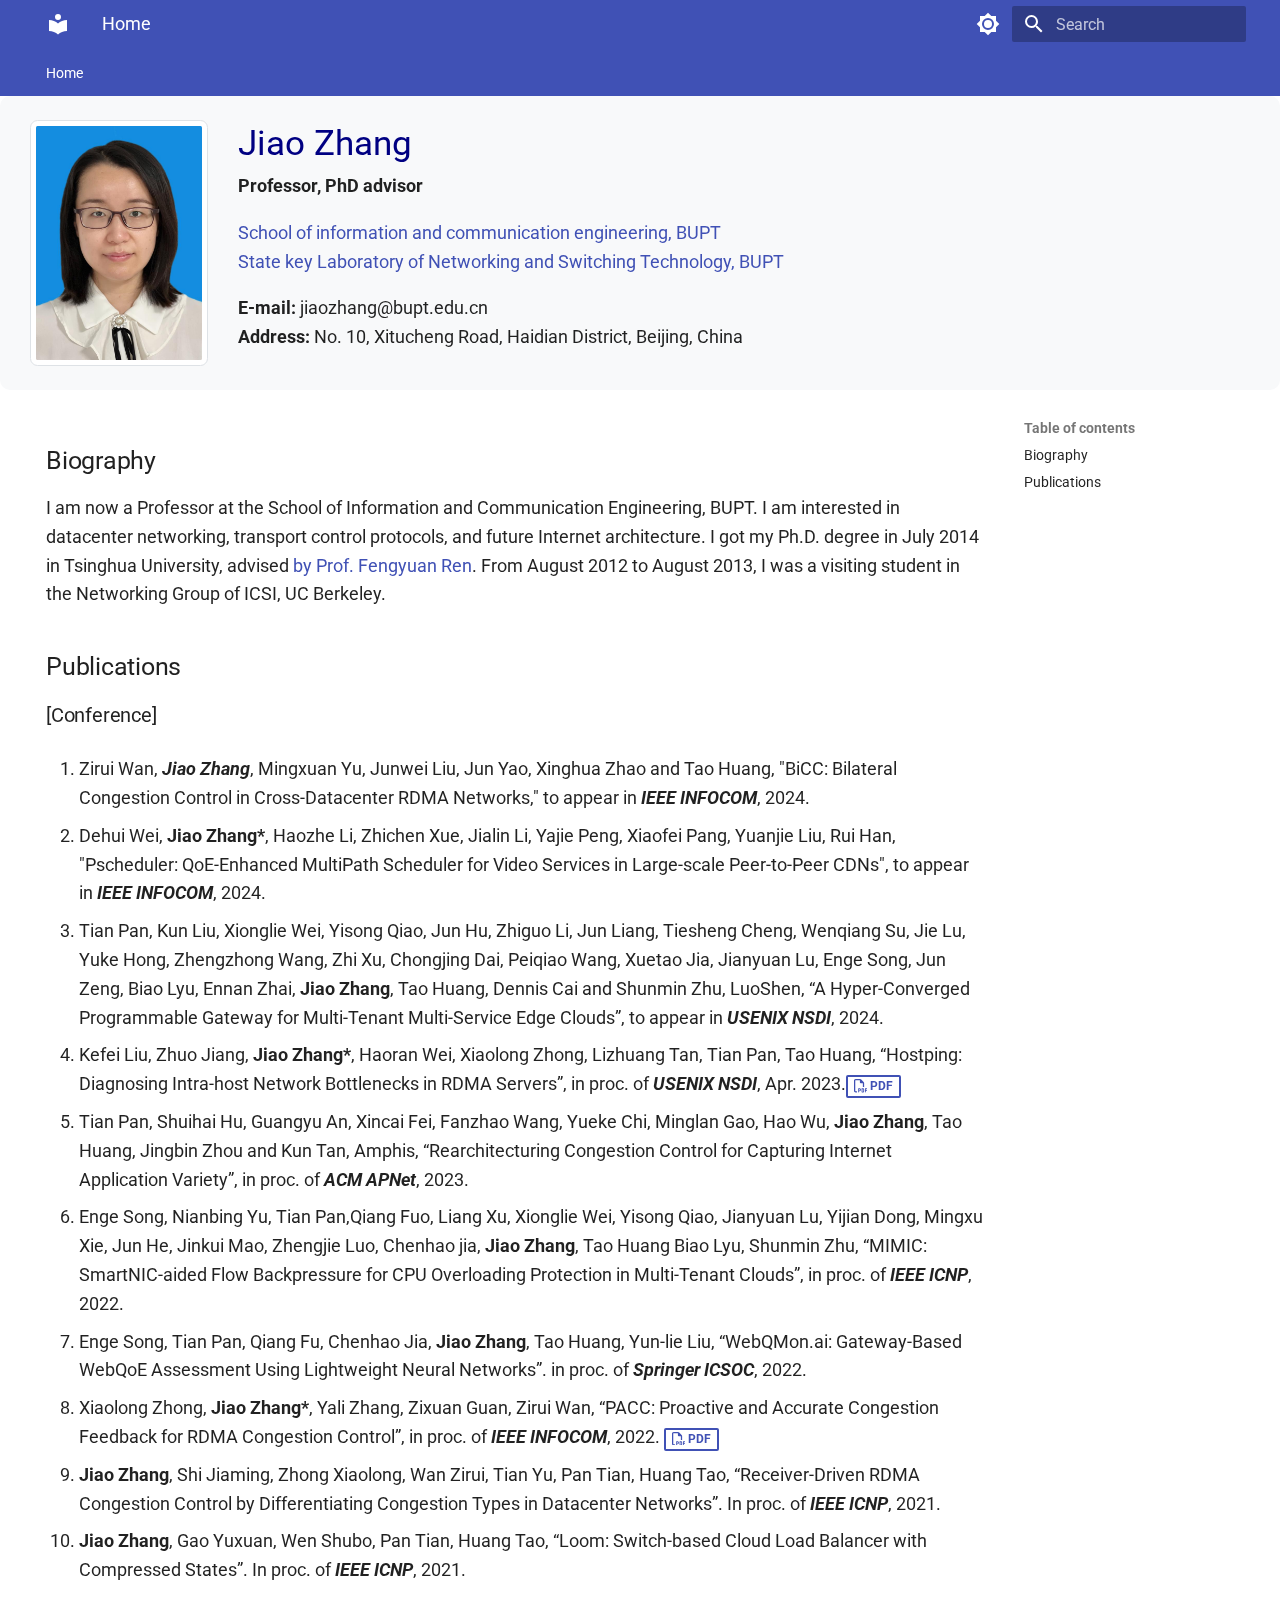
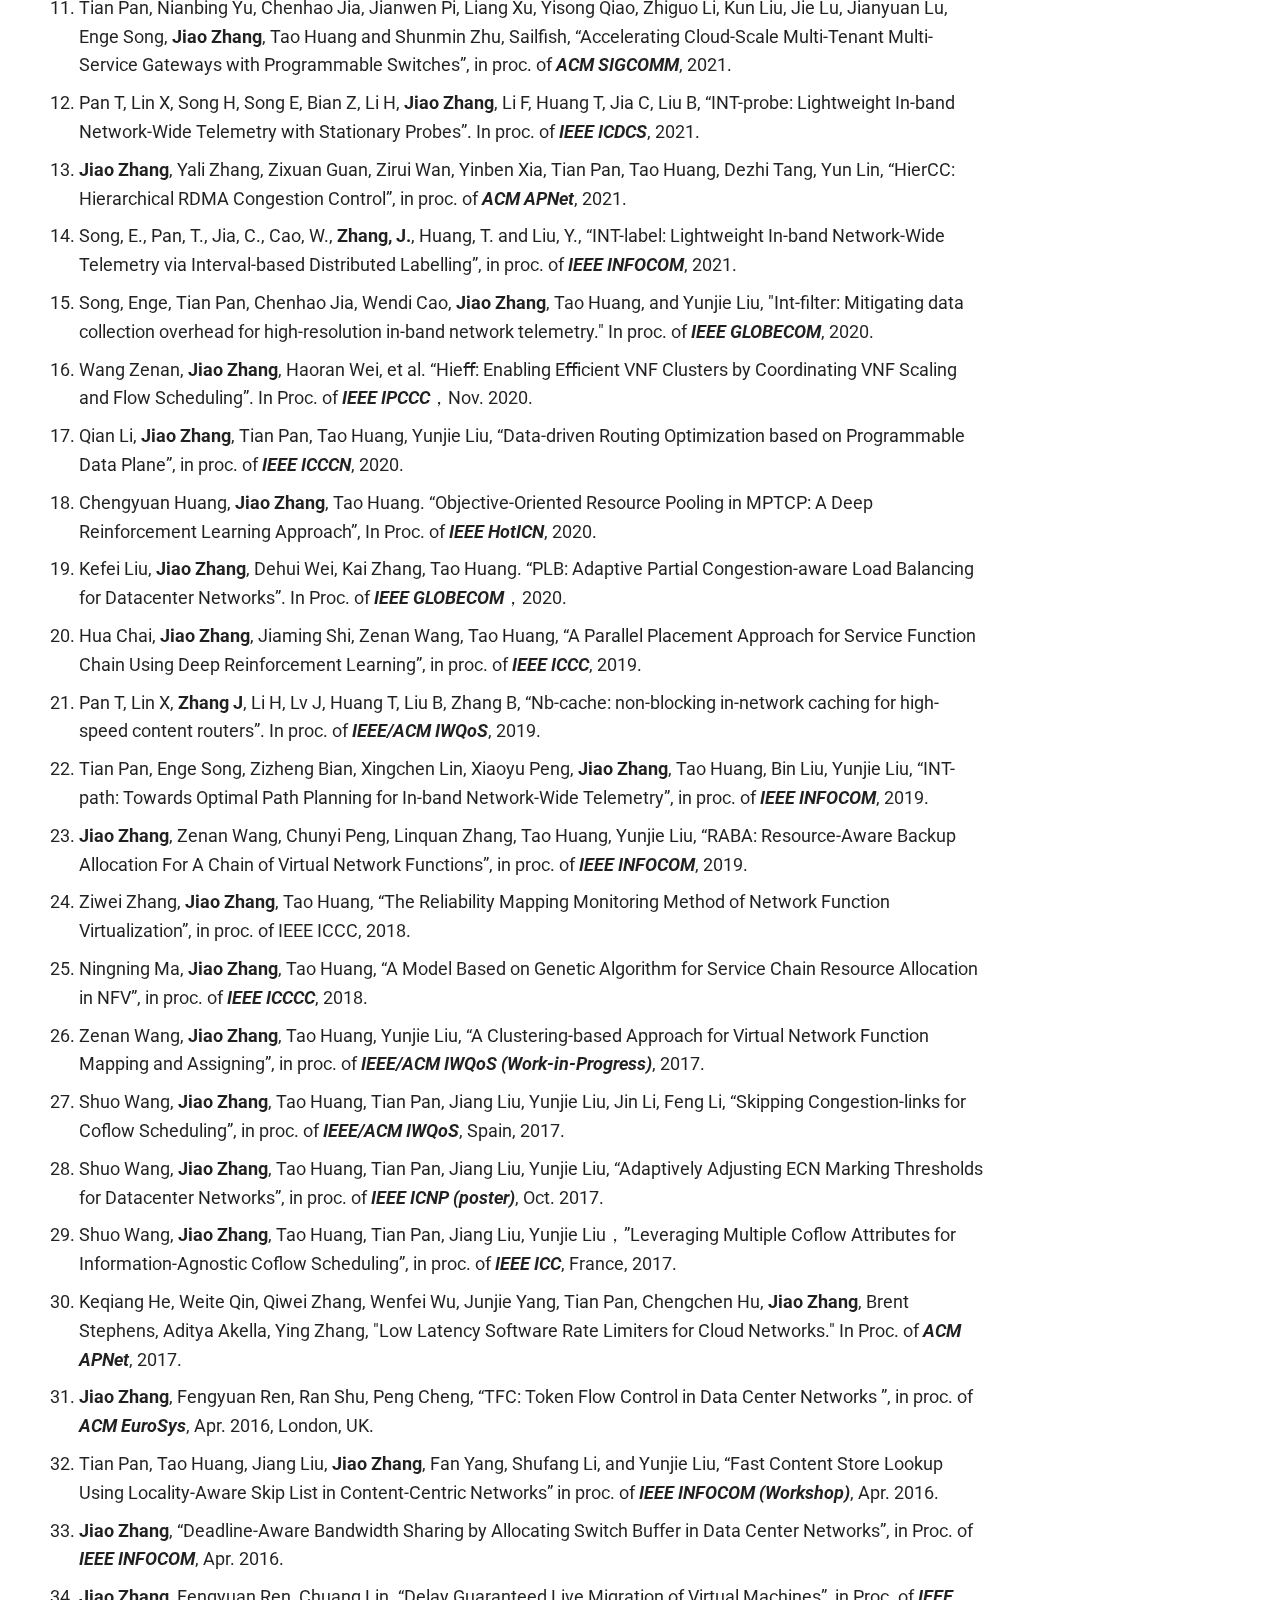
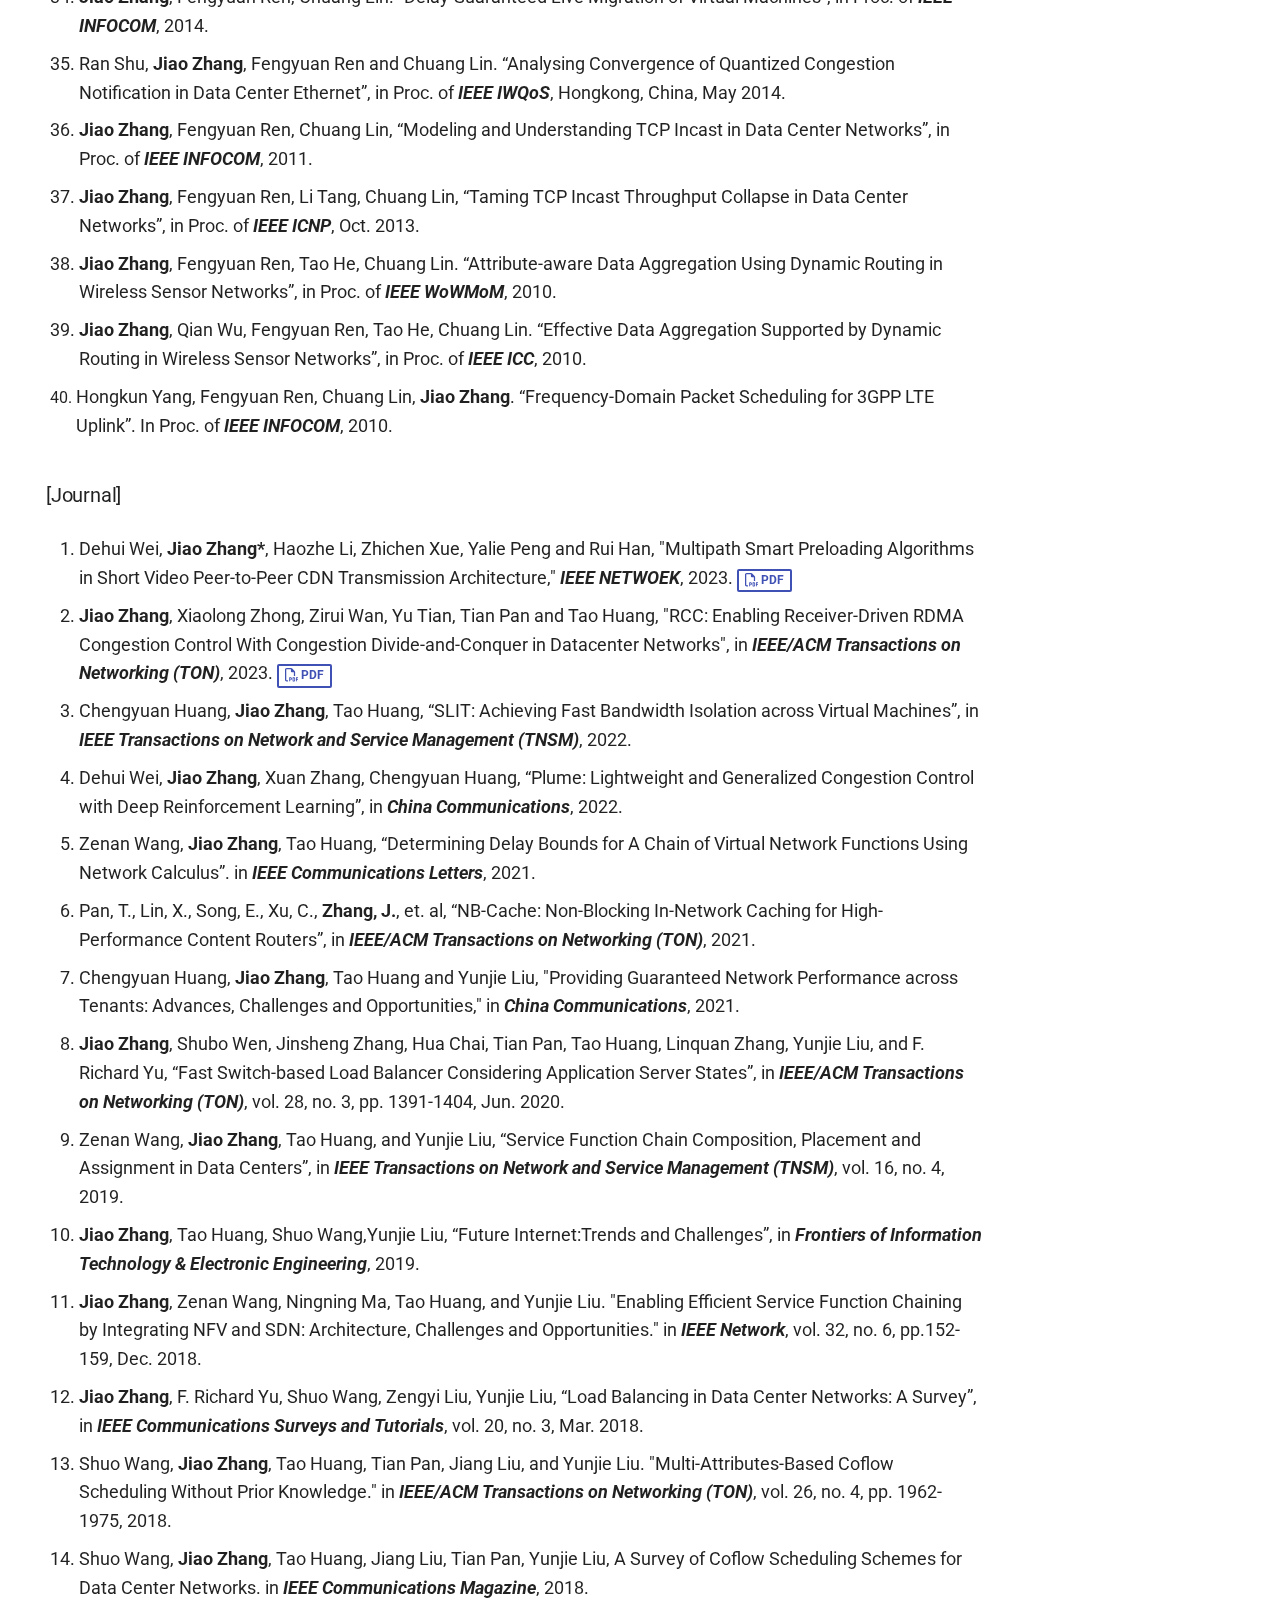
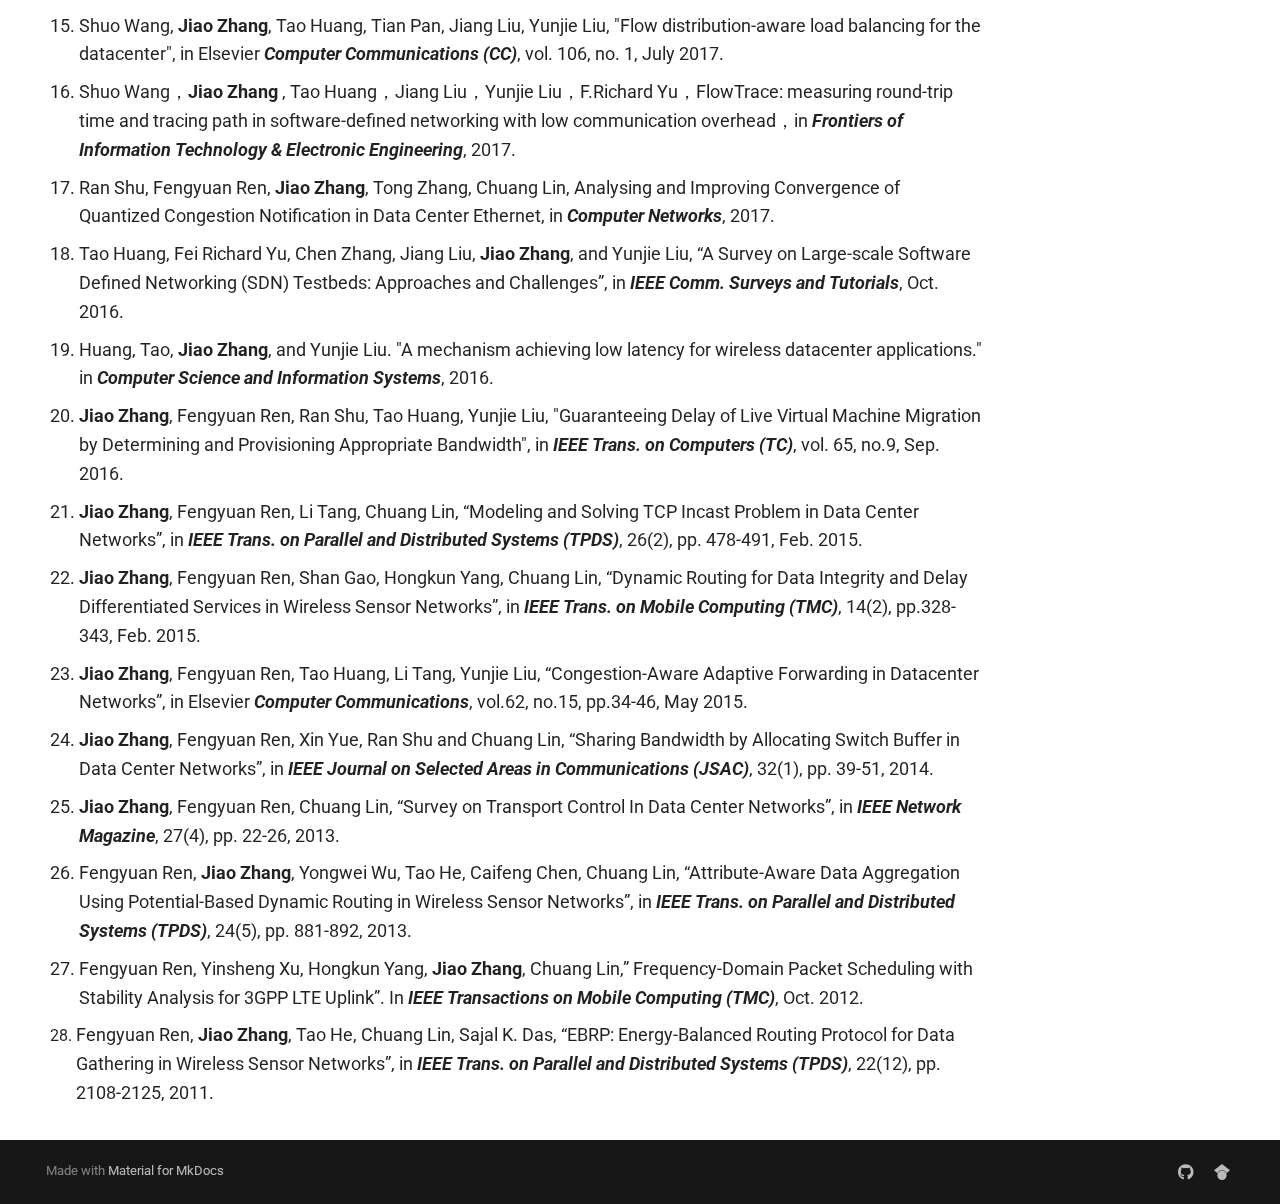
==== site/index.html @ 4ca4bc75 "second commit" ====
<!doctype html>
<html lang="en" class="no-js">
  <head>
    
      <meta charset="utf-8">
      <meta name="viewport" content="width=device-width,initial-scale=1">
      
      
      
      
      
      
      <link rel="icon" href="assets/favicon.png">
      <meta name="generator" content="mkdocs-1.5.3, mkdocs-material-9.5.3">
    
    
  <title>Jiao Zhang @ BUPT</title>

    
  
      <link rel="stylesheet" href="assets/stylesheets/main.50c56a3b.min.css">
      
        
        <link rel="stylesheet" href="assets/stylesheets/palette.06af60db.min.css">
      
      


    

    
      
    
    
      
        
        
        <link rel="preconnect" href="https://fonts.gstatic.com" crossorigin>
        <link rel="stylesheet" href="https://fonts.googleapis.com/css?family=Roboto:300,300i,400,400i,700,700i%7CRoboto+Mono:400,400i,700,700i&display=fallback">
        <style>:root{--md-text-font:"Roboto";--md-code-font:"Roboto Mono"}</style>
      
    
    
      <link rel="stylesheet" href="stylesheets/extra.css">
    
    <script>__md_scope=new URL(".",location),__md_hash=e=>[...e].reduce((e,_)=>(e<<5)-e+_.charCodeAt(0),0),__md_get=(e,_=localStorage,t=__md_scope)=>JSON.parse(_.getItem(t.pathname+"."+e)),__md_set=(e,_,t=localStorage,a=__md_scope)=>{try{t.setItem(a.pathname+"."+e,JSON.stringify(_))}catch(e){}}</script>
    
      

    
    
    
  </head>
  
  
    
    
      
    
    
    
    
    <body dir="ltr" data-md-color-scheme="default" data-md-color-primary="indigo" data-md-color-accent="indigo">
  
    
    <input class="md-toggle" data-md-toggle="drawer" type="checkbox" id="__drawer" autocomplete="off">
    <input class="md-toggle" data-md-toggle="search" type="checkbox" id="__search" autocomplete="off">
    <label class="md-overlay" for="__drawer"></label>
    <div data-md-component="skip">
      
        
        <a href="#biography" class="md-skip">
          Skip to content
        </a>
      
    </div>
    <div data-md-component="announce">
      
    </div>
    
    
      

<header class="md-header" data-md-component="header">
  <nav class="md-header__inner md-grid" aria-label="Header">
    <a href="." title="Jiao Zhang" class="md-header__button md-logo" aria-label="Jiao Zhang" data-md-component="logo">
      
  
  <svg xmlns="http://www.w3.org/2000/svg" viewBox="0 0 24 24"><path d="M12 8a3 3 0 0 0 3-3 3 3 0 0 0-3-3 3 3 0 0 0-3 3 3 3 0 0 0 3 3m0 3.54C9.64 9.35 6.5 8 3 8v11c3.5 0 6.64 1.35 9 3.54 2.36-2.19 5.5-3.54 9-3.54V8c-3.5 0-6.64 1.35-9 3.54Z"/></svg>

    </a>
    <label class="md-header__button md-icon" for="__drawer">
      
      <svg xmlns="http://www.w3.org/2000/svg" viewBox="0 0 24 24"><path d="M3 6h18v2H3V6m0 5h18v2H3v-2m0 5h18v2H3v-2Z"/></svg>
    </label>
    <div class="md-header__title" data-md-component="header-title">
      <div class="md-header__ellipsis">
        <div class="md-header__topic">
          <span class="md-ellipsis">
            Jiao Zhang
          </span>
        </div>
        <div class="md-header__topic" data-md-component="header-topic">
          <span class="md-ellipsis">
            
              Home
            
          </span>
        </div>
      </div>
    </div>
    
      
        <form class="md-header__option" data-md-component="palette">
  
    
    
    
    <input class="md-option" data-md-color-media="" data-md-color-scheme="default" data-md-color-primary="indigo" data-md-color-accent="indigo"  aria-label="Switch to dark mode"  type="radio" name="__palette" id="__palette_0">
    
      <label class="md-header__button md-icon" title="Switch to dark mode" for="__palette_1" hidden>
        <svg xmlns="http://www.w3.org/2000/svg" viewBox="0 0 24 24"><path d="M12 8a4 4 0 0 0-4 4 4 4 0 0 0 4 4 4 4 0 0 0 4-4 4 4 0 0 0-4-4m0 10a6 6 0 0 1-6-6 6 6 0 0 1 6-6 6 6 0 0 1 6 6 6 6 0 0 1-6 6m8-9.31V4h-4.69L12 .69 8.69 4H4v4.69L.69 12 4 15.31V20h4.69L12 23.31 15.31 20H20v-4.69L23.31 12 20 8.69Z"/></svg>
      </label>
    
  
    
    
    
    <input class="md-option" data-md-color-media="" data-md-color-scheme="slate" data-md-color-primary="indigo" data-md-color-accent="indigo"  aria-label="Switch to light mode"  type="radio" name="__palette" id="__palette_1">
    
      <label class="md-header__button md-icon" title="Switch to light mode" for="__palette_0" hidden>
        <svg xmlns="http://www.w3.org/2000/svg" viewBox="0 0 24 24"><path d="M12 18c-.89 0-1.74-.2-2.5-.55C11.56 16.5 13 14.42 13 12c0-2.42-1.44-4.5-3.5-5.45C10.26 6.2 11.11 6 12 6a6 6 0 0 1 6 6 6 6 0 0 1-6 6m8-9.31V4h-4.69L12 .69 8.69 4H4v4.69L.69 12 4 15.31V20h4.69L12 23.31 15.31 20H20v-4.69L23.31 12 20 8.69Z"/></svg>
      </label>
    
  
</form>
      
    
    
      <script>var media,input,key,value,palette=__md_get("__palette");if(palette&&palette.color){"(prefers-color-scheme)"===palette.color.media&&(media=matchMedia("(prefers-color-scheme: light)"),input=document.querySelector(media.matches?"[data-md-color-media='(prefers-color-scheme: light)']":"[data-md-color-media='(prefers-color-scheme: dark)']"),palette.color.media=input.getAttribute("data-md-color-media"),palette.color.scheme=input.getAttribute("data-md-color-scheme"),palette.color.primary=input.getAttribute("data-md-color-primary"),palette.color.accent=input.getAttribute("data-md-color-accent"));for([key,value]of Object.entries(palette.color))document.body.setAttribute("data-md-color-"+key,value)}</script>
    
    
    
      <label class="md-header__button md-icon" for="__search">
        
        <svg xmlns="http://www.w3.org/2000/svg" viewBox="0 0 24 24"><path d="M9.5 3A6.5 6.5 0 0 1 16 9.5c0 1.61-.59 3.09-1.56 4.23l.27.27h.79l5 5-1.5 1.5-5-5v-.79l-.27-.27A6.516 6.516 0 0 1 9.5 16 6.5 6.5 0 0 1 3 9.5 6.5 6.5 0 0 1 9.5 3m0 2C7 5 5 7 5 9.5S7 14 9.5 14 14 12 14 9.5 12 5 9.5 5Z"/></svg>
      </label>
      <div class="md-search" data-md-component="search" role="dialog">
  <label class="md-search__overlay" for="__search"></label>
  <div class="md-search__inner" role="search">
    <form class="md-search__form" name="search">
      <input type="text" class="md-search__input" name="query" aria-label="Search" placeholder="Search" autocapitalize="off" autocorrect="off" autocomplete="off" spellcheck="false" data-md-component="search-query" required>
      <label class="md-search__icon md-icon" for="__search">
        
        <svg xmlns="http://www.w3.org/2000/svg" viewBox="0 0 24 24"><path d="M9.5 3A6.5 6.5 0 0 1 16 9.5c0 1.61-.59 3.09-1.56 4.23l.27.27h.79l5 5-1.5 1.5-5-5v-.79l-.27-.27A6.516 6.516 0 0 1 9.5 16 6.5 6.5 0 0 1 3 9.5 6.5 6.5 0 0 1 9.5 3m0 2C7 5 5 7 5 9.5S7 14 9.5 14 14 12 14 9.5 12 5 9.5 5Z"/></svg>
        
        <svg xmlns="http://www.w3.org/2000/svg" viewBox="0 0 24 24"><path d="M20 11v2H8l5.5 5.5-1.42 1.42L4.16 12l7.92-7.92L13.5 5.5 8 11h12Z"/></svg>
      </label>
      <nav class="md-search__options" aria-label="Search">
        
        <button type="reset" class="md-search__icon md-icon" title="Clear" aria-label="Clear" tabindex="-1">
          
          <svg xmlns="http://www.w3.org/2000/svg" viewBox="0 0 24 24"><path d="M19 6.41 17.59 5 12 10.59 6.41 5 5 6.41 10.59 12 5 17.59 6.41 19 12 13.41 17.59 19 19 17.59 13.41 12 19 6.41Z"/></svg>
        </button>
      </nav>
      
    </form>
    <div class="md-search__output">
      <div class="md-search__scrollwrap" data-md-scrollfix>
        <div class="md-search-result" data-md-component="search-result">
          <div class="md-search-result__meta">
            Initializing search
          </div>
          <ol class="md-search-result__list" role="presentation"></ol>
        </div>
      </div>
    </div>
  </div>
</div>
    
    
  </nav>
  
</header>
    
    <div class="md-container" data-md-component="container">
      
      
  
        
          
            
<nav class="md-tabs" aria-label="Tabs" data-md-component="tabs">
  <div class="md-grid">
    <ul class="md-tabs__list">
      
        
  
  
    
  
  
    <li class="md-tabs__item md-tabs__item--active">
      <a href="." class="md-tabs__link">
        
  
    
  
  Home

      </a>
    </li>
  

      
    </ul>
  </div>
</nav>
          
        
      
  <main class="md-main">
    <div class="md-container">
      <header class="p-3 mb-0 bg-body-tertiary rounded-3">
        <div class="md-grid">
          <!-- Heading Row -->
          <div class="row align-items-center">
            <div class="col-lg-2 col-sm-2">
              <img src="./assets/photo.jpeg" class="rounded img-thumbnail" alt="Jiao Zhang">
            </div>
            <div class="col-lg-9 col-sm-9 md-typeset">
            
              <div style="font-size: 35px; color: rgb(0, 0, 130);">Jiao Zhang</div>
              <strong style="font-size: large;">Professor, PhD advisor</strong>
              <p style="font-size: large;">
                <a href="https://sice.bupt.edu.cn/">School of information and communication engineering, BUPT</a>
                <br />
                <a href="https://sklnst.bupt.edu.cn/">State key Laboratory of Networking and Switching Technology, BUPT</a>
              </p>
              <p style="font-size: large;">
                <strong>E-mail: </strong>
                jiaozhang@bupt.edu.cn
                <br>
                <strong>Address: </strong>
                No. 10, Xitucheng Road, Haidian District, Beijing, China                
              </p>
            
            </div>
          <!-- /.col-md-4 -->
          </div>
          <!-- /.row -->
        </div>
      </header>
    <!-- container -->
    </div>
  </main>

      <main class="md-main" data-md-component="main">
        <div class="md-main__inner md-grid">
          
            
              
                
              
              <div class="md-sidebar md-sidebar--primary" data-md-component="sidebar" data-md-type="navigation" hidden>
                <div class="md-sidebar__scrollwrap">
                  <div class="md-sidebar__inner">
                    


  


<nav class="md-nav md-nav--primary md-nav--lifted" aria-label="Navigation" data-md-level="0">
  <label class="md-nav__title" for="__drawer">
    <a href="." title="Jiao Zhang" class="md-nav__button md-logo" aria-label="Jiao Zhang" data-md-component="logo">
      
  
  <svg xmlns="http://www.w3.org/2000/svg" viewBox="0 0 24 24"><path d="M12 8a3 3 0 0 0 3-3 3 3 0 0 0-3-3 3 3 0 0 0-3 3 3 3 0 0 0 3 3m0 3.54C9.64 9.35 6.5 8 3 8v11c3.5 0 6.64 1.35 9 3.54 2.36-2.19 5.5-3.54 9-3.54V8c-3.5 0-6.64 1.35-9 3.54Z"/></svg>

    </a>
    Jiao Zhang
  </label>
  
  <ul class="md-nav__list" data-md-scrollfix>
    
      
      
  
  
    
  
  
  
    <li class="md-nav__item md-nav__item--active">
      
      <input class="md-nav__toggle md-toggle" type="checkbox" id="__toc">
      
      
      
        <label class="md-nav__link md-nav__link--active" for="__toc">
          
  
  <span class="md-ellipsis">
    Home
  </span>
  

          <span class="md-nav__icon md-icon"></span>
        </label>
      
      <a href="." class="md-nav__link md-nav__link--active">
        
  
  <span class="md-ellipsis">
    Home
  </span>
  

      </a>
      
        

<nav class="md-nav md-nav--secondary" aria-label="Table of contents">
  
  
  
  
    <label class="md-nav__title" for="__toc">
      <span class="md-nav__icon md-icon"></span>
      Table of contents
    </label>
    <ul class="md-nav__list" data-md-component="toc" data-md-scrollfix>
      
        <li class="md-nav__item">
  <a href="#biography" class="md-nav__link">
    <span class="md-ellipsis">
      Biography
    </span>
  </a>
  
</li>
      
        <li class="md-nav__item">
  <a href="#publications" class="md-nav__link">
    <span class="md-ellipsis">
      Publications
    </span>
  </a>
  
</li>
      
    </ul>
  
</nav>
      
    </li>
  

    
  </ul>
</nav>
                  </div>
                </div>
              </div>
            
            
              
                
              
              <div class="md-sidebar md-sidebar--secondary" data-md-component="sidebar" data-md-type="toc" >
                <div class="md-sidebar__scrollwrap">
                  <div class="md-sidebar__inner">
                    

<nav class="md-nav md-nav--secondary" aria-label="Table of contents">
  
  
  
  
    <label class="md-nav__title" for="__toc">
      <span class="md-nav__icon md-icon"></span>
      Table of contents
    </label>
    <ul class="md-nav__list" data-md-component="toc" data-md-scrollfix>
      
        <li class="md-nav__item">
  <a href="#biography" class="md-nav__link">
    <span class="md-ellipsis">
      Biography
    </span>
  </a>
  
</li>
      
        <li class="md-nav__item">
  <a href="#publications" class="md-nav__link">
    <span class="md-ellipsis">
      Publications
    </span>
  </a>
  
</li>
      
    </ul>
  
</nav>
                  </div>
                </div>
              </div>
            
          
          
            <div class="md-content" data-md-component="content">
              <article class="md-content__inner md-typeset">
                
                  


  <h1>Home</h1>

<!-- !!! note "Biography"

    I am now a Professor at the School of Information and Communication Engineering, BUPT. I am interested in datacenter networking, transport control protocols, and future Internet architecture.   
    I got my Ph.D. degree in July 2014 in Tsinghua University, advised by [Prof. Fengyuan Ren](https://nns.cs.tsinghua.edu.cn/personal/renfy/renfy.html).   
    From August 2012 to August 2013, I was a visiting student in the Networking Group of ICSI, UC Berkeley. -->

<h2 id="biography"><strong>Biography</strong><a class="headerlink" href="#biography" title="Permanent link">&para;</a></h2>
<p><font size=4>
I am now a Professor at the School of Information and Communication Engineering, BUPT. I am interested in datacenter networking, transport control protocols, and future Internet architecture. I got my Ph.D. degree in July 2014 in Tsinghua University, advised <a href="https://nns.cs.tsinghua.edu.cn/personal/renfy/renfy.html">by Prof. Fengyuan Ren</a>. From August 2012 to August 2013, I was a visiting student in the Networking Group of ICSI, UC Berkeley.
</font></p>
<h2 id="publications"><strong>Publications</strong><a class="headerlink" href="#publications" title="Permanent link">&para;</a></h2>
<h3 id="conference">[Conference]<a class="headerlink" href="#conference" title="Permanent link">&para;</a></h3>
<p><font size=4></p>
<ol>
<li>
<p>Zirui Wan, <strong><em>Jiao Zhang</em></strong>, Mingxuan Yu, Junwei Liu, Jun Yao, Xinghua Zhao and Tao Huang, "BiCC: Bilateral Congestion Control in Cross-Datacenter RDMA Networks," to appear in <strong><em>IEEE INFOCOM</em></strong>, 2024.</p>
</li>
<li>
<p>Dehui Wei, <strong>Jiao Zhang*</strong>, Haozhe Li, Zhichen Xue, Jialin Li, Yajie Peng, Xiaofei Pang, Yuanjie Liu, Rui Han, "Pscheduler: QoE-Enhanced MultiPath Scheduler for Video Services in Large-scale Peer-to-Peer CDNs", to appear in <strong><em>IEEE INFOCOM</em></strong>, 2024.</p>
</li>
<li>
<p>Tian Pan, Kun Liu, Xionglie Wei, Yisong Qiao, Jun Hu, Zhiguo Li, Jun Liang, Tiesheng Cheng, Wenqiang Su, Jie Lu, Yuke Hong, Zhengzhong Wang, Zhi Xu, Chongjing Dai, Peiqiao Wang, Xuetao Jia, Jianyuan Lu, Enge Song, Jun Zeng, Biao Lyu, Ennan Zhai, <strong>Jiao Zhang</strong>, Tao Huang, Dennis Cai and Shunmin Zhu, LuoShen, “A Hyper-Converged Programmable Gateway for Multi-Tenant Multi-Service Edge Clouds”, to appear in <strong><em>USENIX NSDI</em></strong>, 2024.</p>
</li>
<li>
<p>Kefei Liu, Zhuo Jiang, <strong>Jiao Zhang*</strong>, Haoran Wei, Xiaolong Zhong, Lizhuang Tan, Tian Pan, Tao Huang, “Hostping: Diagnosing Intra-host Network Bottlenecks in RDMA Servers”, in proc. of <strong><em>USENIX NSDI</em></strong>, Apr. 2023.<a class="md-button" href="https://jiao-bupt.github.io/papers/Hostping_NSDI.pdf"><span class="twemoji"><svg xmlns="http://www.w3.org/2000/svg" viewBox="0 0 512 512"><!--! Font Awesome Free 6.5.1 by @fontawesome - https://fontawesome.com License - https://fontawesome.com/license/free (Icons: CC BY 4.0, Fonts: SIL OFL 1.1, Code: MIT License) Copyright 2023 Fonticons, Inc.--><path d="M64 464h48v48H64c-35.3 0-64-28.7-64-64V64C0 28.7 28.7 0 64 0h165.5c17 0 33.3 6.7 45.3 18.7l90.5 90.5c12 12 18.7 28.3 18.7 45.3V304h-48V160h-80c-17.7 0-32-14.3-32-32V48H64c-8.8 0-16 7.2-16 16v384c0 8.8 7.2 16 16 16zm112-112h32c30.9 0 56 25.1 56 56s-25.1 56-56 56h-16v32c0 8.8-7.2 16-16 16s-16-7.2-16-16V368c0-8.8 7.2-16 16-16zm32 80c13.3 0 24-10.7 24-24s-10.7-24-24-24h-16v48h16zm96-80h32c26.5 0 48 21.5 48 48v64c0 26.5-21.5 48-48 48h-32c-8.8 0-16-7.2-16-16V368c0-8.8 7.2-16 16-16zm32 128c8.8 0 16-7.2 16-16v-64c0-8.8-7.2-16-16-16h-16v96h16zm80-112c0-8.8 7.2-16 16-16h48c8.8 0 16 7.2 16 16s-7.2 16-16 16h-32v32h32c8.8 0 16 7.2 16 16s-7.2 16-16 16h-32v48c0 8.8-7.2 16-16 16s-16-7.2-16-16V368z"/></svg></span> PDF</a></p>
</li>
<li>
<p>Tian Pan, Shuihai Hu, Guangyu An, Xincai Fei, Fanzhao Wang, Yueke Chi, Minglan Gao, Hao Wu, <strong>Jiao Zhang</strong>, Tao Huang, Jingbin Zhou and Kun Tan, Amphis, “Rearchitecturing Congestion Control for Capturing Internet Application Variety”, in proc. of <strong><em>ACM APNet</em></strong>, 2023.</p>
</li>
<li>
<p>Enge Song, Nianbing Yu, Tian Pan,Qiang Fuo, Liang Xu, Xionglie Wei, Yisong Qiao, Jianyuan Lu, Yijian Dong, Mingxu Xie, Jun He, Jinkui Mao, Zhengjie Luo, Chenhao jia, <strong>Jiao Zhang</strong>, Tao Huang Biao Lyu, Shunmin Zhu, “MIMIC: SmartNIC-aided Flow Backpressure for CPU Overloading Protection in Multi-Tenant Clouds”, in proc. of <strong><em>IEEE ICNP</em></strong>, 2022.</p>
</li>
<li>
<p>Enge Song, Tian Pan, Qiang Fu, Chenhao Jia, <strong>Jiao Zhang</strong>, Tao Huang, Yun-lie Liu, “WebQMon.ai: Gateway-Based WebQoE Assessment Using Lightweight Neural Networks”. in proc. of <strong><em>Springer ICSOC</em></strong>, 2022.</p>
</li>
<li>
<p>Xiaolong Zhong, <strong>Jiao Zhang*</strong>, Yali Zhang, Zixuan Guan, Zirui Wan, “PACC: Proactive and Accurate Congestion Feedback for RDMA Congestion Control”, in proc. of <strong><em>IEEE INFOCOM</em></strong>, 2022. <a class="md-button" href="https://jiao-bupt.github.io/papers/2022_PACC_INFOCOM.pdf"><span class="twemoji"><svg xmlns="http://www.w3.org/2000/svg" viewBox="0 0 512 512"><!--! Font Awesome Free 6.5.1 by @fontawesome - https://fontawesome.com License - https://fontawesome.com/license/free (Icons: CC BY 4.0, Fonts: SIL OFL 1.1, Code: MIT License) Copyright 2023 Fonticons, Inc.--><path d="M64 464h48v48H64c-35.3 0-64-28.7-64-64V64C0 28.7 28.7 0 64 0h165.5c17 0 33.3 6.7 45.3 18.7l90.5 90.5c12 12 18.7 28.3 18.7 45.3V304h-48V160h-80c-17.7 0-32-14.3-32-32V48H64c-8.8 0-16 7.2-16 16v384c0 8.8 7.2 16 16 16zm112-112h32c30.9 0 56 25.1 56 56s-25.1 56-56 56h-16v32c0 8.8-7.2 16-16 16s-16-7.2-16-16V368c0-8.8 7.2-16 16-16zm32 80c13.3 0 24-10.7 24-24s-10.7-24-24-24h-16v48h16zm96-80h32c26.5 0 48 21.5 48 48v64c0 26.5-21.5 48-48 48h-32c-8.8 0-16-7.2-16-16V368c0-8.8 7.2-16 16-16zm32 128c8.8 0 16-7.2 16-16v-64c0-8.8-7.2-16-16-16h-16v96h16zm80-112c0-8.8 7.2-16 16-16h48c8.8 0 16 7.2 16 16s-7.2 16-16 16h-32v32h32c8.8 0 16 7.2 16 16s-7.2 16-16 16h-32v48c0 8.8-7.2 16-16 16s-16-7.2-16-16V368z"/></svg></span> PDF</a></p>
</li>
<li>
<p><strong>Jiao Zhang</strong>, Shi Jiaming, Zhong Xiaolong, Wan Zirui, Tian Yu, Pan Tian, Huang Tao, “Receiver-Driven RDMA Congestion Control by Differentiating Congestion Types in Datacenter Networks”. In proc. of <strong><em>IEEE ICNP</em></strong>, 2021.</p>
</li>
<li>
<p><strong>Jiao Zhang</strong>, Gao Yuxuan, Wen Shubo, Pan Tian, Huang Tao, “Loom: Switch-based Cloud Load Balancer with Compressed States”. In proc. of <strong><em>IEEE ICNP</em></strong>, 2021.</p>
</li>
<li>
<p>Tian Pan, Nianbing Yu, Chenhao Jia, Jianwen Pi, Liang Xu, Yisong Qiao, Zhiguo Li, Kun Liu, Jie Lu, Jianyuan Lu, Enge Song, <strong>Jiao Zhang</strong>, Tao Huang and Shunmin Zhu, Sailfish, “Accelerating Cloud-Scale Multi-Tenant Multi-Service Gateways with Programmable Switches”, in proc. of <strong><em>ACM SIGCOMM</em></strong>, 2021.</p>
</li>
<li>
<p>Pan T, Lin X, Song H, Song E, Bian Z, Li H, <strong>Jiao Zhang</strong>, Li F, Huang T, Jia C, Liu B, “INT-probe: Lightweight In-band Network-Wide Telemetry with Stationary Probes”. In proc. of <strong><em>IEEE ICDCS</em></strong>, 2021.</p>
</li>
<li>
<p><strong>Jiao Zhang</strong>, Yali Zhang, Zixuan Guan, Zirui Wan, Yinben Xia, Tian Pan, Tao Huang, Dezhi Tang, Yun Lin, “HierCC: Hierarchical RDMA Congestion Control”, in proc. of <strong><em>ACM APNet</em></strong>, 2021.</p>
</li>
<li>
<p>Song, E., Pan, T., Jia, C., Cao, W., <strong>Zhang, J.</strong>, Huang, T. and Liu, Y., “INT-label: Lightweight In-band Network-Wide Telemetry via Interval-based Distributed Labelling”, in proc. of <strong><em>IEEE INFOCOM</em></strong>, 2021.</p>
</li>
<li>
<p>Song, Enge, Tian Pan, Chenhao Jia, Wendi Cao, <strong>Jiao Zhang</strong>, Tao Huang, and Yunjie Liu, "Int-filter: Mitigating data collection overhead for high-resolution in-band network telemetry." In proc. of <strong><em>IEEE GLOBECOM</em></strong>, 2020.</p>
</li>
<li>
<p>Wang Zenan, <strong>Jiao Zhang</strong>, Haoran Wei, et al. “Hieﬀ: Enabling Eﬀicient VNF Clusters by Coordinating VNF Scaling and Flow Scheduling”. In Proc. of <strong><em>IEEE IPCCC</em></strong>，Nov. 2020.</p>
</li>
<li>
<p>Qian Li, <strong>Jiao Zhang</strong>, Tian Pan, Tao Huang, Yunjie Liu, “Data-driven Routing Optimization based on Programmable Data Plane”, in proc. of <strong><em>IEEE ICCCN</em></strong>, 2020.</p>
</li>
<li>
<p>Chengyuan Huang, <strong>Jiao Zhang</strong>, Tao Huang. “Objective-Oriented Resource Pooling in MPTCP: A Deep Reinforcement Learning Approach”, In Proc. of <strong><em>IEEE HotICN</em></strong>, 2020.</p>
</li>
<li>
<p>Kefei Liu, <strong>Jiao Zhang</strong>, Dehui Wei, Kai Zhang, Tao Huang. “PLB: Adaptive Partial Congestion-aware Load Balancing for Datacenter Networks”. In Proc. of <strong><em>IEEE GLOBECOM</em></strong>，2020.</p>
</li>
<li>
<p>Hua Chai, <strong>Jiao Zhang</strong>, Jiaming Shi, Zenan Wang, Tao Huang, “A Parallel Placement Approach for Service Function Chain Using Deep Reinforcement Learning”, in proc. of <strong><em>IEEE ICCC</em></strong>, 2019.</p>
</li>
<li>
<p>Pan T, Lin X, <strong>Zhang J</strong>, Li H, Lv J, Huang T, Liu B, Zhang B, “Nb-cache: non-blocking in-network caching for high-speed content routers”. In proc. of <strong><em>IEEE/ACM IWQoS</em></strong>, 2019.</p>
</li>
<li>
<p>Tian Pan, Enge Song, Zizheng Bian, Xingchen Lin, Xiaoyu Peng, <strong>Jiao Zhang</strong>, Tao Huang, Bin Liu, Yunjie Liu, “INT-path: Towards Optimal Path Planning for In-band Network-Wide Telemetry”, in proc. of <strong><em>IEEE INFOCOM</em></strong>, 2019.</p>
</li>
<li>
<p><strong>Jiao Zhang</strong>, Zenan Wang, Chunyi Peng, Linquan Zhang, Tao Huang, Yunjie Liu, “RABA: Resource-Aware Backup Allocation For A Chain of Virtual Network Functions”, in proc. of <strong><em>IEEE INFOCOM</em></strong>, 2019.</p>
</li>
<li>
<p>Ziwei Zhang, <strong>Jiao Zhang</strong>, Tao Huang, “The Reliability Mapping Monitoring Method of Network Function Virtualization”, in proc. of IEEE ICCC, 2018.</p>
</li>
<li>
<p>Ningning Ma, <strong>Jiao Zhang</strong>, Tao Huang, “A Model Based on Genetic Algorithm for Service Chain Resource Allocation in NFV”, in proc. of <strong><em>IEEE ICCCC</em></strong>, 2018.</p>
</li>
<li>
<p>Zenan Wang, <strong>Jiao Zhang</strong>, Tao Huang, Yunjie Liu, “A Clustering-based Approach for Virtual Network Function Mapping and Assigning”, in proc. of <strong><em>IEEE/ACM IWQoS (Work-in-Progress)</em></strong>, 2017.</p>
</li>
<li>
<p>Shuo Wang, <strong>Jiao Zhang</strong>, Tao Huang, Tian Pan, Jiang Liu, Yunjie Liu, Jin Li, Feng Li, “Skipping Congestion-links for Coflow Scheduling”, in proc. of <strong><em>IEEE/ACM IWQoS</em></strong>, Spain, 2017.</p>
</li>
<li>
<p>Shuo Wang, <strong>Jiao Zhang</strong>, Tao Huang, Tian Pan, Jiang Liu, Yunjie Liu, “Adaptively Adjusting ECN Marking Thresholds for Datacenter Networks”, in proc. of <strong><em>IEEE ICNP (poster)</em></strong>, Oct. 2017.</p>
</li>
<li>
<p>Shuo Wang, <strong>Jiao Zhang</strong>, Tao Huang, Tian Pan, Jiang Liu, Yunjie Liu，”Leveraging Multiple Coflow Attributes for Information-Agnostic Coflow Scheduling”, in proc. of <strong><em>IEEE ICC</em></strong>, France, 2017.</p>
</li>
<li>
<p>Keqiang He, Weite Qin, Qiwei Zhang, Wenfei Wu, Junjie Yang, Tian Pan, Chengchen Hu, <strong>Jiao Zhang</strong>, Brent Stephens, Aditya Akella, Ying Zhang, "Low Latency Software Rate Limiters for Cloud Networks." In Proc. of <strong><em>ACM APNet</em></strong>, 2017.</p>
</li>
<li>
<p><strong>Jiao Zhang</strong>, Fengyuan Ren, Ran Shu, Peng Cheng, “TFC: Token Flow Control in Data Center Networks ”, in proc. of <strong><em>ACM EuroSys</em></strong>, Apr. 2016, London, UK.</p>
</li>
<li>
<p>Tian Pan, Tao Huang, Jiang Liu, <strong>Jiao Zhang</strong>, Fan Yang, Shufang Li, and Yunjie Liu, “Fast Content Store Lookup Using Locality-Aware Skip List in Content-Centric Networks” in proc. of <strong><em>IEEE INFOCOM (Workshop)</em></strong>, Apr. 2016.</p>
</li>
<li>
<p><strong>Jiao Zhang</strong>, “Deadline-Aware Bandwidth Sharing by Allocating Switch Buffer in Data Center Networks”, in Proc. of <strong><em>IEEE INFOCOM</em></strong>, Apr. 2016.</p>
</li>
<li>
<p><strong>Jiao Zhang</strong>, Fengyuan Ren, Chuang Lin. “Delay Guaranteed Live Migration of Virtual Machines”, in Proc. of <strong><em>IEEE INFOCOM</em></strong>, 2014.</p>
</li>
<li>
<p>Ran Shu, <strong>Jiao Zhang</strong>, Fengyuan Ren and Chuang Lin. “Analysing Convergence of Quantized Congestion Notification in Data Center Ethernet”, in Proc. of <strong><em>IEEE IWQoS</em></strong>, Hongkong, China, May 2014.</p>
</li>
<li>
<p><strong>Jiao Zhang</strong>, Fengyuan Ren, Chuang Lin, “Modeling and Understanding TCP Incast in Data Center Networks”, in Proc. of <strong><em>IEEE INFOCOM</em></strong>, 2011.</p>
</li>
<li>
<p><strong>Jiao Zhang</strong>, Fengyuan Ren, Li Tang, Chuang Lin, “Taming TCP Incast Throughput Collapse in Data Center Networks”, in Proc. of <strong><em>IEEE ICNP</em></strong>, Oct. 2013.</p>
</li>
<li>
<p><strong>Jiao Zhang</strong>, Fengyuan Ren, Tao He, Chuang Lin. “Attribute-aware Data Aggregation Using Dynamic Routing in Wireless Sensor Networks”, in Proc. of <strong><em>IEEE WoWMoM</em></strong>, 2010.</p>
</li>
<li>
<p><strong>Jiao Zhang</strong>, Qian Wu, Fengyuan Ren, Tao He, Chuang Lin. “Effective Data Aggregation Supported by Dynamic Routing in Wireless Sensor Networks”, in Proc. of <strong><em>IEEE ICC</em></strong>, 2010.</p>
</li>
<li>
<p>Hongkun Yang, Fengyuan Ren, Chuang Lin, <strong>Jiao Zhang</strong>. “Frequency-Domain Packet Scheduling for 3GPP LTE Uplink”. In Proc. of <strong><em>IEEE INFOCOM</em></strong>, 2010.
</font></p>
</li>
</ol>
<h3 id="journal">[Journal]<a class="headerlink" href="#journal" title="Permanent link">&para;</a></h3>
<p><font size=4></p>
<ol>
<li>
<p>Dehui Wei, <strong>Jiao Zhang*</strong>, Haozhe Li, Zhichen Xue, Yalie Peng and Rui Han, "Multipath Smart Preloading Algorithms in Short Video Peer-to-Peer CDN Transmission Architecture," <strong><em>IEEE NETWOEK</em></strong>, 2023. <a class="md-button" href="https://jiao-bupt.github.io/papers/IEEE%20Network-DehuiWei.pdf"><span class="twemoji"><svg xmlns="http://www.w3.org/2000/svg" viewBox="0 0 512 512"><!--! Font Awesome Free 6.5.1 by @fontawesome - https://fontawesome.com License - https://fontawesome.com/license/free (Icons: CC BY 4.0, Fonts: SIL OFL 1.1, Code: MIT License) Copyright 2023 Fonticons, Inc.--><path d="M64 464h48v48H64c-35.3 0-64-28.7-64-64V64C0 28.7 28.7 0 64 0h165.5c17 0 33.3 6.7 45.3 18.7l90.5 90.5c12 12 18.7 28.3 18.7 45.3V304h-48V160h-80c-17.7 0-32-14.3-32-32V48H64c-8.8 0-16 7.2-16 16v384c0 8.8 7.2 16 16 16zm112-112h32c30.9 0 56 25.1 56 56s-25.1 56-56 56h-16v32c0 8.8-7.2 16-16 16s-16-7.2-16-16V368c0-8.8 7.2-16 16-16zm32 80c13.3 0 24-10.7 24-24s-10.7-24-24-24h-16v48h16zm96-80h32c26.5 0 48 21.5 48 48v64c0 26.5-21.5 48-48 48h-32c-8.8 0-16-7.2-16-16V368c0-8.8 7.2-16 16-16zm32 128c8.8 0 16-7.2 16-16v-64c0-8.8-7.2-16-16-16h-16v96h16zm80-112c0-8.8 7.2-16 16-16h48c8.8 0 16 7.2 16 16s-7.2 16-16 16h-32v32h32c8.8 0 16 7.2 16 16s-7.2 16-16 16h-32v48c0 8.8-7.2 16-16 16s-16-7.2-16-16V368z"/></svg></span> PDF</a></p>
</li>
<li>
<p><strong>Jiao Zhang</strong>, Xiaolong Zhong, Zirui Wan, Yu Tian, Tian Pan and Tao Huang, "RCC: Enabling Receiver-Driven RDMA Congestion Control With Congestion Divide-and-Conquer in Datacenter Networks", in <strong><em>IEEE/ACM Transactions on Networking (TON)</em></strong>, 2023. <a class="md-button" href="https://jiao-bupt.github.io/papers/RCC_Enabling%20Receiver-Driven%20RDMA%20Congestion%20Control%20With%20Congestion%20Divide-and-Conquer%20in%20Datacenter%20Networks.pdf"><span class="twemoji"><svg xmlns="http://www.w3.org/2000/svg" viewBox="0 0 512 512"><!--! Font Awesome Free 6.5.1 by @fontawesome - https://fontawesome.com License - https://fontawesome.com/license/free (Icons: CC BY 4.0, Fonts: SIL OFL 1.1, Code: MIT License) Copyright 2023 Fonticons, Inc.--><path d="M64 464h48v48H64c-35.3 0-64-28.7-64-64V64C0 28.7 28.7 0 64 0h165.5c17 0 33.3 6.7 45.3 18.7l90.5 90.5c12 12 18.7 28.3 18.7 45.3V304h-48V160h-80c-17.7 0-32-14.3-32-32V48H64c-8.8 0-16 7.2-16 16v384c0 8.8 7.2 16 16 16zm112-112h32c30.9 0 56 25.1 56 56s-25.1 56-56 56h-16v32c0 8.8-7.2 16-16 16s-16-7.2-16-16V368c0-8.8 7.2-16 16-16zm32 80c13.3 0 24-10.7 24-24s-10.7-24-24-24h-16v48h16zm96-80h32c26.5 0 48 21.5 48 48v64c0 26.5-21.5 48-48 48h-32c-8.8 0-16-7.2-16-16V368c0-8.8 7.2-16 16-16zm32 128c8.8 0 16-7.2 16-16v-64c0-8.8-7.2-16-16-16h-16v96h16zm80-112c0-8.8 7.2-16 16-16h48c8.8 0 16 7.2 16 16s-7.2 16-16 16h-32v32h32c8.8 0 16 7.2 16 16s-7.2 16-16 16h-32v48c0 8.8-7.2 16-16 16s-16-7.2-16-16V368z"/></svg></span> PDF</a></p>
</li>
<li>
<p>Chengyuan Huang, <strong>Jiao Zhang</strong>, Tao Huang, “SLIT: Achieving Fast Bandwidth Isolation across Virtual Machines”, in <strong><em>IEEE Transactions on Network and Service Management (TNSM)</em></strong>, 2022.</p>
</li>
<li>
<p>Dehui Wei, <strong>Jiao Zhang</strong>, Xuan Zhang, Chengyuan Huang, “Plume: Lightweight and Generalized Congestion Control with Deep Reinforcement Learning”, in <strong><em>China Communications</em></strong>, 2022.</p>
</li>
<li>
<p>Zenan Wang, <strong>Jiao Zhang</strong>, Tao Huang, “Determining Delay Bounds for A Chain of Virtual Network Functions Using Network Calculus”. in <strong><em>IEEE Communications Letters</em></strong>, 2021.</p>
</li>
<li>
<p>Pan, T., Lin, X., Song, E., Xu, C., <strong>Zhang, J.</strong>, et. al, “NB-Cache: Non-Blocking In-Network Caching for High-Performance Content Routers”, in <strong><em>IEEE/ACM Transactions on Networking (TON)</em></strong>, 2021.</p>
</li>
<li>
<p>Chengyuan Huang, <strong>Jiao Zhang</strong>, Tao Huang and Yunjie Liu, "Providing Guaranteed Network Performance across Tenants: Advances, Challenges and Opportunities," in <strong><em>China Communications</em></strong>, 2021.</p>
</li>
<li>
<p><strong>Jiao Zhang</strong>, Shubo Wen, Jinsheng Zhang, Hua Chai, Tian Pan, Tao Huang, Linquan Zhang, Yunjie Liu, and F. Richard Yu, “Fast Switch-based Load Balancer Considering Application Server States”, in <strong><em>IEEE/ACM Transactions on Networking (TON)</em></strong>, vol. 28, no. 3, pp. 1391-1404, Jun. 2020.</p>
</li>
<li>
<p>Zenan Wang, <strong>Jiao Zhang</strong>, Tao Huang, and Yunjie Liu, “Service Function Chain Composition, Placement and Assignment in Data Centers”, in <strong><em>IEEE Transactions on Network and Service Management (TNSM)</em></strong>, vol. 16, no. 4, 2019.</p>
</li>
<li>
<p><strong>Jiao Zhang</strong>, Tao Huang, Shuo Wang,Yunjie Liu, “Future Internet:Trends and Challenges”, in <strong><em>Frontiers of Information Technology &amp; Electronic Engineering</em></strong>, 2019.</p>
</li>
<li>
<p><strong>Jiao Zhang</strong>, Zenan Wang, Ningning Ma, Tao Huang, and Yunjie Liu. "Enabling Efficient Service Function Chaining by Integrating NFV and SDN: Architecture, Challenges and Opportunities." in <strong><em>IEEE Network</em></strong>, vol. 32, no. 6, pp.152-159, Dec. 2018.</p>
</li>
<li>
<p><strong>Jiao Zhang</strong>, F. Richard Yu, Shuo Wang, Zengyi Liu, Yunjie Liu, “Load Balancing in Data Center Networks: A Survey”, in <strong><em>IEEE Communications Surveys and Tutorials</em></strong>, vol. 20, no. 3, Mar. 2018.</p>
</li>
<li>
<p>Shuo Wang, <strong>Jiao Zhang</strong>, Tao Huang, Tian Pan, Jiang Liu, and Yunjie Liu. "Multi-Attributes-Based Coflow Scheduling Without Prior Knowledge." in <strong><em>IEEE/ACM Transactions on Networking (TON)</em></strong>, vol. 26, no. 4, pp. 1962-1975, 2018.</p>
</li>
<li>
<p>Shuo Wang, <strong>Jiao Zhang</strong>, Tao Huang, Jiang Liu, Tian Pan, Yunjie Liu, A Survey of Coflow Scheduling Schemes for Data Center Networks. in <strong><em>IEEE Communications Magazine</em></strong>, 2018.</p>
</li>
<li>
<p>Shuo Wang, <strong>Jiao Zhang</strong>, Tao Huang, Tian Pan, Jiang Liu, Yunjie Liu, "Flow distribution-aware load balancing for the datacenter", in Elsevier <strong><em>Computer Communications (CC)</em></strong>, vol. 106, no. 1, July 2017.</p>
</li>
<li>
<p>Shuo Wang，<strong>Jiao Zhang</strong> , Tao Huang，Jiang Liu，Yunjie Liu，F.Richard Yu，FlowTrace: measuring round-trip time and tracing path in software-defined networking with low communication overhead，in <strong><em>Frontiers of Information Technology &amp; Electronic Engineering</em></strong>, 2017.</p>
</li>
<li>
<p>Ran Shu, Fengyuan Ren, <strong>Jiao Zhang</strong>, Tong Zhang, Chuang Lin, Analysing and Improving Convergence of Quantized Congestion Notification in Data Center Ethernet, in <strong><em>Computer Networks</em></strong>, 2017.</p>
</li>
<li>
<p>Tao Huang, Fei Richard Yu, Chen Zhang, Jiang Liu, <strong>Jiao Zhang</strong>, and Yunjie Liu, “A Survey on Large-scale Software Defined Networking (SDN) Testbeds: Approaches and Challenges”, in <strong><em>IEEE Comm. Surveys and Tutorials</em></strong>, Oct. 2016.</p>
</li>
<li>
<p>Huang, Tao, <strong>Jiao Zhang</strong>, and Yunjie Liu. "A mechanism achieving low latency for wireless datacenter applications." in <strong><em>Computer Science and Information Systems</em></strong>, 2016.</p>
</li>
<li>
<p><strong>Jiao Zhang</strong>, Fengyuan Ren, Ran Shu, Tao Huang, Yunjie Liu, "Guaranteeing Delay of Live Virtual Machine Migration by Determining and Provisioning Appropriate Bandwidth", in <strong><em>IEEE Trans. on Computers (TC)</em></strong>, vol. 65, no.9, Sep. 2016.</p>
</li>
<li>
<p><strong>Jiao Zhang</strong>, Fengyuan Ren, Li Tang, Chuang Lin, “Modeling and Solving TCP Incast Problem in Data Center Networks”, in <strong><em>IEEE Trans. on Parallel and Distributed Systems (TPDS)</em></strong>, 26(2), pp. 478-491, Feb. 2015.</p>
</li>
<li>
<p><strong>Jiao Zhang</strong>, Fengyuan Ren, Shan Gao, Hongkun Yang, Chuang Lin, “Dynamic Routing for Data Integrity and Delay Differentiated Services in Wireless Sensor Networks”, in <strong><em>IEEE Trans. on Mobile Computing (TMC)</em></strong>, 14(2), pp.328-343, Feb. 2015.</p>
</li>
<li>
<p><strong>Jiao Zhang</strong>, Fengyuan Ren, Tao Huang, Li Tang, Yunjie Liu, “Congestion-Aware Adaptive Forwarding in Datacenter Networks”, in Elsevier <strong><em>Computer Communications</em></strong>, vol.62, no.15, pp.34-46, May 2015.</p>
</li>
<li>
<p><strong>Jiao Zhang</strong>, Fengyuan Ren, Xin Yue, Ran Shu and Chuang Lin, “Sharing Bandwidth by Allocating Switch Buffer in Data Center Networks”, in <strong><em>IEEE Journal on Selected Areas in Communications (JSAC)</em></strong>, 32(1), pp. 39-51, 2014.</p>
</li>
<li>
<p><strong>Jiao Zhang</strong>, Fengyuan Ren, Chuang Lin, “Survey on Transport Control In Data Center Networks”, in <strong><em>IEEE Network Magazine</em></strong>, 27(4), pp. 22-26, 2013.</p>
</li>
<li>
<p>Fengyuan Ren, <strong>Jiao Zhang</strong>, Yongwei Wu, Tao He, Caifeng Chen, Chuang Lin, “Attribute-Aware Data Aggregation Using Potential-Based Dynamic Routing in Wireless Sensor Networks”, in <strong><em>IEEE Trans. on Parallel and Distributed Systems (TPDS)</em></strong>, 24(5), pp. 881-892, 2013.</p>
</li>
<li>
<p>Fengyuan Ren, Yinsheng Xu, Hongkun Yang, <strong>Jiao Zhang</strong>, Chuang Lin,” Frequency-Domain Packet Scheduling with Stability Analysis for 3GPP LTE Uplink”. In <strong><em>IEEE Transactions on Mobile Computing (TMC)</em></strong>, Oct. 2012.</p>
</li>
<li>
<p>Fengyuan Ren, <strong>Jiao Zhang</strong>, Tao He, Chuang Lin, Sajal K. Das, “EBRP: Energy-Balanced Routing Protocol for Data Gathering in Wireless Sensor Networks”, in <strong><em>IEEE Trans. on Parallel and Distributed Systems (TPDS)</em></strong>, 22(12), pp. 2108-2125, 2011.
</font></p>
</li>
</ol>







  
  




  



                
              </article>
            </div>
          
          
<script>var target=document.getElementById(location.hash.slice(1));target&&target.name&&(target.checked=target.name.startsWith("__tabbed_"))</script>
        </div>
        
          <button type="button" class="md-top md-icon" data-md-component="top" hidden>
  
  <svg xmlns="http://www.w3.org/2000/svg" viewBox="0 0 24 24"><path d="M13 20h-2V8l-5.5 5.5-1.42-1.42L12 4.16l7.92 7.92-1.42 1.42L13 8v12Z"/></svg>
  Back to top
</button>
        
      </main>
      
        <footer class="md-footer">
  
  <div class="md-footer-meta md-typeset">
    <div class="md-footer-meta__inner md-grid">
      <div class="md-copyright">
  
  
    Made with
    <a href="https://squidfunk.github.io/mkdocs-material/" target="_blank" rel="noopener">
      Material for MkDocs
    </a>
  
</div>
      
        <div class="md-social">
  
    
    
    
    
      
      
    
    <a href="https://github.com/" target="_blank" rel="noopener" title="github.com" class="md-social__link">
      <svg xmlns="http://www.w3.org/2000/svg" viewBox="0 0 496 512"><!--! Font Awesome Free 6.5.1 by @fontawesome - https://fontawesome.com License - https://fontawesome.com/license/free (Icons: CC BY 4.0, Fonts: SIL OFL 1.1, Code: MIT License) Copyright 2023 Fonticons, Inc.--><path d="M165.9 397.4c0 2-2.3 3.6-5.2 3.6-3.3.3-5.6-1.3-5.6-3.6 0-2 2.3-3.6 5.2-3.6 3-.3 5.6 1.3 5.6 3.6zm-31.1-4.5c-.7 2 1.3 4.3 4.3 4.9 2.6 1 5.6 0 6.2-2s-1.3-4.3-4.3-5.2c-2.6-.7-5.5.3-6.2 2.3zm44.2-1.7c-2.9.7-4.9 2.6-4.6 4.9.3 2 2.9 3.3 5.9 2.6 2.9-.7 4.9-2.6 4.6-4.6-.3-1.9-3-3.2-5.9-2.9zM244.8 8C106.1 8 0 113.3 0 252c0 110.9 69.8 205.8 169.5 239.2 12.8 2.3 17.3-5.6 17.3-12.1 0-6.2-.3-40.4-.3-61.4 0 0-70 15-84.7-29.8 0 0-11.4-29.1-27.8-36.6 0 0-22.9-15.7 1.6-15.4 0 0 24.9 2 38.6 25.8 21.9 38.6 58.6 27.5 72.9 20.9 2.3-16 8.8-27.1 16-33.7-55.9-6.2-112.3-14.3-112.3-110.5 0-27.5 7.6-41.3 23.6-58.9-2.6-6.5-11.1-33.3 2.6-67.9 20.9-6.5 69 27 69 27 20-5.6 41.5-8.5 62.8-8.5s42.8 2.9 62.8 8.5c0 0 48.1-33.6 69-27 13.7 34.7 5.2 61.4 2.6 67.9 16 17.7 25.8 31.5 25.8 58.9 0 96.5-58.9 104.2-114.8 110.5 9.2 7.9 17 22.9 17 46.4 0 33.7-.3 75.4-.3 83.6 0 6.5 4.6 14.4 17.3 12.1C428.2 457.8 496 362.9 496 252 496 113.3 383.5 8 244.8 8zM97.2 352.9c-1.3 1-1 3.3.7 5.2 1.6 1.6 3.9 2.3 5.2 1 1.3-1 1-3.3-.7-5.2-1.6-1.6-3.9-2.3-5.2-1zm-10.8-8.1c-.7 1.3.3 2.9 2.3 3.9 1.6 1 3.6.7 4.3-.7.7-1.3-.3-2.9-2.3-3.9-2-.6-3.6-.3-4.3.7zm32.4 35.6c-1.6 1.3-1 4.3 1.3 6.2 2.3 2.3 5.2 2.6 6.5 1 1.3-1.3.7-4.3-1.3-6.2-2.2-2.3-5.2-2.6-6.5-1zm-11.4-14.7c-1.6 1-1.6 3.6 0 5.9 1.6 2.3 4.3 3.3 5.6 2.3 1.6-1.3 1.6-3.9 0-6.2-1.4-2.3-4-3.3-5.6-2z"/></svg>
    </a>
  
    
    
    
    
      
      
    
    <a href="https://scholar.google.com/citations?hl=en&user=pWpI6H4AAAAJ&view_op=list_works&sortby=pubdate" target="_blank" rel="noopener" title="scholar.google.com" class="md-social__link">
      <svg xmlns="http://www.w3.org/2000/svg" viewBox="0 0 24 24"><path d="M5.242 13.769 0 9.5 12 0l12 9.5-5.242 4.269C17.548 11.249 14.978 9.5 12 9.5c-2.977 0-5.548 1.748-6.758 4.269zM12 10a7 7 0 1 0 0 14 7 7 0 0 0 0-14z"/></svg>
    </a>
  
</div>
      
    </div>
  </div>
</footer>
      
    </div>
    <div class="md-dialog" data-md-component="dialog">
      <div class="md-dialog__inner md-typeset"></div>
    </div>
    
      <div class="md-progress" data-md-component="progress" role="progressbar"></div>
    
    
    <script id="__config" type="application/json">{"base": ".", "features": ["navigation.instant", "navigation.instant.progress", "navigation.tabs", "navigation.top", "header.autohide", "navigation.indexes", "navigation.tracking", "toc.follow"], "search": "assets/javascripts/workers/search.f886a092.min.js", "translations": {"clipboard.copied": "Copied to clipboard", "clipboard.copy": "Copy to clipboard", "search.result.more.one": "1 more on this page", "search.result.more.other": "# more on this page", "search.result.none": "No matching documents", "search.result.one": "1 matching document", "search.result.other": "# matching documents", "search.result.placeholder": "Type to start searching", "search.result.term.missing": "Missing", "select.version": "Select version"}}</script>
    
    
      <script src="assets/javascripts/bundle.d7c377c4.min.js"></script>
      
    
  </body>
</html>
---- site/assets/stylesheets/main.50c56a3b.min.css ----
@charset "UTF-8";html{-webkit-text-size-adjust:none;-moz-text-size-adjust:none;text-size-adjust:none;box-sizing:border-box}*,:after,:before{box-sizing:inherit}@media (prefers-reduced-motion){*,:after,:before{transition:none!important}}body{margin:0}a,button,input,label{-webkit-tap-highlight-color:transparent}a{color:inherit;text-decoration:none}hr{border:0;box-sizing:initial;display:block;height:.05rem;overflow:visible;padding:0}small{font-size:80%}sub,sup{line-height:1em}img{border-style:none}table{border-collapse:initial;border-spacing:0}td,th{font-weight:400;vertical-align:top}button{background:#0000;border:0;font-family:inherit;font-size:inherit;margin:0;padding:0}input{border:0;outline:none}:root{--md-primary-fg-color:#4051b5;--md-primary-fg-color--light:#5d6cc0;--md-primary-fg-color--dark:#303fa1;--md-primary-bg-color:#fff;--md-primary-bg-color--light:#ffffffb3;--md-accent-fg-color:#526cfe;--md-accent-fg-color--transparent:#526cfe1a;--md-accent-bg-color:#fff;--md-accent-bg-color--light:#ffffffb3}[data-md-color-scheme=default]{color-scheme:light}[data-md-color-scheme=default] img[src$="#gh-dark-mode-only"],[data-md-color-scheme=default] img[src$="#only-dark"]{display:none}:root,[data-md-color-scheme=default]{--md-hue:225deg;--md-default-fg-color:#000000de;--md-default-fg-color--light:#0000008a;--md-default-fg-color--lighter:#00000052;--md-default-fg-color--lightest:#00000012;--md-default-bg-color:#fff;--md-default-bg-color--light:#ffffffb3;--md-default-bg-color--lighter:#ffffff4d;--md-default-bg-color--lightest:#ffffff1f;--md-code-fg-color:#36464e;--md-code-bg-color:#f5f5f5;--md-code-hl-color:#4287ff;--md-code-hl-color--light:#4287ff1a;--md-code-hl-number-color:#d52a2a;--md-code-hl-special-color:#db1457;--md-code-hl-function-color:#a846b9;--md-code-hl-constant-color:#6e59d9;--md-code-hl-keyword-color:#3f6ec6;--md-code-hl-string-color:#1c7d4d;--md-code-hl-name-color:var(--md-code-fg-color);--md-code-hl-operator-color:var(--md-default-fg-color--light);--md-code-hl-punctuation-color:var(--md-default-fg-color--light);--md-code-hl-comment-color:var(--md-default-fg-color--light);--md-code-hl-generic-color:var(--md-default-fg-color--light);--md-code-hl-variable-color:var(--md-default-fg-color--light);--md-typeset-color:var(--md-default-fg-color);--md-typeset-a-color:var(--md-primary-fg-color);--md-typeset-del-color:#f5503d26;--md-typeset-ins-color:#0bd57026;--md-typeset-kbd-color:#fafafa;--md-typeset-kbd-accent-color:#fff;--md-typeset-kbd-border-color:#b8b8b8;--md-typeset-mark-color:#ffff0080;--md-typeset-table-color:#0000001f;--md-typeset-table-color--light:rgba(0,0,0,.035);--md-admonition-fg-color:var(--md-default-fg-color);--md-admonition-bg-color:var(--md-default-bg-color);--md-warning-fg-color:#000000de;--md-warning-bg-color:#ff9;--md-footer-fg-color:#fff;--md-footer-fg-color--light:#ffffffb3;--md-footer-fg-color--lighter:#ffffff73;--md-footer-bg-color:#000000de;--md-footer-bg-color--dark:#00000052;--md-shadow-z1:0 0.2rem 0.5rem #0000000d,0 0 0.05rem #0000001a;--md-shadow-z2:0 0.2rem 0.5rem #0000001a,0 0 0.05rem #00000040;--md-shadow-z3:0 0.2rem 0.5rem #0003,0 0 0.05rem #00000059}.md-icon svg{fill:currentcolor;display:block;height:1.2rem;width:1.2rem}body{-webkit-font-smoothing:antialiased;-moz-osx-font-smoothing:grayscale;--md-text-font-family:var(--md-text-font,_),-apple-system,BlinkMacSystemFont,Helvetica,Arial,sans-serif;--md-code-font-family:var(--md-code-font,_),SFMono-Regular,Consolas,Menlo,monospace}aside,body,input{font-feature-settings:"kern","liga";color:var(--md-typeset-color);font-family:var(--md-text-font-family)}code,kbd,pre{font-feature-settings:"kern";font-family:var(--md-code-font-family)}:root{--md-typeset-table-sort-icon:url('data:image/svg+xml;charset=utf-8,<svg xmlns="http://www.w3.org/2000/svg" viewBox="0 0 24 24"><path d="m18 21-4-4h3V7h-3l4-4 4 4h-3v10h3M2 19v-2h10v2M2 13v-2h7v2M2 7V5h4v2H2Z"/></svg>');--md-typeset-table-sort-icon--asc:url('data:image/svg+xml;charset=utf-8,<svg xmlns="http://www.w3.org/2000/svg" viewBox="0 0 24 24"><path d="M19 17h3l-4 4-4-4h3V3h2M2 17h10v2H2M6 5v2H2V5m0 6h7v2H2v-2Z"/></svg>');--md-typeset-table-sort-icon--desc:url('data:image/svg+xml;charset=utf-8,<svg xmlns="http://www.w3.org/2000/svg" viewBox="0 0 24 24"><path d="M19 7h3l-4-4-4 4h3v14h2M2 17h10v2H2M6 5v2H2V5m0 6h7v2H2v-2Z"/></svg>')}.md-typeset{-webkit-print-color-adjust:exact;color-adjust:exact;font-size:.8rem;line-height:1.6}@media print{.md-typeset{font-size:.68rem}}.md-typeset blockquote,.md-typeset dl,.md-typeset figure,.md-typeset ol,.md-typeset pre,.md-typeset ul{margin-bottom:1em;margin-top:1em}.md-typeset h1{color:var(--md-default-fg-color--light);font-size:2em;line-height:1.3;margin:0 0 1.25em}.md-typeset h1,.md-typeset h2{font-weight:300;letter-spacing:-.01em}.md-typeset h2{font-size:1.5625em;line-height:1.4;margin:1.6em 0 .64em}.md-typeset h3{font-size:1.25em;font-weight:400;letter-spacing:-.01em;line-height:1.5;margin:1.6em 0 .8em}.md-typeset h2+h3{margin-top:.8em}.md-typeset h4{font-weight:700;letter-spacing:-.01em;margin:1em 0}.md-typeset h5,.md-typeset h6{color:var(--md-default-fg-color--light);font-size:.8em;font-weight:700;letter-spacing:-.01em;margin:1.25em 0}.md-typeset h5{text-transform:uppercase}.md-typeset hr{border-bottom:.05rem solid var(--md-default-fg-color--lightest);display:flow-root;margin:1.5em 0}.md-typeset a{color:var(--md-typeset-a-color);word-break:break-word}.md-typeset a,.md-typeset a:before{transition:color 125ms}.md-typeset a:focus,.md-typeset a:hover{color:var(--md-accent-fg-color)}.md-typeset a:focus code,.md-typeset a:hover code{background-color:var(--md-accent-fg-color--transparent)}.md-typeset a code{color:currentcolor;transition:background-color 125ms}.md-typeset a.focus-visible{outline-color:var(--md-accent-fg-color);outline-offset:.2rem}.md-typeset code,.md-typeset kbd,.md-typeset pre{color:var(--md-code-fg-color);direction:ltr;font-variant-ligatures:none}@media print{.md-typeset code,.md-typeset kbd,.md-typeset pre{white-space:pre-wrap}}.md-typeset code{background-color:var(--md-code-bg-color);border-radius:.1rem;-webkit-box-decoration-break:clone;box-decoration-break:clone;font-size:.85em;padding:0 .2941176471em;word-break:break-word}.md-typeset code:not(.focus-visible){-webkit-tap-highlight-color:transparent;outline:none}.md-typeset pre{display:flow-root;line-height:1.4;position:relative}.md-typeset pre>code{-webkit-box-decoration-break:slice;box-decoration-break:slice;box-shadow:none;display:block;margin:0;outline-color:var(--md-accent-fg-color);overflow:auto;padding:.7720588235em 1.1764705882em;scrollbar-color:var(--md-default-fg-color--lighter) #0000;scrollbar-width:thin;touch-action:auto;word-break:normal}.md-typeset pre>code:hover{scrollbar-color:var(--md-accent-fg-color) #0000}.md-typeset pre>code::-webkit-scrollbar{height:.2rem;width:.2rem}.md-typeset pre>code::-webkit-scrollbar-thumb{background-color:var(--md-default-fg-color--lighter)}.md-typeset pre>code::-webkit-scrollbar-thumb:hover{background-color:var(--md-accent-fg-color)}.md-typeset kbd{background-color:var(--md-typeset-kbd-color);border-radius:.1rem;box-shadow:0 .1rem 0 .05rem var(--md-typeset-kbd-border-color),0 .1rem 0 var(--md-typeset-kbd-border-color),0 -.1rem .2rem var(--md-typeset-kbd-accent-color) inset;color:var(--md-default-fg-color);display:inline-block;font-size:.75em;padding:0 .6666666667em;vertical-align:text-top;word-break:break-word}.md-typeset mark{background-color:var(--md-typeset-mark-color);-webkit-box-decoration-break:clone;box-decoration-break:clone;color:inherit;word-break:break-word}.md-typeset abbr{border-bottom:.05rem dotted var(--md-default-fg-color--light);cursor:help;text-decoration:none}.md-typeset small{opacity:.75}[dir=ltr] .md-typeset sub,[dir=ltr] .md-typeset sup{margin-left:.078125em}[dir=rtl] .md-typeset sub,[dir=rtl] .md-typeset sup{margin-right:.078125em}[dir=ltr] .md-typeset blockquote{padding-left:.6rem}[dir=rtl] .md-typeset blockquote{padding-right:.6rem}[dir=ltr] .md-typeset blockquote{border-left:.2rem solid var(--md-default-fg-color--lighter)}[dir=rtl] .md-typeset blockquote{border-right:.2rem solid var(--md-default-fg-color--lighter)}.md-typeset blockquote{color:var(--md-default-fg-color--light);margin-left:0;margin-right:0}.md-typeset ul{list-style-type:disc}[dir=ltr] .md-typeset ol,[dir=ltr] .md-typeset ul{margin-left:.625em}[dir=rtl] .md-typeset ol,[dir=rtl] .md-typeset ul{margin-right:.625em}.md-typeset ol,.md-typeset ul{padding:0}.md-typeset ol:not([hidden]),.md-typeset ul:not([hidden]){display:flow-root}.md-typeset ol ol,.md-typeset ul ol{list-style-type:lower-alpha}.md-typeset ol ol ol,.md-typeset ul ol ol{list-style-type:lower-roman}[dir=ltr] .md-typeset ol li,[dir=ltr] .md-typeset ul li{margin-left:1.25em}[dir=rtl] .md-typeset ol li,[dir=rtl] .md-typeset ul li{margin-right:1.25em}.md-typeset ol li,.md-typeset ul li{margin-bottom:.5em}.md-typeset ol li blockquote,.md-typeset ol li p,.md-typeset ul li blockquote,.md-typeset ul li p{margin:.5em 0}.md-typeset ol li:last-child,.md-typeset ul li:last-child{margin-bottom:0}[dir=ltr] .md-typeset ol li ol,[dir=ltr] .md-typeset ol li ul,[dir=ltr] .md-typeset ul li ol,[dir=ltr] .md-typeset ul li ul{margin-left:.625em}[dir=rtl] .md-typeset ol li ol,[dir=rtl] .md-typeset ol li ul,[dir=rtl] .md-typeset ul li ol,[dir=rtl] .md-typeset ul li ul{margin-right:.625em}.md-typeset ol li ol,.md-typeset ol li ul,.md-typeset ul li ol,.md-typeset ul li ul{margin-bottom:.5em;margin-top:.5em}[dir=ltr] .md-typeset dd{margin-left:1.875em}[dir=rtl] .md-typeset dd{margin-right:1.875em}.md-typeset dd{margin-bottom:1.5em;margin-top:1em}.md-typeset img,.md-typeset svg,.md-typeset video{height:auto;max-width:100%}.md-typeset img[align=left]{margin:1em 1em 1em 0}.md-typeset img[align=right]{margin:1em 0 1em 1em}.md-typeset img[align]:only-child{margin-top:0}.md-typeset figure{display:flow-root;margin:1em auto;max-width:100%;text-align:center;width:-webkit-fit-content;width:-moz-fit-content;width:fit-content}.md-typeset figure img{display:block}.md-typeset figcaption{font-style:italic;margin:1em auto;max-width:24rem}.md-typeset iframe{max-width:100%}.md-typeset table:not([class]){background-color:var(--md-default-bg-color);border:.05rem solid var(--md-typeset-table-color);border-radius:.1rem;display:inline-block;font-size:.64rem;max-width:100%;overflow:auto;touch-action:auto}@media print{.md-typeset table:not([class]){display:table}}.md-typeset table:not([class])+*{margin-top:1.5em}.md-typeset table:not([class]) td>:first-child,.md-typeset table:not([class]) th>:first-child{margin-top:0}.md-typeset table:not([class]) td>:last-child,.md-typeset table:not([class]) th>:last-child{margin-bottom:0}.md-typeset table:not([class]) td:not([align]),.md-typeset table:not([class]) th:not([align]){text-align:left}[dir=rtl] .md-typeset table:not([class]) td:not([align]),[dir=rtl] .md-typeset table:not([class]) th:not([align]){text-align:right}.md-typeset table:not([class]) th{font-weight:700;min-width:5rem;padding:.9375em 1.25em;vertical-align:top}.md-typeset table:not([class]) td{border-top:.05rem solid var(--md-typeset-table-color);padding:.9375em 1.25em;vertical-align:top}.md-typeset table:not([class]) tbody tr{transition:background-color 125ms}.md-typeset table:not([class]) tbody tr:hover{background-color:var(--md-typeset-table-color--light);box-shadow:0 .05rem 0 var(--md-default-bg-color) inset}.md-typeset table:not([class]) a{word-break:normal}.md-typeset table th[role=columnheader]{cursor:pointer}[dir=ltr] .md-typeset table th[role=columnheader]:after{margin-left:.5em}[dir=rtl] .md-typeset table th[role=columnheader]:after{margin-right:.5em}.md-typeset table th[role=columnheader]:after{content:"";display:inline-block;height:1.2em;-webkit-mask-image:var(--md-typeset-table-sort-icon);mask-image:var(--md-typeset-table-sort-icon);-webkit-mask-repeat:no-repeat;mask-repeat:no-repeat;-webkit-mask-size:contain;mask-size:contain;transition:background-color 125ms;vertical-align:text-bottom;width:1.2em}.md-typeset table th[role=columnheader]:hover:after{background-color:var(--md-default-fg-color--lighter)}.md-typeset table th[role=columnheader][aria-sort=ascending]:after{background-color:var(--md-default-fg-color--light);-webkit-mask-image:var(--md-typeset-table-sort-icon--asc);mask-image:var(--md-typeset-table-sort-icon--asc)}.md-typeset table th[role=columnheader][aria-sort=descending]:after{background-color:var(--md-default-fg-color--light);-webkit-mask-image:var(--md-typeset-table-sort-icon--desc);mask-image:var(--md-typeset-table-sort-icon--desc)}.md-typeset__scrollwrap{margin:1em -.8rem;overflow-x:auto;touch-action:auto}.md-typeset__table{display:inline-block;margin-bottom:.5em;padding:0 .8rem}@media print{.md-typeset__table{display:block}}html .md-typeset__table table{display:table;margin:0;overflow:hidden;width:100%}@media screen and (max-width:44.984375em){.md-content__inner>pre{margin:1em -.8rem}.md-content__inner>pre code{border-radius:0}}.md-typeset .md-author{border-radius:100%;display:block;flex-shrink:0;height:1.6rem;overflow:hidden;position:relative;transition:color 125ms,transform 125ms;width:1.6rem}.md-typeset .md-author img{display:block}.md-typeset .md-author--more{background:var(--md-default-fg-color--lightest);color:var(--md-default-fg-color--lighter);font-size:.6rem;font-weight:700;line-height:1.6rem;text-align:center}.md-typeset .md-author--long{height:2.4rem;width:2.4rem}.md-typeset a.md-author{transform:scale(1)}.md-typeset a.md-author img{filter:grayscale(100%) opacity(75%);transition:filter 125ms}.md-typeset a.md-author:focus,.md-typeset a.md-author:hover{transform:scale(1.1);z-index:1}.md-typeset a.md-author:focus img,.md-typeset a.md-author:hover img{filter:grayscale(0)}.md-banner{background-color:var(--md-footer-bg-color);color:var(--md-footer-fg-color);overflow:auto}@media print{.md-banner{display:none}}.md-banner--warning{background-color:var(--md-warning-bg-color);color:var(--md-warning-fg-color)}.md-banner__inner{font-size:.7rem;margin:.6rem auto;padding:0 .8rem}[dir=ltr] .md-banner__button{float:right}[dir=rtl] .md-banner__button{float:left}.md-banner__button{color:inherit;cursor:pointer;transition:opacity .25s}.no-js .md-banner__button{display:none}.md-banner__button:hover{opacity:.7}html{font-size:125%;height:100%;overflow-x:hidden}@media screen and (min-width:100em){html{font-size:137.5%}}@media screen and (min-width:125em){html{font-size:150%}}body{background-color:var(--md-default-bg-color);display:flex;flex-direction:column;font-size:.5rem;min-height:100%;position:relative;width:100%}@media print{body{display:block}}@media screen and (max-width:59.984375em){body[data-md-scrolllock]{position:fixed}}.md-grid{margin-left:auto;margin-right:auto;max-width:61rem}.md-container{display:flex;flex-direction:column;flex-grow:1}@media print{.md-container{display:block}}.md-main{flex-grow:1}.md-main__inner{display:flex;height:100%;margin-top:1.5rem}.md-ellipsis{overflow:hidden;text-overflow:ellipsis}.md-toggle{display:none}.md-option{height:0;opacity:0;position:absolute;width:0}.md-option:checked+label:not([hidden]){display:block}.md-option.focus-visible+label{outline-color:var(--md-accent-fg-color);outline-style:auto}.md-skip{background-color:var(--md-default-fg-color);border-radius:.1rem;color:var(--md-default-bg-color);font-size:.64rem;margin:.5rem;opacity:0;outline-color:var(--md-accent-fg-color);padding:.3rem .5rem;position:fixed;transform:translateY(.4rem);z-index:-1}.md-skip:focus{opacity:1;transform:translateY(0);transition:transform .25s cubic-bezier(.4,0,.2,1),opacity 175ms 75ms;z-index:10}@page{margin:25mm}:root{--md-clipboard-icon:url('data:image/svg+xml;charset=utf-8,<svg xmlns="http://www.w3.org/2000/svg" viewBox="0 0 24 24"><path d="M19 21H8V7h11m0-2H8a2 2 0 0 0-2 2v14a2 2 0 0 0 2 2h11a2 2 0 0 0 2-2V7a2 2 0 0 0-2-2m-3-4H4a2 2 0 0 0-2 2v14h2V3h12V1Z"/></svg>')}.md-clipboard{border-radius:.1rem;color:var(--md-default-fg-color--lightest);cursor:pointer;height:1.5em;outline-color:var(--md-accent-fg-color);outline-offset:.1rem;position:absolute;right:.5em;top:.5em;transition:color .25s;width:1.5em;z-index:1}@media print{.md-clipboard{display:none}}.md-clipboard:not(.focus-visible){-webkit-tap-highlight-color:transparent;outline:none}:hover>.md-clipboard{color:var(--md-default-fg-color--light)}.md-clipboard:focus,.md-clipboard:hover{color:var(--md-accent-fg-color)}.md-clipboard:after{background-color:currentcolor;content:"";display:block;height:1.125em;margin:0 auto;-webkit-mask-image:var(--md-clipboard-icon);mask-image:var(--md-clipboard-icon);-webkit-mask-position:center;mask-position:center;-webkit-mask-repeat:no-repeat;mask-repeat:no-repeat;-webkit-mask-size:contain;mask-size:contain;width:1.125em}.md-clipboard--inline{cursor:pointer}.md-clipboard--inline code{transition:color .25s,background-color .25s}.md-clipboard--inline:focus code,.md-clipboard--inline:hover code{background-color:var(--md-accent-fg-color--transparent);color:var(--md-accent-fg-color)}@keyframes consent{0%{opacity:0;transform:translateY(100%)}to{opacity:1;transform:translateY(0)}}@keyframes overlay{0%{opacity:0}to{opacity:1}}.md-consent__overlay{animation:overlay .25s both;-webkit-backdrop-filter:blur(.1rem);backdrop-filter:blur(.1rem);background-color:#0000008a;height:100%;opacity:1;position:fixed;top:0;width:100%;z-index:5}.md-consent__inner{animation:consent .5s cubic-bezier(.1,.7,.1,1) both;background-color:var(--md-default-bg-color);border:0;border-radius:.1rem;bottom:0;box-shadow:0 0 .2rem #0000001a,0 .2rem .4rem #0003;max-height:100%;overflow:auto;padding:0;position:fixed;width:100%;z-index:5}.md-consent__form{padding:.8rem}.md-consent__settings{display:none;margin:1em 0}input:checked+.md-consent__settings{display:block}.md-consent__controls{margin-bottom:.8rem}.md-typeset .md-consent__controls .md-button{display:inline}@media screen and (max-width:44.984375em){.md-typeset .md-consent__controls .md-button{display:block;margin-top:.4rem;text-align:center;width:100%}}.md-consent label{cursor:pointer}.md-content{flex-grow:1;min-width:0}.md-content__inner{margin:0 .8rem 1.2rem;padding-top:.6rem}@media screen and (min-width:76.25em){[dir=ltr] .md-sidebar--primary:not([hidden])~.md-content>.md-content__inner{margin-left:1.2rem}[dir=ltr] .md-sidebar--secondary:not([hidden])~.md-content>.md-content__inner,[dir=rtl] .md-sidebar--primary:not([hidden])~.md-content>.md-content__inner{margin-right:1.2rem}[dir=rtl] .md-sidebar--secondary:not([hidden])~.md-content>.md-content__inner{margin-left:1.2rem}}.md-content__inner:before{content:"";display:block;height:.4rem}.md-content__inner>:last-child{margin-bottom:0}[dir=ltr] .md-content__button{float:right}[dir=rtl] .md-content__button{float:left}[dir=ltr] .md-content__button{margin-left:.4rem}[dir=rtl] .md-content__button{margin-right:.4rem}.md-content__button{margin:.4rem 0;padding:0}@media print{.md-content__button{display:none}}.md-typeset .md-content__button{color:var(--md-default-fg-color--lighter)}.md-content__button svg{display:inline;vertical-align:top}[dir=rtl] .md-content__button svg{transform:scaleX(-1)}[dir=ltr] .md-dialog{right:.8rem}[dir=rtl] .md-dialog{left:.8rem}.md-dialog{background-color:var(--md-default-fg-color);border-radius:.1rem;bottom:.8rem;box-shadow:var(--md-shadow-z3);min-width:11.1rem;opacity:0;padding:.4rem .6rem;pointer-events:none;position:fixed;transform:translateY(100%);transition:transform 0ms .4s,opacity .4s;z-index:4}@media print{.md-dialog{display:none}}.md-dialog--active{opacity:1;pointer-events:auto;transform:translateY(0);transition:transform .4s cubic-bezier(.075,.85,.175,1),opacity .4s}.md-dialog__inner{color:var(--md-default-bg-color);font-size:.7rem}.md-feedback{margin:2em 0 1em;text-align:center}.md-feedback fieldset{border:none;margin:0;padding:0}.md-feedback__title{font-weight:700;margin:1em auto}.md-feedback__inner{position:relative}.md-feedback__list{display:flex;flex-wrap:wrap;place-content:baseline center;position:relative}.md-feedback__list:hover .md-icon:not(:disabled){color:var(--md-default-fg-color--lighter)}:disabled .md-feedback__list{min-height:1.8rem}.md-feedback__icon{color:var(--md-default-fg-color--light);cursor:pointer;flex-shrink:0;margin:0 .1rem;transition:color 125ms}.md-feedback__icon:not(:disabled).md-icon:hover{color:var(--md-accent-fg-color)}.md-feedback__icon:disabled{color:var(--md-default-fg-color--lightest);pointer-events:none}.md-feedback__note{opacity:0;position:relative;transform:translateY(.4rem);transition:transform .4s cubic-bezier(.1,.7,.1,1),opacity .15s}.md-feedback__note>*{margin:0 auto;max-width:16rem}:disabled .md-feedback__note{opacity:1;transform:translateY(0)}.md-footer{background-color:var(--md-footer-bg-color);color:var(--md-footer-fg-color)}@media print{.md-footer{display:none}}.md-footer__inner{justify-content:space-between;overflow:auto;padding:.2rem}.md-footer__inner:not([hidden]){display:flex}.md-footer__link{align-items:end;display:flex;flex-grow:0.01;margin-bottom:.4rem;margin-top:1rem;max-width:100%;outline-color:var(--md-accent-fg-color);overflow:hidden;transition:opacity .25s}.md-footer__link:focus,.md-footer__link:hover{opacity:.7}[dir=rtl] .md-footer__link svg{transform:scaleX(-1)}@media screen and (max-width:44.984375em){.md-footer__link--prev{flex-shrink:0}.md-footer__link--prev .md-footer__title{display:none}}[dir=ltr] .md-footer__link--next{margin-left:auto}[dir=rtl] .md-footer__link--next{margin-right:auto}.md-footer__link--next{text-align:right}[dir=rtl] .md-footer__link--next{text-align:left}.md-footer__title{flex-grow:1;font-size:.9rem;margin-bottom:.7rem;max-width:calc(100% - 2.4rem);padding:0 1rem;white-space:nowrap}.md-footer__button{margin:.2rem;padding:.4rem}.md-footer__direction{font-size:.64rem;opacity:.7}.md-footer-meta{background-color:var(--md-footer-bg-color--dark)}.md-footer-meta__inner{display:flex;flex-wrap:wrap;justify-content:space-between;padding:.2rem}html .md-footer-meta.md-typeset a{color:var(--md-footer-fg-color--light)}html .md-footer-meta.md-typeset a:focus,html .md-footer-meta.md-typeset a:hover{color:var(--md-footer-fg-color)}.md-copyright{color:var(--md-footer-fg-color--lighter);font-size:.64rem;margin:auto .6rem;padding:.4rem 0;width:100%}@media screen and (min-width:45em){.md-copyright{width:auto}}.md-copyright__highlight{color:var(--md-footer-fg-color--light)}.md-social{display:inline-flex;gap:.2rem;margin:0 .4rem;padding:.2rem 0 .6rem}@media screen and (min-width:45em){.md-social{padding:.6rem 0}}.md-social__link{display:inline-block;height:1.6rem;text-align:center;width:1.6rem}.md-social__link:before{line-height:1.9}.md-social__link svg{fill:currentcolor;max-height:.8rem;vertical-align:-25%}.md-typeset .md-button{border:.1rem solid;border-radius:.1rem;color:var(--md-primary-fg-color);cursor:pointer;display:inline-block;font-weight:700;padding:.625em 2em;transition:color 125ms,background-color 125ms,border-color 125ms}.md-typeset .md-button--primary{background-color:var(--md-primary-fg-color);border-color:var(--md-primary-fg-color);color:var(--md-primary-bg-color)}.md-typeset .md-button:focus,.md-typeset .md-button:hover{background-color:var(--md-accent-fg-color);border-color:var(--md-accent-fg-color);color:var(--md-accent-bg-color)}[dir=ltr] .md-typeset .md-input{border-top-left-radius:.1rem}[dir=ltr] .md-typeset .md-input,[dir=rtl] .md-typeset .md-input{border-top-right-radius:.1rem}[dir=rtl] .md-typeset .md-input{border-top-left-radius:.1rem}.md-typeset .md-input{border-bottom:.1rem solid var(--md-default-fg-color--lighter);box-shadow:var(--md-shadow-z1);font-size:.8rem;height:1.8rem;padding:0 .6rem;transition:border .25s,box-shadow .25s}.md-typeset .md-input:focus,.md-typeset .md-input:hover{border-bottom-color:var(--md-accent-fg-color);box-shadow:var(--md-shadow-z2)}.md-typeset .md-input--stretch{width:100%}.md-header{background-color:var(--md-primary-fg-color);box-shadow:0 0 .2rem #0000,0 .2rem .4rem #0000;color:var(--md-primary-bg-color);display:block;left:0;position:sticky;right:0;top:0;z-index:4}@media print{.md-header{display:none}}.md-header[hidden]{transform:translateY(-100%);transition:transform .25s cubic-bezier(.8,0,.6,1),box-shadow .25s}.md-header--shadow{box-shadow:0 0 .2rem #0000001a,0 .2rem .4rem #0003;transition:transform .25s cubic-bezier(.1,.7,.1,1),box-shadow .25s}.md-header__inner{align-items:center;display:flex;padding:0 .2rem}.md-header__button{color:currentcolor;cursor:pointer;margin:.2rem;outline-color:var(--md-accent-fg-color);padding:.4rem;position:relative;transition:opacity .25s;vertical-align:middle;z-index:1}.md-header__button:hover{opacity:.7}.md-header__button:not([hidden]){display:inline-block}.md-header__button:not(.focus-visible){-webkit-tap-highlight-color:transparent;outline:none}.md-header__button.md-logo{margin:.2rem;padding:.4rem}@media screen and (max-width:76.234375em){.md-header__button.md-logo{display:none}}.md-header__button.md-logo img,.md-header__button.md-logo svg{fill:currentcolor;display:block;height:1.2rem;width:auto}@media screen and (min-width:60em){.md-header__button[for=__search]{display:none}}.no-js .md-header__button[for=__search]{display:none}[dir=rtl] .md-header__button[for=__search] svg{transform:scaleX(-1)}@media screen and (min-width:76.25em){.md-header__button[for=__drawer]{display:none}}.md-header__topic{display:flex;max-width:100%;position:absolute;transition:transform .4s cubic-bezier(.1,.7,.1,1),opacity .15s;white-space:nowrap}.md-header__topic+.md-header__topic{opacity:0;pointer-events:none;transform:translateX(1.25rem);transition:transform .4s cubic-bezier(1,.7,.1,.1),opacity .15s;z-index:-1}[dir=rtl] .md-header__topic+.md-header__topic{transform:translateX(-1.25rem)}.md-header__topic:first-child{font-weight:700}[dir=ltr] .md-header__title{margin-left:1rem;margin-right:.4rem}[dir=rtl] .md-header__title{margin-left:.4rem;margin-right:1rem}.md-header__title{flex-grow:1;font-size:.9rem;height:2.4rem;line-height:2.4rem}.md-header__title--active .md-header__topic{opacity:0;pointer-events:none;transform:translateX(-1.25rem);transition:transform .4s cubic-bezier(1,.7,.1,.1),opacity .15s;z-index:-1}[dir=rtl] .md-header__title--active .md-header__topic{transform:translateX(1.25rem)}.md-header__title--active .md-header__topic+.md-header__topic{opacity:1;pointer-events:auto;transform:translateX(0);transition:transform .4s cubic-bezier(.1,.7,.1,1),opacity .15s;z-index:0}.md-header__title>.md-header__ellipsis{height:100%;position:relative;width:100%}.md-header__option{display:flex;flex-shrink:0;max-width:100%;transition:max-width 0ms .25s,opacity .25s .25s;white-space:nowrap}[data-md-toggle=search]:checked~.md-header .md-header__option{max-width:0;opacity:0;transition:max-width 0ms,opacity 0ms}.md-header__option>input{bottom:0}.md-header__source{display:none}@media screen and (min-width:60em){[dir=ltr] .md-header__source{margin-left:1rem}[dir=rtl] .md-header__source{margin-right:1rem}.md-header__source{display:block;max-width:11.7rem;width:11.7rem}}@media screen and (min-width:76.25em){[dir=ltr] .md-header__source{margin-left:1.4rem}[dir=rtl] .md-header__source{margin-right:1.4rem}}.md-meta{color:var(--md-default-fg-color--light);font-size:.7rem;line-height:1.3}.md-meta__list{display:inline-flex;flex-wrap:wrap;list-style:none;margin:0;padding:0}.md-meta__item:not(:last-child):after{content:"·";margin-left:.2rem;margin-right:.2rem}.md-meta__link{color:var(--md-typeset-a-color)}.md-meta__link:focus,.md-meta__link:hover{color:var(--md-accent-fg-color)}.md-draft{background-color:#ff1744;border-radius:.125em;color:#fff;display:inline-block;font-weight:700;padding-left:.5714285714em;padding-right:.5714285714em}:root{--md-nav-icon--prev:url('data:image/svg+xml;charset=utf-8,<svg xmlns="http://www.w3.org/2000/svg" viewBox="0 0 24 24"><path d="M20 11v2H8l5.5 5.5-1.42 1.42L4.16 12l7.92-7.92L13.5 5.5 8 11h12Z"/></svg>');--md-nav-icon--next:url('data:image/svg+xml;charset=utf-8,<svg xmlns="http://www.w3.org/2000/svg" viewBox="0 0 24 24"><path d="M8.59 16.58 13.17 12 8.59 7.41 10 6l6 6-6 6-1.41-1.42Z"/></svg>');--md-toc-icon:url('data:image/svg+xml;charset=utf-8,<svg xmlns="http://www.w3.org/2000/svg" viewBox="0 0 24 24"><path d="M3 9h14V7H3v2m0 4h14v-2H3v2m0 4h14v-2H3v2m16 0h2v-2h-2v2m0-10v2h2V7h-2m0 6h2v-2h-2v2Z"/></svg>')}.md-nav{font-size:.7rem;line-height:1.3}.md-nav__title{color:var(--md-default-fg-color--light);display:block;font-weight:700;overflow:hidden;padding:0 .6rem;text-overflow:ellipsis}.md-nav__title .md-nav__button{display:none}.md-nav__title .md-nav__button img{height:100%;width:auto}.md-nav__title .md-nav__button.md-logo img,.md-nav__title .md-nav__button.md-logo svg{fill:currentcolor;display:block;height:2.4rem;max-width:100%;object-fit:contain;width:auto}.md-nav__list{list-style:none;margin:0;padding:0}.md-nav__link{align-items:flex-start;display:flex;gap:.4rem;margin-top:.625em;scroll-snap-align:start;transition:color 125ms}.md-nav__link--passed{color:var(--md-default-fg-color--light)}.md-nav__item .md-nav__link--active,.md-nav__item .md-nav__link--active code{color:var(--md-typeset-a-color)}.md-nav__link .md-ellipsis{position:relative}[dir=ltr] .md-nav__link .md-icon:last-child{margin-left:auto}[dir=rtl] .md-nav__link .md-icon:last-child{margin-right:auto}.md-nav__link svg{fill:currentcolor;flex-shrink:0;height:1.3em}.md-nav__link[for]:focus,.md-nav__link[for]:hover,.md-nav__link[href]:focus,.md-nav__link[href]:hover{color:var(--md-accent-fg-color);cursor:pointer}.md-nav__link.focus-visible{outline-color:var(--md-accent-fg-color);outline-offset:.2rem}.md-nav--primary .md-nav__link[for=__toc]{display:none}.md-nav--primary .md-nav__link[for=__toc] .md-icon:after{background-color:currentcolor;display:block;height:100%;-webkit-mask-image:var(--md-toc-icon);mask-image:var(--md-toc-icon);width:100%}.md-nav--primary .md-nav__link[for=__toc]~.md-nav{display:none}.md-nav__container>.md-nav__link{margin-top:0}.md-nav__container>.md-nav__link:first-child{flex-grow:1;min-width:0}.md-nav__icon{flex-shrink:0}.md-nav__source{display:none}@media screen and (max-width:76.234375em){.md-nav--primary,.md-nav--primary .md-nav{background-color:var(--md-default-bg-color);display:flex;flex-direction:column;height:100%;left:0;position:absolute;right:0;top:0;z-index:1}.md-nav--primary .md-nav__item,.md-nav--primary .md-nav__title{font-size:.8rem;line-height:1.5}.md-nav--primary .md-nav__title{background-color:var(--md-default-fg-color--lightest);color:var(--md-default-fg-color--light);cursor:pointer;height:5.6rem;line-height:2.4rem;padding:3rem .8rem .2rem;position:relative;white-space:nowrap}[dir=ltr] .md-nav--primary .md-nav__title .md-nav__icon{left:.4rem}[dir=rtl] .md-nav--primary .md-nav__title .md-nav__icon{right:.4rem}.md-nav--primary .md-nav__title .md-nav__icon{display:block;height:1.2rem;margin:.2rem;position:absolute;top:.4rem;width:1.2rem}.md-nav--primary .md-nav__title .md-nav__icon:after{background-color:currentcolor;content:"";display:block;height:100%;-webkit-mask-image:var(--md-nav-icon--prev);mask-image:var(--md-nav-icon--prev);-webkit-mask-position:center;mask-position:center;-webkit-mask-repeat:no-repeat;mask-repeat:no-repeat;-webkit-mask-size:contain;mask-size:contain;width:100%}.md-nav--primary .md-nav__title~.md-nav__list{background-color:var(--md-default-bg-color);box-shadow:0 .05rem 0 var(--md-default-fg-color--lightest) inset;overflow-y:auto;scroll-snap-type:y mandatory;touch-action:pan-y}.md-nav--primary .md-nav__title~.md-nav__list>:first-child{border-top:0}.md-nav--primary .md-nav__title[for=__drawer]{background-color:var(--md-primary-fg-color);color:var(--md-primary-bg-color);font-weight:700}.md-nav--primary .md-nav__title .md-logo{display:block;left:.2rem;margin:.2rem;padding:.4rem;position:absolute;right:.2rem;top:.2rem}.md-nav--primary .md-nav__list{flex:1}.md-nav--primary .md-nav__item{border-top:.05rem solid var(--md-default-fg-color--lightest)}.md-nav--primary .md-nav__item--active>.md-nav__link{color:var(--md-typeset-a-color)}.md-nav--primary .md-nav__item--active>.md-nav__link:focus,.md-nav--primary .md-nav__item--active>.md-nav__link:hover{color:var(--md-accent-fg-color)}.md-nav--primary .md-nav__link{margin-top:0;padding:.6rem .8rem}.md-nav--primary .md-nav__link svg{margin-top:.1em}.md-nav--primary .md-nav__link>.md-nav__link{padding:0}[dir=ltr] .md-nav--primary .md-nav__link .md-nav__icon{margin-right:-.2rem}[dir=rtl] .md-nav--primary .md-nav__link .md-nav__icon{margin-left:-.2rem}.md-nav--primary .md-nav__link .md-nav__icon{font-size:1.2rem;height:1.2rem;width:1.2rem}.md-nav--primary .md-nav__link .md-nav__icon:after{background-color:currentcolor;content:"";display:block;height:100%;-webkit-mask-image:var(--md-nav-icon--next);mask-image:var(--md-nav-icon--next);-webkit-mask-position:center;mask-position:center;-webkit-mask-repeat:no-repeat;mask-repeat:no-repeat;-webkit-mask-size:contain;mask-size:contain;width:100%}[dir=rtl] .md-nav--primary .md-nav__icon:after{transform:scale(-1)}.md-nav--primary .md-nav--secondary .md-nav{background-color:initial;position:static}[dir=ltr] .md-nav--primary .md-nav--secondary .md-nav .md-nav__link{padding-left:1.4rem}[dir=rtl] .md-nav--primary .md-nav--secondary .md-nav .md-nav__link{padding-right:1.4rem}[dir=ltr] .md-nav--primary .md-nav--secondary .md-nav .md-nav .md-nav__link{padding-left:2rem}[dir=rtl] .md-nav--primary .md-nav--secondary .md-nav .md-nav .md-nav__link{padding-right:2rem}[dir=ltr] .md-nav--primary .md-nav--secondary .md-nav .md-nav .md-nav .md-nav__link{padding-left:2.6rem}[dir=rtl] .md-nav--primary .md-nav--secondary .md-nav .md-nav .md-nav .md-nav__link{padding-right:2.6rem}[dir=ltr] .md-nav--primary .md-nav--secondary .md-nav .md-nav .md-nav .md-nav .md-nav__link{padding-left:3.2rem}[dir=rtl] .md-nav--primary .md-nav--secondary .md-nav .md-nav .md-nav .md-nav .md-nav__link{padding-right:3.2rem}.md-nav--secondary{background-color:initial}.md-nav__toggle~.md-nav{display:flex;opacity:0;transform:translateX(100%);transition:transform .25s cubic-bezier(.8,0,.6,1),opacity 125ms 50ms}[dir=rtl] .md-nav__toggle~.md-nav{transform:translateX(-100%)}.md-nav__toggle:checked~.md-nav{opacity:1;transform:translateX(0);transition:transform .25s cubic-bezier(.4,0,.2,1),opacity 125ms 125ms}.md-nav__toggle:checked~.md-nav>.md-nav__list{-webkit-backface-visibility:hidden;backface-visibility:hidden}}@media screen and (max-width:59.984375em){.md-nav--primary .md-nav__link[for=__toc]{display:flex}.md-nav--primary .md-nav__link[for=__toc] .md-icon:after{content:""}.md-nav--primary .md-nav__link[for=__toc]+.md-nav__link{display:none}.md-nav--primary .md-nav__link[for=__toc]~.md-nav{display:flex}.md-nav__source{background-color:var(--md-primary-fg-color--dark);color:var(--md-primary-bg-color);display:block;padding:0 .2rem}}@media screen and (min-width:60em) and (max-width:76.234375em){.md-nav--integrated .md-nav__link[for=__toc]{display:flex}.md-nav--integrated .md-nav__link[for=__toc] .md-icon:after{content:""}.md-nav--integrated .md-nav__link[for=__toc]+.md-nav__link{display:none}.md-nav--integrated .md-nav__link[for=__toc]~.md-nav{display:flex}}@media screen and (min-width:60em){.md-nav{margin-bottom:-.4rem}.md-nav--secondary .md-nav__title{background:var(--md-default-bg-color);box-shadow:0 0 .4rem .4rem var(--md-default-bg-color);position:sticky;top:0;z-index:1}.md-nav--secondary .md-nav__title[for=__toc]{scroll-snap-align:start}.md-nav--secondary .md-nav__title .md-nav__icon{display:none}[dir=ltr] .md-nav--secondary .md-nav__list{padding-left:.6rem}[dir=rtl] .md-nav--secondary .md-nav__list{padding-right:.6rem}.md-nav--secondary .md-nav__list{padding-bottom:.4rem}[dir=ltr] .md-nav--secondary .md-nav__item>.md-nav__link{margin-right:.4rem}[dir=rtl] .md-nav--secondary .md-nav__item>.md-nav__link{margin-left:.4rem}}@media screen and (min-width:76.25em){.md-nav{margin-bottom:-.4rem;transition:max-height .25s cubic-bezier(.86,0,.07,1)}.md-nav--primary .md-nav__title{background:var(--md-default-bg-color);box-shadow:0 0 .4rem .4rem var(--md-default-bg-color);position:sticky;top:0;z-index:1}.md-nav--primary .md-nav__title[for=__drawer]{scroll-snap-align:start}.md-nav--primary .md-nav__title .md-nav__icon{display:none}[dir=ltr] .md-nav--primary .md-nav__list{padding-left:.6rem}[dir=rtl] .md-nav--primary .md-nav__list{padding-right:.6rem}.md-nav--primary .md-nav__list{padding-bottom:.4rem}[dir=ltr] .md-nav--primary .md-nav__item>.md-nav__link{margin-right:.4rem}[dir=rtl] .md-nav--primary .md-nav__item>.md-nav__link{margin-left:.4rem}.md-nav__toggle~.md-nav{display:grid;grid-template-rows:0fr;opacity:0;transition:grid-template-rows .25s cubic-bezier(.86,0,.07,1),opacity .25s,visibility 0ms .25s;visibility:collapse}.md-nav__toggle~.md-nav>.md-nav__list{overflow:hidden}.md-nav__toggle.md-toggle--indeterminate~.md-nav,.md-nav__toggle:checked~.md-nav{grid-template-rows:1fr;opacity:1;transition:grid-template-rows .25s cubic-bezier(.86,0,.07,1),opacity .15s .1s,visibility 0ms;visibility:visible}.md-nav__toggle.md-toggle--indeterminate~.md-nav{transition:none}.md-nav__item--nested>.md-nav>.md-nav__title{display:none}.md-nav__item--section{display:block;margin:1.25em 0}.md-nav__item--section:last-child{margin-bottom:0}.md-nav__item--section>.md-nav__link{font-weight:700}.md-nav__item--section>.md-nav__link[for]{color:var(--md-default-fg-color--light)}.md-nav__item--section>.md-nav__link:not(.md-nav__container){pointer-events:none}.md-nav__item--section>.md-nav__link .md-icon,.md-nav__item--section>.md-nav__link>[for]{display:none}[dir=ltr] .md-nav__item--section>.md-nav{margin-left:-.6rem}[dir=rtl] .md-nav__item--section>.md-nav{margin-right:-.6rem}.md-nav__item--section>.md-nav{display:block;opacity:1;visibility:visible}.md-nav__item--section>.md-nav>.md-nav__list>.md-nav__item{padding:0}.md-nav__icon{border-radius:100%;height:.9rem;transition:background-color .25s;width:.9rem}.md-nav__icon:hover{background-color:var(--md-accent-fg-color--transparent)}.md-nav__icon:after{background-color:currentcolor;border-radius:100%;content:"";display:inline-block;height:100%;-webkit-mask-image:var(--md-nav-icon--next);mask-image:var(--md-nav-icon--next);-webkit-mask-position:center;mask-position:center;-webkit-mask-repeat:no-repeat;mask-repeat:no-repeat;-webkit-mask-size:contain;mask-size:contain;transition:transform .25s;vertical-align:-.1rem;width:100%}[dir=rtl] .md-nav__icon:after{transform:rotate(180deg)}.md-nav__item--nested .md-nav__toggle:checked~.md-nav__link .md-nav__icon:after,.md-nav__item--nested .md-toggle--indeterminate~.md-nav__link .md-nav__icon:after{transform:rotate(90deg)}.md-nav--lifted>.md-nav__list>.md-nav__item,.md-nav--lifted>.md-nav__title{display:none}.md-nav--lifted>.md-nav__list>.md-nav__item--active{display:block}.md-nav--lifted>.md-nav__list>.md-nav__item--active>.md-nav__link{background:var(--md-default-bg-color);box-shadow:0 0 .4rem .4rem var(--md-default-bg-color);margin-top:0;position:sticky;top:0;z-index:1}.md-nav--lifted>.md-nav__list>.md-nav__item--active>.md-nav__link:not(.md-nav__container){pointer-events:none}.md-nav--lifted>.md-nav__list>.md-nav__item--active.md-nav__item--section{margin:0}[dir=ltr] .md-nav--lifted>.md-nav__list>.md-nav__item>.md-nav{margin-left:-.6rem}[dir=rtl] .md-nav--lifted>.md-nav__list>.md-nav__item>.md-nav{margin-right:-.6rem}.md-nav--lifted>.md-nav__list>.md-nav__item>[for]{color:var(--md-default-fg-color--light)}.md-nav--lifted .md-nav[data-md-level="1"]{grid-template-rows:1fr;opacity:1;visibility:visible}.md-nav--integrated>.md-nav__list>.md-nav__item--active:not(.md-nav__item--nested){padding:0 .6rem}.md-nav--integrated>.md-nav__list>.md-nav__item--active:not(.md-nav__item--nested)>.md-nav__link{padding:0}[dir=ltr] .md-nav--integrated>.md-nav__list>.md-nav__item--active .md-nav--secondary{border-left:.05rem solid var(--md-primary-fg-color)}[dir=rtl] .md-nav--integrated>.md-nav__list>.md-nav__item--active .md-nav--secondary{border-right:.05rem solid var(--md-primary-fg-color)}.md-nav--integrated>.md-nav__list>.md-nav__item--active .md-nav--secondary{display:block;margin-bottom:1.25em;opacity:1;visibility:visible}.md-nav--integrated>.md-nav__list>.md-nav__item--active .md-nav--secondary>.md-nav__list{overflow:visible;padding-bottom:0}.md-nav--integrated>.md-nav__list>.md-nav__item--active .md-nav--secondary>.md-nav__title{display:none}}.md-pagination{font-size:.8rem;font-weight:700;gap:.4rem}.md-pagination,.md-pagination>*{align-items:center;display:flex;justify-content:center}.md-pagination>*{border-radius:.2rem;height:1.8rem;min-width:1.8rem;text-align:center}.md-pagination__current{background-color:var(--md-default-fg-color--lightest);color:var(--md-default-fg-color--light)}.md-pagination__link{transition:color 125ms,background-color 125ms}.md-pagination__link:focus,.md-pagination__link:hover{background-color:var(--md-accent-fg-color--transparent);color:var(--md-accent-fg-color)}.md-pagination__link:focus svg,.md-pagination__link:hover svg{color:var(--md-accent-fg-color)}.md-pagination__link.focus-visible{outline-color:var(--md-accent-fg-color);outline-offset:.2rem}.md-pagination__link svg{fill:currentcolor;color:var(--md-default-fg-color--lighter);display:block;max-height:100%;width:1.2rem}.md-post__back{border-bottom:.05rem solid var(--md-default-fg-color--lightest);margin-bottom:1.2rem;padding-bottom:1.2rem}@media screen and (max-width:76.234375em){.md-post__back{display:none}}[dir=rtl] .md-post__back svg{transform:scaleX(-1)}.md-post__authors{display:flex;flex-direction:column;gap:.6rem;margin:0 .6rem 1.2rem}.md-post .md-post__meta a{transition:color 125ms}.md-post .md-post__meta a:focus,.md-post .md-post__meta a:hover{color:var(--md-accent-fg-color)}.md-post__title{color:var(--md-default-fg-color--light);font-weight:700}.md-post--excerpt{margin-bottom:3.2rem}.md-post--excerpt .md-post__header{align-items:center;display:flex;gap:.6rem;min-height:1.6rem}.md-post--excerpt .md-post__authors{align-items:center;display:inline-flex;flex-direction:row;gap:.2rem;margin:0;min-height:2.4rem}[dir=ltr] .md-post--excerpt .md-post__meta .md-meta__list{margin-right:.4rem}[dir=rtl] .md-post--excerpt .md-post__meta .md-meta__list{margin-left:.4rem}.md-post--excerpt .md-post__content>:first-child{--md-scroll-margin:6rem;margin-top:0}.md-post>.md-nav--secondary{margin:1em 0}.md-profile{align-items:center;display:flex;font-size:.7rem;gap:.6rem;line-height:1.4;width:100%}.md-profile__description{flex-grow:1}.md-content--post{display:flex}@media screen and (max-width:76.234375em){.md-content--post{flex-flow:column-reverse}}.md-content--post>.md-content__inner{min-width:0}@media screen and (min-width:76.25em){[dir=ltr] .md-content--post>.md-content__inner{margin-left:1.2rem}[dir=rtl] .md-content--post>.md-content__inner{margin-right:1.2rem}}@media screen and (max-width:76.234375em){.md-sidebar.md-sidebar--post{padding:0;position:static;width:100%}.md-sidebar.md-sidebar--post .md-sidebar__scrollwrap{overflow:visible}.md-sidebar.md-sidebar--post .md-sidebar__inner{padding:0}.md-sidebar.md-sidebar--post .md-post__meta{margin-left:.6rem;margin-right:.6rem}.md-sidebar.md-sidebar--post .md-nav__item{border:none;display:inline}.md-sidebar.md-sidebar--post .md-nav__list{display:inline-flex;flex-wrap:wrap;gap:.6rem;padding-bottom:.6rem;padding-top:.6rem}.md-sidebar.md-sidebar--post .md-nav__link{padding:0}.md-sidebar.md-sidebar--post .md-nav{height:auto;margin-bottom:0;position:static}}:root{--md-progress-value:0;--md-progress-delay:400ms}.md-progress{background:var(--md-primary-bg-color);height:.075rem;opacity:min(clamp(0,var(--md-progress-value),1),clamp(0,100 - var(--md-progress-value),1));position:fixed;top:0;transform:scaleX(calc(var(--md-progress-value)*1%));transform-origin:left;transition:transform .5s cubic-bezier(.19,1,.22,1),opacity .25s var(--md-progress-delay);width:100%;z-index:4}:root{--md-search-result-icon:url('data:image/svg+xml;charset=utf-8,<svg xmlns="http://www.w3.org/2000/svg" viewBox="0 0 24 24"><path d="M14 2H6a2 2 0 0 0-2 2v16a2 2 0 0 0 2 2h7c-.41-.25-.8-.56-1.14-.9-.33-.33-.61-.7-.86-1.1H6V4h7v5h5v1.18c.71.16 1.39.43 2 .82V8l-6-6m6.31 16.9c1.33-2.11.69-4.9-1.4-6.22-2.11-1.33-4.91-.68-6.22 1.4-1.34 2.11-.69 4.89 1.4 6.22 1.46.93 3.32.93 4.79.02L22 23.39 23.39 22l-3.08-3.1m-3.81.1a2.5 2.5 0 0 1-2.5-2.5 2.5 2.5 0 0 1 2.5-2.5 2.5 2.5 0 0 1 2.5 2.5 2.5 2.5 0 0 1-2.5 2.5Z"/></svg>')}.md-search{position:relative}@media screen and (min-width:60em){.md-search{padding:.2rem 0}}.no-js .md-search{display:none}.md-search__overlay{opacity:0;z-index:1}@media screen and (max-width:59.984375em){[dir=ltr] .md-search__overlay{left:-2.2rem}[dir=rtl] .md-search__overlay{right:-2.2rem}.md-search__overlay{background-color:var(--md-default-bg-color);border-radius:1rem;height:2rem;overflow:hidden;pointer-events:none;position:absolute;top:-1rem;transform-origin:center;transition:transform .3s .1s,opacity .2s .2s;width:2rem}[data-md-toggle=search]:checked~.md-header .md-search__overlay{opacity:1;transition:transform .4s,opacity .1s}}@media screen and (min-width:60em){[dir=ltr] .md-search__overlay{left:0}[dir=rtl] .md-search__overlay{right:0}.md-search__overlay{background-color:#0000008a;cursor:pointer;height:0;position:fixed;top:0;transition:width 0ms .25s,height 0ms .25s,opacity .25s;width:0}[data-md-toggle=search]:checked~.md-header .md-search__overlay{height:200vh;opacity:1;transition:width 0ms,height 0ms,opacity .25s;width:100%}}@media screen and (max-width:29.984375em){[data-md-toggle=search]:checked~.md-header .md-search__overlay{transform:scale(45)}}@media screen and (min-width:30em) and (max-width:44.984375em){[data-md-toggle=search]:checked~.md-header .md-search__overlay{transform:scale(60)}}@media screen and (min-width:45em) and (max-width:59.984375em){[data-md-toggle=search]:checked~.md-header .md-search__overlay{transform:scale(75)}}.md-search__inner{-webkit-backface-visibility:hidden;backface-visibility:hidden}@media screen and (max-width:59.984375em){[dir=ltr] .md-search__inner{left:0}[dir=rtl] .md-search__inner{right:0}.md-search__inner{height:0;opacity:0;overflow:hidden;position:fixed;top:0;transform:translateX(5%);transition:width 0ms .3s,height 0ms .3s,transform .15s cubic-bezier(.4,0,.2,1) .15s,opacity .15s .15s;width:0;z-index:2}[dir=rtl] .md-search__inner{transform:translateX(-5%)}[data-md-toggle=search]:checked~.md-header .md-search__inner{height:100%;opacity:1;transform:translateX(0);transition:width 0ms 0ms,height 0ms 0ms,transform .15s cubic-bezier(.1,.7,.1,1) .15s,opacity .15s .15s;width:100%}}@media screen and (min-width:60em){[dir=ltr] .md-search__inner{float:right}[dir=rtl] .md-search__inner{float:left}.md-search__inner{padding:.1rem 0;position:relative;transition:width .25s cubic-bezier(.1,.7,.1,1);width:11.7rem}}@media screen and (min-width:60em) and (max-width:76.234375em){[data-md-toggle=search]:checked~.md-header .md-search__inner{width:23.4rem}}@media screen and (min-width:76.25em){[data-md-toggle=search]:checked~.md-header .md-search__inner{width:34.4rem}}.md-search__form{background-color:var(--md-default-bg-color);box-shadow:0 0 .6rem #0000;height:2.4rem;position:relative;transition:color .25s,background-color .25s;z-index:2}@media screen and (min-width:60em){.md-search__form{background-color:#00000042;border-radius:.1rem;height:1.8rem}.md-search__form:hover{background-color:#ffffff1f}}[data-md-toggle=search]:checked~.md-header .md-search__form{background-color:var(--md-default-bg-color);border-radius:.1rem .1rem 0 0;box-shadow:0 0 .6rem #00000012;color:var(--md-default-fg-color)}[dir=ltr] .md-search__input{padding-left:3.6rem;padding-right:2.2rem}[dir=rtl] .md-search__input{padding-left:2.2rem;padding-right:3.6rem}.md-search__input{background:#0000;font-size:.9rem;height:100%;position:relative;text-overflow:ellipsis;width:100%;z-index:2}.md-search__input::placeholder{transition:color .25s}.md-search__input::placeholder,.md-search__input~.md-search__icon{color:var(--md-default-fg-color--light)}.md-search__input::-ms-clear{display:none}@media screen and (max-width:59.984375em){.md-search__input{font-size:.9rem;height:2.4rem;width:100%}}@media screen and (min-width:60em){[dir=ltr] .md-search__input{padding-left:2.2rem}[dir=rtl] .md-search__input{padding-right:2.2rem}.md-search__input{color:inherit;font-size:.8rem}.md-search__input::placeholder{color:var(--md-primary-bg-color--light)}.md-search__input+.md-search__icon{color:var(--md-primary-bg-color)}[data-md-toggle=search]:checked~.md-header .md-search__input{text-overflow:clip}[data-md-toggle=search]:checked~.md-header .md-search__input+.md-search__icon{color:var(--md-default-fg-color--light)}[data-md-toggle=search]:checked~.md-header .md-search__input::placeholder{color:#0000}}.md-search__icon{cursor:pointer;display:inline-block;height:1.2rem;transition:color .25s,opacity .25s;width:1.2rem}.md-search__icon:hover{opacity:.7}[dir=ltr] .md-search__icon[for=__search]{left:.5rem}[dir=rtl] .md-search__icon[for=__search]{right:.5rem}.md-search__icon[for=__search]{position:absolute;top:.3rem;z-index:2}[dir=rtl] .md-search__icon[for=__search] svg{transform:scaleX(-1)}@media screen and (max-width:59.984375em){[dir=ltr] .md-search__icon[for=__search]{left:.8rem}[dir=rtl] .md-search__icon[for=__search]{right:.8rem}.md-search__icon[for=__search]{top:.6rem}.md-search__icon[for=__search] svg:first-child{display:none}}@media screen and (min-width:60em){.md-search__icon[for=__search]{pointer-events:none}.md-search__icon[for=__search] svg:last-child{display:none}}[dir=ltr] .md-search__options{right:.5rem}[dir=rtl] .md-search__options{left:.5rem}.md-search__options{pointer-events:none;position:absolute;top:.3rem;z-index:2}@media screen and (max-width:59.984375em){[dir=ltr] .md-search__options{right:.8rem}[dir=rtl] .md-search__options{left:.8rem}.md-search__options{top:.6rem}}[dir=ltr] .md-search__options>.md-icon{margin-left:.2rem}[dir=rtl] .md-search__options>.md-icon{margin-right:.2rem}.md-search__options>.md-icon{color:var(--md-default-fg-color--light);opacity:0;transform:scale(.75);transition:transform .15s cubic-bezier(.1,.7,.1,1),opacity .15s}.md-search__options>.md-icon:not(.focus-visible){-webkit-tap-highlight-color:transparent;outline:none}[data-md-toggle=search]:checked~.md-header .md-search__input:valid~.md-search__options>.md-icon{opacity:1;pointer-events:auto;transform:scale(1)}[data-md-toggle=search]:checked~.md-header .md-search__input:valid~.md-search__options>.md-icon:hover{opacity:.7}[dir=ltr] .md-search__suggest{padding-left:3.6rem;padding-right:2.2rem}[dir=rtl] .md-search__suggest{padding-left:2.2rem;padding-right:3.6rem}.md-search__suggest{align-items:center;color:var(--md-default-fg-color--lighter);display:flex;font-size:.9rem;height:100%;opacity:0;position:absolute;top:0;transition:opacity 50ms;white-space:nowrap;width:100%}@media screen and (min-width:60em){[dir=ltr] .md-search__suggest{padding-left:2.2rem}[dir=rtl] .md-search__suggest{padding-right:2.2rem}.md-search__suggest{font-size:.8rem}}[data-md-toggle=search]:checked~.md-header .md-search__suggest{opacity:1;transition:opacity .3s .1s}[dir=ltr] .md-search__output{border-bottom-left-radius:.1rem}[dir=ltr] .md-search__output,[dir=rtl] .md-search__output{border-bottom-right-radius:.1rem}[dir=rtl] .md-search__output{border-bottom-left-radius:.1rem}.md-search__output{overflow:hidden;position:absolute;width:100%;z-index:1}@media screen and (max-width:59.984375em){.md-search__output{bottom:0;top:2.4rem}}@media screen and (min-width:60em){.md-search__output{opacity:0;top:1.9rem;transition:opacity .4s}[data-md-toggle=search]:checked~.md-header .md-search__output{box-shadow:var(--md-shadow-z3);opacity:1}}.md-search__scrollwrap{-webkit-backface-visibility:hidden;backface-visibility:hidden;background-color:var(--md-default-bg-color);height:100%;overflow-y:auto;touch-action:pan-y}@media (-webkit-max-device-pixel-ratio:1),(max-resolution:1dppx){.md-search__scrollwrap{transform:translateZ(0)}}@media screen and (min-width:60em) and (max-width:76.234375em){.md-search__scrollwrap{width:23.4rem}}@media screen and (min-width:76.25em){.md-search__scrollwrap{width:34.4rem}}@media screen and (min-width:60em){.md-search__scrollwrap{max-height:0;scrollbar-color:var(--md-default-fg-color--lighter) #0000;scrollbar-width:thin}[data-md-toggle=search]:checked~.md-header .md-search__scrollwrap{max-height:75vh}.md-search__scrollwrap:hover{scrollbar-color:var(--md-accent-fg-color) #0000}.md-search__scrollwrap::-webkit-scrollbar{height:.2rem;width:.2rem}.md-search__scrollwrap::-webkit-scrollbar-thumb{background-color:var(--md-default-fg-color--lighter)}.md-search__scrollwrap::-webkit-scrollbar-thumb:hover{background-color:var(--md-accent-fg-color)}}.md-search-result{color:var(--md-default-fg-color);word-break:break-word}.md-search-result__meta{background-color:var(--md-default-fg-color--lightest);color:var(--md-default-fg-color--light);font-size:.64rem;line-height:1.8rem;padding:0 .8rem;scroll-snap-align:start}@media screen and (min-width:60em){[dir=ltr] .md-search-result__meta{padding-left:2.2rem}[dir=rtl] .md-search-result__meta{padding-right:2.2rem}}.md-search-result__list{list-style:none;margin:0;padding:0;-webkit-user-select:none;user-select:none}.md-search-result__item{box-shadow:0 -.05rem var(--md-default-fg-color--lightest)}.md-search-result__item:first-child{box-shadow:none}.md-search-result__link{display:block;outline:none;scroll-snap-align:start;transition:background-color .25s}.md-search-result__link:focus,.md-search-result__link:hover{background-color:var(--md-accent-fg-color--transparent)}.md-search-result__link:last-child p:last-child{margin-bottom:.6rem}.md-search-result__more>summary{cursor:pointer;display:block;outline:none;position:sticky;scroll-snap-align:start;top:0;z-index:1}.md-search-result__more>summary::marker{display:none}.md-search-result__more>summary::-webkit-details-marker{display:none}.md-search-result__more>summary>div{color:var(--md-typeset-a-color);font-size:.64rem;padding:.75em .8rem;transition:color .25s,background-color .25s}@media screen and (min-width:60em){[dir=ltr] .md-search-result__more>summary>div{padding-left:2.2rem}[dir=rtl] .md-search-result__more>summary>div{padding-right:2.2rem}}.md-search-result__more>summary:focus>div,.md-search-result__more>summary:hover>div{background-color:var(--md-accent-fg-color--transparent);color:var(--md-accent-fg-color)}.md-search-result__more[open]>summary{background-color:var(--md-default-bg-color)}.md-search-result__article{overflow:hidden;padding:0 .8rem;position:relative}@media screen and (min-width:60em){[dir=ltr] .md-search-result__article{padding-left:2.2rem}[dir=rtl] .md-search-result__article{padding-right:2.2rem}}[dir=ltr] .md-search-result__icon{left:0}[dir=rtl] .md-search-result__icon{right:0}.md-search-result__icon{color:var(--md-default-fg-color--light);height:1.2rem;margin:.5rem;position:absolute;width:1.2rem}@media screen and (max-width:59.984375em){.md-search-result__icon{display:none}}.md-search-result__icon:after{background-color:currentcolor;content:"";display:inline-block;height:100%;-webkit-mask-image:var(--md-search-result-icon);mask-image:var(--md-search-result-icon);-webkit-mask-position:center;mask-position:center;-webkit-mask-repeat:no-repeat;mask-repeat:no-repeat;-webkit-mask-size:contain;mask-size:contain;width:100%}[dir=rtl] .md-search-result__icon:after{transform:scaleX(-1)}.md-search-result .md-typeset{color:var(--md-default-fg-color--light);font-size:.64rem;line-height:1.6}.md-search-result .md-typeset h1{color:var(--md-default-fg-color);font-size:.8rem;font-weight:400;line-height:1.4;margin:.55rem 0}.md-search-result .md-typeset h1 mark{text-decoration:none}.md-search-result .md-typeset h2{color:var(--md-default-fg-color);font-size:.64rem;font-weight:700;line-height:1.6;margin:.5em 0}.md-search-result .md-typeset h2 mark{text-decoration:none}.md-search-result__terms{color:var(--md-default-fg-color);display:block;font-size:.64rem;font-style:italic;margin:.5em 0}.md-search-result mark{background-color:initial;color:var(--md-accent-fg-color);text-decoration:underline}.md-select{position:relative;z-index:1}.md-select__inner{background-color:var(--md-default-bg-color);border-radius:.1rem;box-shadow:var(--md-shadow-z2);color:var(--md-default-fg-color);left:50%;margin-top:.2rem;max-height:0;opacity:0;position:absolute;top:calc(100% - .2rem);transform:translate3d(-50%,.3rem,0);transition:transform .25s 375ms,opacity .25s .25s,max-height 0ms .5s}.md-select:focus-within .md-select__inner,.md-select:hover .md-select__inner{max-height:10rem;opacity:1;transform:translate3d(-50%,0,0);transition:transform .25s cubic-bezier(.1,.7,.1,1),opacity .25s,max-height 0ms}.md-select__inner:after{border-bottom:.2rem solid #0000;border-bottom-color:var(--md-default-bg-color);border-left:.2rem solid #0000;border-right:.2rem solid #0000;border-top:0;content:"";height:0;left:50%;margin-left:-.2rem;margin-top:-.2rem;position:absolute;top:0;width:0}.md-select__list{border-radius:.1rem;font-size:.8rem;list-style-type:none;margin:0;max-height:inherit;overflow:auto;padding:0}.md-select__item{line-height:1.8rem}[dir=ltr] .md-select__link{padding-left:.6rem;padding-right:1.2rem}[dir=rtl] .md-select__link{padding-left:1.2rem;padding-right:.6rem}.md-select__link{cursor:pointer;display:block;outline:none;scroll-snap-align:start;transition:background-color .25s,color .25s;width:100%}.md-select__link:focus,.md-select__link:hover{color:var(--md-accent-fg-color)}.md-select__link:focus{background-color:var(--md-default-fg-color--lightest)}.md-sidebar{align-self:flex-start;flex-shrink:0;padding:1.2rem 0;position:sticky;top:2.4rem;width:12.1rem}@media print{.md-sidebar{display:none}}@media screen and (max-width:76.234375em){[dir=ltr] .md-sidebar--primary{left:-12.1rem}[dir=rtl] .md-sidebar--primary{right:-12.1rem}.md-sidebar--primary{background-color:var(--md-default-bg-color);display:block;height:100%;position:fixed;top:0;transform:translateX(0);transition:transform .25s cubic-bezier(.4,0,.2,1),box-shadow .25s;width:12.1rem;z-index:5}[data-md-toggle=drawer]:checked~.md-container .md-sidebar--primary{box-shadow:var(--md-shadow-z3);transform:translateX(12.1rem)}[dir=rtl] [data-md-toggle=drawer]:checked~.md-container .md-sidebar--primary{transform:translateX(-12.1rem)}.md-sidebar--primary .md-sidebar__scrollwrap{bottom:0;left:0;margin:0;overflow:hidden;position:absolute;right:0;scroll-snap-type:none;top:0}}@media screen and (min-width:76.25em){.md-sidebar{height:0}.no-js .md-sidebar{height:auto}.md-header--lifted~.md-container .md-sidebar{top:4.8rem}}.md-sidebar--secondary{display:none;order:2}@media screen and (min-width:60em){.md-sidebar--secondary{height:0}.no-js .md-sidebar--secondary{height:auto}.md-sidebar--secondary:not([hidden]){display:block}.md-sidebar--secondary .md-sidebar__scrollwrap{touch-action:pan-y}}.md-sidebar__scrollwrap{scrollbar-gutter:stable;-webkit-backface-visibility:hidden;backface-visibility:hidden;margin:0 .2rem;overflow-y:auto;scrollbar-color:var(--md-default-fg-color--lighter) #0000;scrollbar-width:thin}.md-sidebar__scrollwrap::-webkit-scrollbar{height:.2rem;width:.2rem}.md-sidebar__scrollwrap:focus-within,.md-sidebar__scrollwrap:hover{scrollbar-color:var(--md-accent-fg-color) #0000}.md-sidebar__scrollwrap:focus-within::-webkit-scrollbar-thumb,.md-sidebar__scrollwrap:hover::-webkit-scrollbar-thumb{background-color:var(--md-default-fg-color--lighter)}.md-sidebar__scrollwrap:focus-within::-webkit-scrollbar-thumb:hover,.md-sidebar__scrollwrap:hover::-webkit-scrollbar-thumb:hover{background-color:var(--md-accent-fg-color)}@supports selector(::-webkit-scrollbar){.md-sidebar__scrollwrap{scrollbar-gutter:auto}[dir=ltr] .md-sidebar__inner{padding-right:calc(100% - 11.5rem)}[dir=rtl] .md-sidebar__inner{padding-left:calc(100% - 11.5rem)}}@media screen and (max-width:76.234375em){.md-overlay{background-color:#0000008a;height:0;opacity:0;position:fixed;top:0;transition:width 0ms .25s,height 0ms .25s,opacity .25s;width:0;z-index:5}[data-md-toggle=drawer]:checked~.md-overlay{height:100%;opacity:1;transition:width 0ms,height 0ms,opacity .25s;width:100%}}@keyframes facts{0%{height:0}to{height:.65rem}}@keyframes fact{0%{opacity:0;transform:translateY(100%)}50%{opacity:0}to{opacity:1;transform:translateY(0)}}:root{--md-source-forks-icon:url('data:image/svg+xml;charset=utf-8,<svg xmlns="http://www.w3.org/2000/svg" viewBox="0 0 16 16"><path d="M5 5.372v.878c0 .414.336.75.75.75h4.5a.75.75 0 0 0 .75-.75v-.878a2.25 2.25 0 1 1 1.5 0v.878a2.25 2.25 0 0 1-2.25 2.25h-1.5v2.128a2.251 2.251 0 1 1-1.5 0V8.5h-1.5A2.25 2.25 0 0 1 3.5 6.25v-.878a2.25 2.25 0 1 1 1.5 0ZM5 3.25a.75.75 0 1 0-1.5 0 .75.75 0 0 0 1.5 0Zm6.75.75a.75.75 0 1 0 0-1.5.75.75 0 0 0 0 1.5Zm-3 8.75a.75.75 0 1 0-1.5 0 .75.75 0 0 0 1.5 0Z"/></svg>');--md-source-repositories-icon:url('data:image/svg+xml;charset=utf-8,<svg xmlns="http://www.w3.org/2000/svg" viewBox="0 0 16 16"><path d="M2 2.5A2.5 2.5 0 0 1 4.5 0h8.75a.75.75 0 0 1 .75.75v12.5a.75.75 0 0 1-.75.75h-2.5a.75.75 0 0 1 0-1.5h1.75v-2h-8a1 1 0 0 0-.714 1.7.75.75 0 1 1-1.072 1.05A2.495 2.495 0 0 1 2 11.5Zm10.5-1h-8a1 1 0 0 0-1 1v6.708A2.486 2.486 0 0 1 4.5 9h8ZM5 12.25a.25.25 0 0 1 .25-.25h3.5a.25.25 0 0 1 .25.25v3.25a.25.25 0 0 1-.4.2l-1.45-1.087a.249.249 0 0 0-.3 0L5.4 15.7a.25.25 0 0 1-.4-.2Z"/></svg>');--md-source-stars-icon:url('data:image/svg+xml;charset=utf-8,<svg xmlns="http://www.w3.org/2000/svg" viewBox="0 0 16 16"><path d="M8 .25a.75.75 0 0 1 .673.418l1.882 3.815 4.21.612a.75.75 0 0 1 .416 1.279l-3.046 2.97.719 4.192a.751.751 0 0 1-1.088.791L8 12.347l-3.766 1.98a.75.75 0 0 1-1.088-.79l.72-4.194L.818 6.374a.75.75 0 0 1 .416-1.28l4.21-.611L7.327.668A.75.75 0 0 1 8 .25Zm0 2.445L6.615 5.5a.75.75 0 0 1-.564.41l-3.097.45 2.24 2.184a.75.75 0 0 1 .216.664l-.528 3.084 2.769-1.456a.75.75 0 0 1 .698 0l2.77 1.456-.53-3.084a.75.75 0 0 1 .216-.664l2.24-2.183-3.096-.45a.75.75 0 0 1-.564-.41L8 2.694Z"/></svg>');--md-source-version-icon:url('data:image/svg+xml;charset=utf-8,<svg xmlns="http://www.w3.org/2000/svg" viewBox="0 0 16 16"><path d="M1 7.775V2.75C1 1.784 1.784 1 2.75 1h5.025c.464 0 .91.184 1.238.513l6.25 6.25a1.75 1.75 0 0 1 0 2.474l-5.026 5.026a1.75 1.75 0 0 1-2.474 0l-6.25-6.25A1.752 1.752 0 0 1 1 7.775Zm1.5 0c0 .066.026.13.073.177l6.25 6.25a.25.25 0 0 0 .354 0l5.025-5.025a.25.25 0 0 0 0-.354l-6.25-6.25a.25.25 0 0 0-.177-.073H2.75a.25.25 0 0 0-.25.25ZM6 5a1 1 0 1 1 0 2 1 1 0 0 1 0-2Z"/></svg>')}.md-source{-webkit-backface-visibility:hidden;backface-visibility:hidden;display:block;font-size:.65rem;line-height:1.2;outline-color:var(--md-accent-fg-color);transition:opacity .25s;white-space:nowrap}.md-source:hover{opacity:.7}.md-source__icon{display:inline-block;height:2.4rem;vertical-align:middle;width:2rem}[dir=ltr] .md-source__icon svg{margin-left:.6rem}[dir=rtl] .md-source__icon svg{margin-right:.6rem}.md-source__icon svg{margin-top:.6rem}[dir=ltr] .md-source__icon+.md-source__repository{padding-left:2rem}[dir=rtl] .md-source__icon+.md-source__repository{padding-right:2rem}[dir=ltr] .md-source__icon+.md-source__repository{margin-left:-2rem}[dir=rtl] .md-source__icon+.md-source__repository{margin-right:-2rem}[dir=ltr] .md-source__repository{margin-left:.6rem}[dir=rtl] .md-source__repository{margin-right:.6rem}.md-source__repository{display:inline-block;max-width:calc(100% - 1.2rem);overflow:hidden;text-overflow:ellipsis;vertical-align:middle}.md-source__facts{display:flex;font-size:.55rem;gap:.4rem;list-style-type:none;margin:.1rem 0 0;opacity:.75;overflow:hidden;padding:0;width:100%}.md-source__repository--active .md-source__facts{animation:facts .25s ease-in}.md-source__fact{overflow:hidden;text-overflow:ellipsis}.md-source__repository--active .md-source__fact{animation:fact .4s ease-out}[dir=ltr] .md-source__fact:before{margin-right:.1rem}[dir=rtl] .md-source__fact:before{margin-left:.1rem}.md-source__fact:before{background-color:currentcolor;content:"";display:inline-block;height:.6rem;-webkit-mask-position:center;mask-position:center;-webkit-mask-repeat:no-repeat;mask-repeat:no-repeat;-webkit-mask-size:contain;mask-size:contain;vertical-align:text-top;width:.6rem}.md-source__fact:nth-child(1n+2){flex-shrink:0}.md-source__fact--version:before{-webkit-mask-image:var(--md-source-version-icon);mask-image:var(--md-source-version-icon)}.md-source__fact--stars:before{-webkit-mask-image:var(--md-source-stars-icon);mask-image:var(--md-source-stars-icon)}.md-source__fact--forks:before{-webkit-mask-image:var(--md-source-forks-icon);mask-image:var(--md-source-forks-icon)}.md-source__fact--repositories:before{-webkit-mask-image:var(--md-source-repositories-icon);mask-image:var(--md-source-repositories-icon)}.md-source-file{margin:1em 0}[dir=ltr] .md-source-file__fact{margin-right:.6rem}[dir=rtl] .md-source-file__fact{margin-left:.6rem}.md-source-file__fact{align-items:center;color:var(--md-default-fg-color--light);display:inline-flex;font-size:.68rem;gap:.3rem}.md-source-file__fact .md-icon{flex-shrink:0;margin-bottom:.05rem}[dir=ltr] .md-source-file__fact .md-author{float:left}[dir=rtl] .md-source-file__fact .md-author{float:right}.md-source-file__fact .md-author{margin-right:.2rem}.md-source-file__fact svg{width:.9rem}:root{--md-status:url('data:image/svg+xml;charset=utf-8,<svg xmlns="http://www.w3.org/2000/svg" viewBox="0 0 24 24"><path d="M11 9h2V7h-2m1 13c-4.41 0-8-3.59-8-8s3.59-8 8-8 8 3.59 8 8-3.59 8-8 8m0-18A10 10 0 0 0 2 12a10 10 0 0 0 10 10 10 10 0 0 0 10-10A10 10 0 0 0 12 2m-1 15h2v-6h-2v6Z"/></svg>');--md-status--new:url('data:image/svg+xml;charset=utf-8,<svg xmlns="http://www.w3.org/2000/svg" viewBox="0 0 24 24"><path d="m23 12-2.44-2.78.34-3.68-3.61-.82-1.89-3.18L12 3 8.6 1.54 6.71 4.72l-3.61.81.34 3.68L1 12l2.44 2.78-.34 3.69 3.61.82 1.89 3.18L12 21l3.4 1.46 1.89-3.18 3.61-.82-.34-3.68L23 12m-10 5h-2v-2h2v2m0-4h-2V7h2v6Z"/></svg>');--md-status--deprecated:url('data:image/svg+xml;charset=utf-8,<svg xmlns="http://www.w3.org/2000/svg" viewBox="0 0 24 24"><path d="M9 3v1H4v2h1v13a2 2 0 0 0 2 2h10a2 2 0 0 0 2-2V6h1V4h-5V3H9m0 5h2v9H9V8m4 0h2v9h-2V8Z"/></svg>');--md-status--encrypted:url('data:image/svg+xml;charset=utf-8,<svg xmlns="http://www.w3.org/2000/svg" viewBox="0 0 24 24"><path d="M12 1 3 5v6c0 5.55 3.84 10.74 9 12 5.16-1.26 9-6.45 9-12V5l-9-4m0 6c1.4 0 2.8 1.1 2.8 2.5V11c.6 0 1.2.6 1.2 1.3v3.5c0 .6-.6 1.2-1.3 1.2H9.2c-.6 0-1.2-.6-1.2-1.3v-3.5c0-.6.6-1.2 1.2-1.2V9.5C9.2 8.1 10.6 7 12 7m0 1.2c-.8 0-1.5.5-1.5 1.3V11h3V9.5c0-.8-.7-1.3-1.5-1.3Z"/></svg>')}.md-status:after{background-color:var(--md-default-fg-color--light);content:"";display:inline-block;height:1.125em;-webkit-mask-image:var(--md-status);mask-image:var(--md-status);-webkit-mask-position:center;mask-position:center;-webkit-mask-repeat:no-repeat;mask-repeat:no-repeat;-webkit-mask-size:contain;mask-size:contain;vertical-align:text-bottom;width:1.125em}.md-status:hover:after{background-color:currentcolor}.md-status--new:after{-webkit-mask-image:var(--md-status--new);mask-image:var(--md-status--new)}.md-status--deprecated:after{-webkit-mask-image:var(--md-status--deprecated);mask-image:var(--md-status--deprecated)}.md-status--encrypted:after{-webkit-mask-image:var(--md-status--encrypted);mask-image:var(--md-status--encrypted)}.md-tabs{background-color:var(--md-primary-fg-color);color:var(--md-primary-bg-color);display:block;line-height:1.3;overflow:auto;width:100%;z-index:3}@media print{.md-tabs{display:none}}@media screen and (max-width:76.234375em){.md-tabs{display:none}}.md-tabs[hidden]{pointer-events:none}[dir=ltr] .md-tabs__list{margin-left:.2rem}[dir=rtl] .md-tabs__list{margin-right:.2rem}.md-tabs__list{contain:content;display:flex;list-style:none;margin:0;overflow:auto;padding:0;scrollbar-width:none;white-space:nowrap}.md-tabs__list::-webkit-scrollbar{display:none}.md-tabs__item{height:2.4rem;padding-left:.6rem;padding-right:.6rem}.md-tabs__item--active .md-tabs__link{color:inherit;opacity:1}.md-tabs__link{-webkit-backface-visibility:hidden;backface-visibility:hidden;display:flex;font-size:.7rem;margin-top:.8rem;opacity:.7;outline-color:var(--md-accent-fg-color);outline-offset:.2rem;transition:transform .4s cubic-bezier(.1,.7,.1,1),opacity .25s}.md-tabs__link:focus,.md-tabs__link:hover{color:inherit;opacity:1}[dir=ltr] .md-tabs__link svg{margin-right:.4rem}[dir=rtl] .md-tabs__link svg{margin-left:.4rem}.md-tabs__link svg{fill:currentcolor;height:1.3em}.md-tabs__item:nth-child(2) .md-tabs__link{transition-delay:20ms}.md-tabs__item:nth-child(3) .md-tabs__link{transition-delay:40ms}.md-tabs__item:nth-child(4) .md-tabs__link{transition-delay:60ms}.md-tabs__item:nth-child(5) .md-tabs__link{transition-delay:80ms}.md-tabs__item:nth-child(6) .md-tabs__link{transition-delay:.1s}.md-tabs__item:nth-child(7) .md-tabs__link{transition-delay:.12s}.md-tabs__item:nth-child(8) .md-tabs__link{transition-delay:.14s}.md-tabs__item:nth-child(9) .md-tabs__link{transition-delay:.16s}.md-tabs__item:nth-child(10) .md-tabs__link{transition-delay:.18s}.md-tabs__item:nth-child(11) .md-tabs__link{transition-delay:.2s}.md-tabs__item:nth-child(12) .md-tabs__link{transition-delay:.22s}.md-tabs__item:nth-child(13) .md-tabs__link{transition-delay:.24s}.md-tabs__item:nth-child(14) .md-tabs__link{transition-delay:.26s}.md-tabs__item:nth-child(15) .md-tabs__link{transition-delay:.28s}.md-tabs__item:nth-child(16) .md-tabs__link{transition-delay:.3s}.md-tabs[hidden] .md-tabs__link{opacity:0;transform:translateY(50%);transition:transform 0ms .1s,opacity .1s}:root{--md-tag-icon:url('data:image/svg+xml;charset=utf-8,<svg xmlns="http://www.w3.org/2000/svg" viewBox="0 0 24 24"><path d="m5.41 21 .71-4h-4l.35-2h4l1.06-6h-4l.35-2h4l.71-4h2l-.71 4h6l.71-4h2l-.71 4h4l-.35 2h-4l-1.06 6h4l-.35 2h-4l-.71 4h-2l.71-4h-6l-.71 4h-2M9.53 9l-1.06 6h6l1.06-6h-6Z"/></svg>')}.md-typeset .md-tags:not([hidden]){display:inline-flex;flex-wrap:wrap;gap:.5em;margin-bottom:.75em;margin-top:-.125em}.md-typeset .md-tag{align-items:center;background:var(--md-default-fg-color--lightest);border-radius:2.4rem;display:inline-flex;font-size:.64rem;font-size:min(.8em,.64rem);font-weight:700;gap:.5em;letter-spacing:normal;line-height:1.6;padding:.3125em .78125em}.md-typeset .md-tag[href]{-webkit-tap-highlight-color:transparent;color:inherit;outline:none;transition:color 125ms,background-color 125ms}.md-typeset .md-tag[href]:focus,.md-typeset .md-tag[href]:hover{background-color:var(--md-accent-fg-color);color:var(--md-accent-bg-color)}[id]>.md-typeset .md-tag{vertical-align:text-top}.md-typeset .md-tag-icon:before{background-color:var(--md-default-fg-color--lighter);content:"";display:inline-block;height:1.2em;-webkit-mask-image:var(--md-tag-icon);mask-image:var(--md-tag-icon);-webkit-mask-position:center;mask-position:center;-webkit-mask-repeat:no-repeat;mask-repeat:no-repeat;-webkit-mask-size:contain;mask-size:contain;transition:background-color 125ms;vertical-align:text-bottom;width:1.2em}.md-typeset .md-tag-icon[href]:focus:before,.md-typeset .md-tag-icon[href]:hover:before{background-color:var(--md-accent-bg-color)}@keyframes pulse{0%{transform:scale(.95)}75%{transform:scale(1)}to{transform:scale(.95)}}:root{--md-annotation-bg-icon:url('data:image/svg+xml;charset=utf-8,<svg xmlns="http://www.w3.org/2000/svg" viewBox="0 0 24 24"><path d="M12 2A10 10 0 0 0 2 12a10 10 0 0 0 10 10 10 10 0 0 0 10-10A10 10 0 0 0 12 2Z"/></svg>');--md-annotation-icon:url('data:image/svg+xml;charset=utf-8,<svg xmlns="http://www.w3.org/2000/svg" viewBox="0 0 24 24"><path d="M17 13h-4v4h-2v-4H7v-2h4V7h2v4h4m-5-9A10 10 0 0 0 2 12a10 10 0 0 0 10 10 10 10 0 0 0 10-10A10 10 0 0 0 12 2Z"/></svg>');--md-tooltip-width:20rem}.md-tooltip{-webkit-backface-visibility:hidden;backface-visibility:hidden;background-color:var(--md-default-bg-color);border-radius:.1rem;box-shadow:var(--md-shadow-z2);color:var(--md-default-fg-color);font-family:var(--md-text-font-family);left:clamp(var(--md-tooltip-0,0rem) + .8rem,var(--md-tooltip-x),100vw + var(--md-tooltip-0,0rem) + .8rem - var(--md-tooltip-width) - 2 * .8rem);max-width:calc(100vw - 1.6rem);opacity:0;position:absolute;top:var(--md-tooltip-y);transform:translateY(-.4rem);transition:transform 0ms .25s,opacity .25s,z-index .25s;width:var(--md-tooltip-width);z-index:0}.md-tooltip--active{opacity:1;transform:translateY(0);transition:transform .25s cubic-bezier(.1,.7,.1,1),opacity .25s,z-index 0ms;z-index:2}.md-tooltip--inline{font-weight:700;-webkit-user-select:none;user-select:none;width:auto}.md-tooltip--inline:not(.md-tooltip--active){transform:translateY(.2rem) scale(.9)}.md-tooltip--inline .md-tooltip__inner{font-size:.5rem;padding:.2rem .4rem}[hidden]+.md-tooltip--inline{display:none}.focus-visible>.md-tooltip,.md-tooltip:target{outline:var(--md-accent-fg-color) auto}.md-tooltip__inner{font-size:.64rem;padding:.8rem}.md-tooltip__inner.md-typeset>:first-child{margin-top:0}.md-tooltip__inner.md-typeset>:last-child{margin-bottom:0}.md-annotation{font-weight:400;outline:none;vertical-align:text-bottom;white-space:normal}[dir=rtl] .md-annotation{direction:rtl}code .md-annotation{font-family:var(--md-code-font-family);font-size:inherit}.md-annotation:not([hidden]){display:inline-block;line-height:1.25}.md-annotation__index{border-radius:.01px;cursor:pointer;display:inline-block;margin-left:.4ch;margin-right:.4ch;outline:none;overflow:hidden;position:relative;-webkit-user-select:none;user-select:none;vertical-align:text-top;z-index:0}.md-annotation .md-annotation__index{transition:z-index .25s}@media screen{.md-annotation__index{width:2.2ch}[data-md-visible]>.md-annotation__index{animation:pulse 2s infinite}.md-annotation__index:before{background:var(--md-default-bg-color);-webkit-mask-image:var(--md-annotation-bg-icon);mask-image:var(--md-annotation-bg-icon)}.md-annotation__index:after,.md-annotation__index:before{content:"";height:2.2ch;-webkit-mask-position:center;mask-position:center;-webkit-mask-repeat:no-repeat;mask-repeat:no-repeat;-webkit-mask-size:contain;mask-size:contain;position:absolute;top:-.1ch;width:2.2ch;z-index:-1}.md-annotation__index:after{background-color:var(--md-default-fg-color--lighter);-webkit-mask-image:var(--md-annotation-icon);mask-image:var(--md-annotation-icon);transform:scale(1.0001);transition:background-color .25s,transform .25s}.md-tooltip--active+.md-annotation__index:after{transform:rotate(45deg)}.md-tooltip--active+.md-annotation__index:after,:hover>.md-annotation__index:after{background-color:var(--md-accent-fg-color)}}.md-tooltip--active+.md-annotation__index{animation-play-state:paused;transition-duration:0ms;z-index:2}.md-annotation__index [data-md-annotation-id]{display:inline-block}@media print{.md-annotation__index [data-md-annotation-id]{background:var(--md-default-fg-color--lighter);border-radius:2ch;color:var(--md-default-bg-color);font-weight:700;padding:0 .6ch;white-space:nowrap}.md-annotation__index [data-md-annotation-id]:after{content:attr(data-md-annotation-id)}}.md-typeset .md-annotation-list{counter-reset:xxx;list-style:none}.md-typeset .md-annotation-list li{position:relative}[dir=ltr] .md-typeset .md-annotation-list li:before{left:-2.125em}[dir=rtl] .md-typeset .md-annotation-list li:before{right:-2.125em}.md-typeset .md-annotation-list li:before{background:var(--md-default-fg-color--lighter);border-radius:2ch;color:var(--md-default-bg-color);content:counter(xxx);counter-increment:xxx;font-size:.8875em;font-weight:700;height:2ch;line-height:1.25;min-width:2ch;padding:0 .6ch;position:absolute;text-align:center;top:.25em}[dir=ltr] .md-top{margin-left:50%}[dir=rtl] .md-top{margin-right:50%}.md-top{background-color:var(--md-default-bg-color);border-radius:1.6rem;box-shadow:var(--md-shadow-z2);color:var(--md-default-fg-color--light);cursor:pointer;display:block;font-size:.7rem;outline:none;padding:.4rem .8rem;position:fixed;top:3.2rem;transform:translate(-50%);transition:color 125ms,background-color 125ms,transform 125ms cubic-bezier(.4,0,.2,1),opacity 125ms;z-index:2}@media print{.md-top{display:none}}[dir=rtl] .md-top{transform:translate(50%)}.md-top[hidden]{opacity:0;pointer-events:none;transform:translate(-50%,.2rem);transition-duration:0ms}[dir=rtl] .md-top[hidden]{transform:translate(50%,.2rem)}.md-top:focus,.md-top:hover{background-color:var(--md-accent-fg-color);color:var(--md-accent-bg-color)}.md-top svg{display:inline-block;vertical-align:-.5em}@keyframes hoverfix{0%{pointer-events:none}}:root{--md-version-icon:url('data:image/svg+xml;charset=utf-8,<svg xmlns="http://www.w3.org/2000/svg" viewBox="0 0 320 512"><!--! Font Awesome Free 6.5.1 by @fontawesome - https://fontawesome.com License - https://fontawesome.com/license/free (Icons: CC BY 4.0, Fonts: SIL OFL 1.1, Code: MIT License) Copyright 2023 Fonticons, Inc.--><path d="M137.4 374.6c12.5 12.5 32.8 12.5 45.3 0l128-128c9.2-9.2 11.9-22.9 6.9-34.9S301 191.9 288 191.9L32 192c-12.9 0-24.6 7.8-29.6 19.8s-2.2 25.7 6.9 34.9l128 128z"/></svg>')}.md-version{flex-shrink:0;font-size:.8rem;height:2.4rem}[dir=ltr] .md-version__current{margin-left:1.4rem;margin-right:.4rem}[dir=rtl] .md-version__current{margin-left:.4rem;margin-right:1.4rem}.md-version__current{color:inherit;cursor:pointer;outline:none;position:relative;top:.05rem}[dir=ltr] .md-version__current:after{margin-left:.4rem}[dir=rtl] .md-version__current:after{margin-right:.4rem}.md-version__current:after{background-color:currentcolor;content:"";display:inline-block;height:.6rem;-webkit-mask-image:var(--md-version-icon);mask-image:var(--md-version-icon);-webkit-mask-position:center;mask-position:center;-webkit-mask-repeat:no-repeat;mask-repeat:no-repeat;-webkit-mask-size:contain;mask-size:contain;width:.4rem}.md-version__list{background-color:var(--md-default-bg-color);border-radius:.1rem;box-shadow:var(--md-shadow-z2);color:var(--md-default-fg-color);list-style-type:none;margin:.2rem .8rem;max-height:0;opacity:0;overflow:auto;padding:0;position:absolute;scroll-snap-type:y mandatory;top:.15rem;transition:max-height 0ms .5s,opacity .25s .25s;z-index:3}.md-version:focus-within .md-version__list,.md-version:hover .md-version__list{max-height:10rem;opacity:1;transition:max-height 0ms,opacity .25s}@media (hover:none),(pointer:coarse){.md-version:hover .md-version__list{animation:hoverfix .25s forwards}.md-version:focus-within .md-version__list{animation:none}}.md-version__item{line-height:1.8rem}[dir=ltr] .md-version__link{padding-left:.6rem;padding-right:1.2rem}[dir=rtl] .md-version__link{padding-left:1.2rem;padding-right:.6rem}.md-version__link{cursor:pointer;display:block;outline:none;scroll-snap-align:start;transition:color .25s,background-color .25s;white-space:nowrap;width:100%}.md-version__link:focus,.md-version__link:hover{color:var(--md-accent-fg-color)}.md-version__link:focus{background-color:var(--md-default-fg-color--lightest)}:root{--md-admonition-icon--note:url('data:image/svg+xml;charset=utf-8,<svg xmlns="http://www.w3.org/2000/svg" viewBox="0 0 24 24"><path d="M12 2C6.47 2 2 6.47 2 12s4.47 10 10 10 10-4.47 10-10S17.53 2 12 2m3.1 5.07c.14 0 .28.05.4.16l1.27 1.27c.23.22.23.57 0 .78l-1 1-2.05-2.05 1-1c.1-.11.24-.16.38-.16m-1.97 1.74 2.06 2.06-6.06 6.06H7.07v-2.06l6.06-6.06Z"/></svg>');--md-admonition-icon--abstract:url('data:image/svg+xml;charset=utf-8,<svg xmlns="http://www.w3.org/2000/svg" viewBox="0 0 24 24"><path d="M17 9H7V7h10m0 6H7v-2h10m-3 6H7v-2h7M12 3a1 1 0 0 1 1 1 1 1 0 0 1-1 1 1 1 0 0 1-1-1 1 1 0 0 1 1-1m7 0h-4.18C14.4 1.84 13.3 1 12 1c-1.3 0-2.4.84-2.82 2H5a2 2 0 0 0-2 2v14a2 2 0 0 0 2 2h14a2 2 0 0 0 2-2V5a2 2 0 0 0-2-2Z"/></svg>');--md-admonition-icon--info:url('data:image/svg+xml;charset=utf-8,<svg xmlns="http://www.w3.org/2000/svg" viewBox="0 0 24 24"><path d="M13 9h-2V7h2m0 10h-2v-6h2m-1-9A10 10 0 0 0 2 12a10 10 0 0 0 10 10 10 10 0 0 0 10-10A10 10 0 0 0 12 2Z"/></svg>');--md-admonition-icon--tip:url('data:image/svg+xml;charset=utf-8,<svg xmlns="http://www.w3.org/2000/svg" viewBox="0 0 24 24"><path d="M17.66 11.2c-.23-.3-.51-.56-.77-.82-.67-.6-1.43-1.03-2.07-1.66C13.33 7.26 13 4.85 13.95 3c-.95.23-1.78.75-2.49 1.32-2.59 2.08-3.61 5.75-2.39 8.9.04.1.08.2.08.33 0 .22-.15.42-.35.5-.23.1-.47.04-.66-.12a.58.58 0 0 1-.14-.17c-1.13-1.43-1.31-3.48-.55-5.12C5.78 10 4.87 12.3 5 14.47c.06.5.12 1 .29 1.5.14.6.41 1.2.71 1.73 1.08 1.73 2.95 2.97 4.96 3.22 2.14.27 4.43-.12 6.07-1.6 1.83-1.66 2.47-4.32 1.53-6.6l-.13-.26c-.21-.46-.77-1.26-.77-1.26m-3.16 6.3c-.28.24-.74.5-1.1.6-1.12.4-2.24-.16-2.9-.82 1.19-.28 1.9-1.16 2.11-2.05.17-.8-.15-1.46-.28-2.23-.12-.74-.1-1.37.17-2.06.19.38.39.76.63 1.06.77 1 1.98 1.44 2.24 2.8.04.14.06.28.06.43.03.82-.33 1.72-.93 2.27Z"/></svg>');--md-admonition-icon--success:url('data:image/svg+xml;charset=utf-8,<svg xmlns="http://www.w3.org/2000/svg" viewBox="0 0 24 24"><path d="M21 7 9 19l-5.5-5.5 1.41-1.41L9 16.17 19.59 5.59 21 7Z"/></svg>');--md-admonition-icon--question:url('data:image/svg+xml;charset=utf-8,<svg xmlns="http://www.w3.org/2000/svg" viewBox="0 0 24 24"><path d="m15.07 11.25-.9.92C13.45 12.89 13 13.5 13 15h-2v-.5c0-1.11.45-2.11 1.17-2.83l1.24-1.26c.37-.36.59-.86.59-1.41a2 2 0 0 0-2-2 2 2 0 0 0-2 2H8a4 4 0 0 1 4-4 4 4 0 0 1 4 4 3.2 3.2 0 0 1-.93 2.25M13 19h-2v-2h2M12 2A10 10 0 0 0 2 12a10 10 0 0 0 10 10 10 10 0 0 0 10-10c0-5.53-4.5-10-10-10Z"/></svg>');--md-admonition-icon--warning:url('data:image/svg+xml;charset=utf-8,<svg xmlns="http://www.w3.org/2000/svg" viewBox="0 0 24 24"><path d="M13 14h-2V9h2m0 9h-2v-2h2M1 21h22L12 2 1 21Z"/></svg>');--md-admonition-icon--failure:url('data:image/svg+xml;charset=utf-8,<svg xmlns="http://www.w3.org/2000/svg" viewBox="0 0 24 24"><path d="M19 6.41 17.59 5 12 10.59 6.41 5 5 6.41 10.59 12 5 17.59 6.41 19 12 13.41 17.59 19 19 17.59 13.41 12 19 6.41Z"/></svg>');--md-admonition-icon--danger:url('data:image/svg+xml;charset=utf-8,<svg xmlns="http://www.w3.org/2000/svg" viewBox="0 0 24 24"><path d="m11.5 20 4.86-9.73H13V4l-5 9.73h3.5V20M12 2c2.75 0 5.1 1 7.05 2.95C21 6.9 22 9.25 22 12s-1 5.1-2.95 7.05C17.1 21 14.75 22 12 22s-5.1-1-7.05-2.95C3 17.1 2 14.75 2 12s1-5.1 2.95-7.05C6.9 3 9.25 2 12 2Z"/></svg>');--md-admonition-icon--bug:url('data:image/svg+xml;charset=utf-8,<svg xmlns="http://www.w3.org/2000/svg" viewBox="0 0 24 24"><path d="M11 13h2v1h-2v-1m10-8v6c0 5.5-3.8 10.7-9 12-5.2-1.3-9-6.5-9-12V5l9-4 9 4m-4 5h-2.2c-.2-.6-.6-1.1-1.1-1.5l1.2-1.2-.7-.7L12.8 8H12c-.2 0-.5 0-.7.1L9.9 6.6l-.8.8 1.2 1.2c-.5.3-.9.8-1.1 1.4H7v1h2v1H7v1h2v1H7v1h2.2c.4 1.2 1.5 2 2.8 2s2.4-.8 2.8-2H17v-1h-2v-1h2v-1h-2v-1h2v-1m-6 2h2v-1h-2v1Z"/></svg>');--md-admonition-icon--example:url('data:image/svg+xml;charset=utf-8,<svg xmlns="http://www.w3.org/2000/svg" viewBox="0 0 24 24"><path d="M7 2v2h1v14a4 4 0 0 0 4 4 4 4 0 0 0 4-4V4h1V2H7m4 14c-.6 0-1-.4-1-1s.4-1 1-1 1 .4 1 1-.4 1-1 1m2-4c-.6 0-1-.4-1-1s.4-1 1-1 1 .4 1 1-.4 1-1 1m1-5h-4V4h4v3Z"/></svg>');--md-admonition-icon--quote:url('data:image/svg+xml;charset=utf-8,<svg xmlns="http://www.w3.org/2000/svg" viewBox="0 0 24 24"><path d="M14 17h3l2-4V7h-6v6h3M6 17h3l2-4V7H5v6h3l-2 4Z"/></svg>')}.md-typeset .admonition,.md-typeset details{background-color:var(--md-admonition-bg-color);border:.075rem solid #448aff;border-radius:.2rem;box-shadow:var(--md-shadow-z1);color:var(--md-admonition-fg-color);display:flow-root;font-size:.64rem;margin:1.5625em 0;padding:0 .6rem;page-break-inside:avoid;transition:box-shadow 125ms}@media print{.md-typeset .admonition,.md-typeset details{box-shadow:none}}.md-typeset .admonition:focus-within,.md-typeset details:focus-within{box-shadow:0 0 0 .2rem #448aff1a}.md-typeset .admonition>*,.md-typeset details>*{box-sizing:border-box}.md-typeset .admonition .admonition,.md-typeset .admonition details,.md-typeset details .admonition,.md-typeset details details{margin-bottom:1em;margin-top:1em}.md-typeset .admonition .md-typeset__scrollwrap,.md-typeset details .md-typeset__scrollwrap{margin:1em -.6rem}.md-typeset .admonition .md-typeset__table,.md-typeset details .md-typeset__table{padding:0 .6rem}.md-typeset .admonition>.tabbed-set:only-child,.md-typeset details>.tabbed-set:only-child{margin-top:0}html .md-typeset .admonition>:last-child,html .md-typeset details>:last-child{margin-bottom:.6rem}[dir=ltr] .md-typeset .admonition-title,[dir=ltr] .md-typeset summary{padding-left:2rem;padding-right:.6rem}[dir=rtl] .md-typeset .admonition-title,[dir=rtl] .md-typeset summary{padding-left:.6rem;padding-right:2rem}[dir=ltr] .md-typeset .admonition-title,[dir=ltr] .md-typeset summary{border-left-width:.2rem}[dir=rtl] .md-typeset .admonition-title,[dir=rtl] .md-typeset summary{border-right-width:.2rem}[dir=ltr] .md-typeset .admonition-title,[dir=ltr] .md-typeset summary{border-top-left-radius:.1rem}[dir=ltr] .md-typeset .admonition-title,[dir=ltr] .md-typeset summary,[dir=rtl] .md-typeset .admonition-title,[dir=rtl] .md-typeset summary{border-top-right-radius:.1rem}[dir=rtl] .md-typeset .admonition-title,[dir=rtl] .md-typeset summary{border-top-left-radius:.1rem}.md-typeset .admonition-title,.md-typeset summary{background-color:#448aff1a;border:none;font-weight:700;margin:0 -.6rem;padding-bottom:.4rem;padding-top:.4rem;position:relative}html .md-typeset .admonition-title:last-child,html .md-typeset summary:last-child{margin-bottom:0}[dir=ltr] .md-typeset .admonition-title:before,[dir=ltr] .md-typeset summary:before{left:.6rem}[dir=rtl] .md-typeset .admonition-title:before,[dir=rtl] .md-typeset summary:before{right:.6rem}.md-typeset .admonition-title:before,.md-typeset summary:before{background-color:#448aff;content:"";height:1rem;-webkit-mask-image:var(--md-admonition-icon--note);mask-image:var(--md-admonition-icon--note);-webkit-mask-position:center;mask-position:center;-webkit-mask-repeat:no-repeat;mask-repeat:no-repeat;-webkit-mask-size:contain;mask-size:contain;position:absolute;top:.625em;width:1rem}.md-typeset .admonition-title code,.md-typeset summary code{box-shadow:0 0 0 .05rem var(--md-default-fg-color--lightest)}.md-typeset .admonition.note,.md-typeset details.note{border-color:#448aff}.md-typeset .admonition.note:focus-within,.md-typeset details.note:focus-within{box-shadow:0 0 0 .2rem #448aff1a}.md-typeset .note>.admonition-title,.md-typeset .note>summary{background-color:#448aff1a}.md-typeset .note>.admonition-title:before,.md-typeset .note>summary:before{background-color:#448aff;-webkit-mask-image:var(--md-admonition-icon--note);mask-image:var(--md-admonition-icon--note)}.md-typeset .note>.admonition-title:after,.md-typeset .note>summary:after{color:#448aff}.md-typeset .admonition.abstract,.md-typeset details.abstract{border-color:#00b0ff}.md-typeset .admonition.abstract:focus-within,.md-typeset details.abstract:focus-within{box-shadow:0 0 0 .2rem #00b0ff1a}.md-typeset .abstract>.admonition-title,.md-typeset .abstract>summary{background-color:#00b0ff1a}.md-typeset .abstract>.admonition-title:before,.md-typeset .abstract>summary:before{background-color:#00b0ff;-webkit-mask-image:var(--md-admonition-icon--abstract);mask-image:var(--md-admonition-icon--abstract)}.md-typeset .abstract>.admonition-title:after,.md-typeset .abstract>summary:after{color:#00b0ff}.md-typeset .admonition.info,.md-typeset details.info{border-color:#00b8d4}.md-typeset .admonition.info:focus-within,.md-typeset details.info:focus-within{box-shadow:0 0 0 .2rem #00b8d41a}.md-typeset .info>.admonition-title,.md-typeset .info>summary{background-color:#00b8d41a}.md-typeset .info>.admonition-title:before,.md-typeset .info>summary:before{background-color:#00b8d4;-webkit-mask-image:var(--md-admonition-icon--info);mask-image:var(--md-admonition-icon--info)}.md-typeset .info>.admonition-title:after,.md-typeset .info>summary:after{color:#00b8d4}.md-typeset .admonition.tip,.md-typeset details.tip{border-color:#00bfa5}.md-typeset .admonition.tip:focus-within,.md-typeset details.tip:focus-within{box-shadow:0 0 0 .2rem #00bfa51a}.md-typeset .tip>.admonition-title,.md-typeset .tip>summary{background-color:#00bfa51a}.md-typeset .tip>.admonition-title:before,.md-typeset .tip>summary:before{background-color:#00bfa5;-webkit-mask-image:var(--md-admonition-icon--tip);mask-image:var(--md-admonition-icon--tip)}.md-typeset .tip>.admonition-title:after,.md-typeset .tip>summary:after{color:#00bfa5}.md-typeset .admonition.success,.md-typeset details.success{border-color:#00c853}.md-typeset .admonition.success:focus-within,.md-typeset details.success:focus-within{box-shadow:0 0 0 .2rem #00c8531a}.md-typeset .success>.admonition-title,.md-typeset .success>summary{background-color:#00c8531a}.md-typeset .success>.admonition-title:before,.md-typeset .success>summary:before{background-color:#00c853;-webkit-mask-image:var(--md-admonition-icon--success);mask-image:var(--md-admonition-icon--success)}.md-typeset .success>.admonition-title:after,.md-typeset .success>summary:after{color:#00c853}.md-typeset .admonition.question,.md-typeset details.question{border-color:#64dd17}.md-typeset .admonition.question:focus-within,.md-typeset details.question:focus-within{box-shadow:0 0 0 .2rem #64dd171a}.md-typeset .question>.admonition-title,.md-typeset .question>summary{background-color:#64dd171a}.md-typeset .question>.admonition-title:before,.md-typeset .question>summary:before{background-color:#64dd17;-webkit-mask-image:var(--md-admonition-icon--question);mask-image:var(--md-admonition-icon--question)}.md-typeset .question>.admonition-title:after,.md-typeset .question>summary:after{color:#64dd17}.md-typeset .admonition.warning,.md-typeset details.warning{border-color:#ff9100}.md-typeset .admonition.warning:focus-within,.md-typeset details.warning:focus-within{box-shadow:0 0 0 .2rem #ff91001a}.md-typeset .warning>.admonition-title,.md-typeset .warning>summary{background-color:#ff91001a}.md-typeset .warning>.admonition-title:before,.md-typeset .warning>summary:before{background-color:#ff9100;-webkit-mask-image:var(--md-admonition-icon--warning);mask-image:var(--md-admonition-icon--warning)}.md-typeset .warning>.admonition-title:after,.md-typeset .warning>summary:after{color:#ff9100}.md-typeset .admonition.failure,.md-typeset details.failure{border-color:#ff5252}.md-typeset .admonition.failure:focus-within,.md-typeset details.failure:focus-within{box-shadow:0 0 0 .2rem #ff52521a}.md-typeset .failure>.admonition-title,.md-typeset .failure>summary{background-color:#ff52521a}.md-typeset .failure>.admonition-title:before,.md-typeset .failure>summary:before{background-color:#ff5252;-webkit-mask-image:var(--md-admonition-icon--failure);mask-image:var(--md-admonition-icon--failure)}.md-typeset .failure>.admonition-title:after,.md-typeset .failure>summary:after{color:#ff5252}.md-typeset .admonition.danger,.md-typeset details.danger{border-color:#ff1744}.md-typeset .admonition.danger:focus-within,.md-typeset details.danger:focus-within{box-shadow:0 0 0 .2rem #ff17441a}.md-typeset .danger>.admonition-title,.md-typeset .danger>summary{background-color:#ff17441a}.md-typeset .danger>.admonition-title:before,.md-typeset .danger>summary:before{background-color:#ff1744;-webkit-mask-image:var(--md-admonition-icon--danger);mask-image:var(--md-admonition-icon--danger)}.md-typeset .danger>.admonition-title:after,.md-typeset .danger>summary:after{color:#ff1744}.md-typeset .admonition.bug,.md-typeset details.bug{border-color:#f50057}.md-typeset .admonition.bug:focus-within,.md-typeset details.bug:focus-within{box-shadow:0 0 0 .2rem #f500571a}.md-typeset .bug>.admonition-title,.md-typeset .bug>summary{background-color:#f500571a}.md-typeset .bug>.admonition-title:before,.md-typeset .bug>summary:before{background-color:#f50057;-webkit-mask-image:var(--md-admonition-icon--bug);mask-image:var(--md-admonition-icon--bug)}.md-typeset .bug>.admonition-title:after,.md-typeset .bug>summary:after{color:#f50057}.md-typeset .admonition.example,.md-typeset details.example{border-color:#7c4dff}.md-typeset .admonition.example:focus-within,.md-typeset details.example:focus-within{box-shadow:0 0 0 .2rem #7c4dff1a}.md-typeset .example>.admonition-title,.md-typeset .example>summary{background-color:#7c4dff1a}.md-typeset .example>.admonition-title:before,.md-typeset .example>summary:before{background-color:#7c4dff;-webkit-mask-image:var(--md-admonition-icon--example);mask-image:var(--md-admonition-icon--example)}.md-typeset .example>.admonition-title:after,.md-typeset .example>summary:after{color:#7c4dff}.md-typeset .admonition.quote,.md-typeset details.quote{border-color:#9e9e9e}.md-typeset .admonition.quote:focus-within,.md-typeset details.quote:focus-within{box-shadow:0 0 0 .2rem #9e9e9e1a}.md-typeset .quote>.admonition-title,.md-typeset .quote>summary{background-color:#9e9e9e1a}.md-typeset .quote>.admonition-title:before,.md-typeset .quote>summary:before{background-color:#9e9e9e;-webkit-mask-image:var(--md-admonition-icon--quote);mask-image:var(--md-admonition-icon--quote)}.md-typeset .quote>.admonition-title:after,.md-typeset .quote>summary:after{color:#9e9e9e}:root{--md-footnotes-icon:url('data:image/svg+xml;charset=utf-8,<svg xmlns="http://www.w3.org/2000/svg" viewBox="0 0 24 24"><path d="M19 7v4H5.83l3.58-3.59L8 6l-6 6 6 6 1.41-1.42L5.83 13H21V7h-2Z"/></svg>')}.md-typeset .footnote{color:var(--md-default-fg-color--light);font-size:.64rem}[dir=ltr] .md-typeset .footnote>ol{margin-left:0}[dir=rtl] .md-typeset .footnote>ol{margin-right:0}.md-typeset .footnote>ol>li{transition:color 125ms}.md-typeset .footnote>ol>li:target{color:var(--md-default-fg-color)}.md-typeset .footnote>ol>li:focus-within .footnote-backref{opacity:1;transform:translateX(0);transition:none}.md-typeset .footnote>ol>li:hover .footnote-backref,.md-typeset .footnote>ol>li:target .footnote-backref{opacity:1;transform:translateX(0)}.md-typeset .footnote>ol>li>:first-child{margin-top:0}.md-typeset .footnote-ref{font-size:.75em;font-weight:700}html .md-typeset .footnote-ref{outline-offset:.1rem}.md-typeset [id^="fnref:"]:target>.footnote-ref{outline:auto}.md-typeset .footnote-backref{color:var(--md-typeset-a-color);display:inline-block;font-size:0;opacity:0;transform:translateX(.25rem);transition:color .25s,transform .25s .25s,opacity 125ms .25s;vertical-align:text-bottom}@media print{.md-typeset .footnote-backref{color:var(--md-typeset-a-color);opacity:1;transform:translateX(0)}}[dir=rtl] .md-typeset .footnote-backref{transform:translateX(-.25rem)}.md-typeset .footnote-backref:hover{color:var(--md-accent-fg-color)}.md-typeset .footnote-backref:before{background-color:currentcolor;content:"";display:inline-block;height:.8rem;-webkit-mask-image:var(--md-footnotes-icon);mask-image:var(--md-footnotes-icon);-webkit-mask-position:center;mask-position:center;-webkit-mask-repeat:no-repeat;mask-repeat:no-repeat;-webkit-mask-size:contain;mask-size:contain;width:.8rem}[dir=rtl] .md-typeset .footnote-backref:before svg{transform:scaleX(-1)}[dir=ltr] .md-typeset .headerlink{margin-left:.5rem}[dir=rtl] .md-typeset .headerlink{margin-right:.5rem}.md-typeset .headerlink{color:var(--md-default-fg-color--lighter);display:inline-block;opacity:0;transition:color .25s,opacity 125ms}@media print{.md-typeset .headerlink{display:none}}.md-typeset .headerlink:focus,.md-typeset :hover>.headerlink,.md-typeset :target>.headerlink{opacity:1;transition:color .25s,opacity 125ms}.md-typeset .headerlink:focus,.md-typeset .headerlink:hover,.md-typeset :target>.headerlink{color:var(--md-accent-fg-color)}.md-typeset :target{--md-scroll-margin:3.6rem;--md-scroll-offset:0rem;scroll-margin-top:calc(var(--md-scroll-margin) - var(--md-scroll-offset))}@media screen and (min-width:76.25em){.md-header--lifted~.md-container .md-typeset :target{--md-scroll-margin:6rem}}.md-typeset h1:target,.md-typeset h2:target,.md-typeset h3:target{--md-scroll-offset:0.2rem}.md-typeset h4:target{--md-scroll-offset:0.15rem}.md-typeset div.arithmatex{overflow:auto}@media screen and (max-width:44.984375em){.md-typeset div.arithmatex{margin:0 -.8rem}.md-typeset div.arithmatex>*{width:-webkit-min-content;width:min-content}}.md-typeset div.arithmatex>*{margin-left:auto!important;margin-right:auto!important;padding:0 .8rem;touch-action:auto}.md-typeset div.arithmatex>* mjx-container{margin:0!important}.md-typeset div.arithmatex mjx-assistive-mml{height:0}.md-typeset del.critic{background-color:var(--md-typeset-del-color)}.md-typeset del.critic,.md-typeset ins.critic{-webkit-box-decoration-break:clone;box-decoration-break:clone}.md-typeset ins.critic{background-color:var(--md-typeset-ins-color)}.md-typeset .critic.comment{-webkit-box-decoration-break:clone;box-decoration-break:clone;color:var(--md-code-hl-comment-color)}.md-typeset .critic.comment:before{content:"/* "}.md-typeset .critic.comment:after{content:" */"}.md-typeset .critic.block{box-shadow:none;display:block;margin:1em 0;overflow:auto;padding-left:.8rem;padding-right:.8rem}.md-typeset .critic.block>:first-child{margin-top:.5em}.md-typeset .critic.block>:last-child{margin-bottom:.5em}:root{--md-details-icon:url('data:image/svg+xml;charset=utf-8,<svg xmlns="http://www.w3.org/2000/svg" viewBox="0 0 24 24"><path d="M8.59 16.58 13.17 12 8.59 7.41 10 6l6 6-6 6-1.41-1.42Z"/></svg>')}.md-typeset details{display:flow-root;overflow:visible;padding-top:0}.md-typeset details[open]>summary:after{transform:rotate(90deg)}.md-typeset details:not([open]){box-shadow:none;padding-bottom:0}.md-typeset details:not([open])>summary{border-radius:.1rem}[dir=ltr] .md-typeset summary{padding-right:1.8rem}[dir=rtl] .md-typeset summary{padding-left:1.8rem}[dir=ltr] .md-typeset summary{border-top-left-radius:.1rem}[dir=ltr] .md-typeset summary,[dir=rtl] .md-typeset summary{border-top-right-radius:.1rem}[dir=rtl] .md-typeset summary{border-top-left-radius:.1rem}.md-typeset summary{cursor:pointer;display:block;min-height:1rem;overflow:hidden}.md-typeset summary.focus-visible{outline-color:var(--md-accent-fg-color);outline-offset:.2rem}.md-typeset summary:not(.focus-visible){-webkit-tap-highlight-color:transparent;outline:none}[dir=ltr] .md-typeset summary:after{right:.4rem}[dir=rtl] .md-typeset summary:after{left:.4rem}.md-typeset summary:after{background-color:currentcolor;content:"";height:1rem;-webkit-mask-image:var(--md-details-icon);mask-image:var(--md-details-icon);-webkit-mask-position:center;mask-position:center;-webkit-mask-repeat:no-repeat;mask-repeat:no-repeat;-webkit-mask-size:contain;mask-size:contain;position:absolute;top:.625em;transform:rotate(0deg);transition:transform .25s;width:1rem}[dir=rtl] .md-typeset summary:after{transform:rotate(180deg)}.md-typeset summary::marker{display:none}.md-typeset summary::-webkit-details-marker{display:none}.md-typeset .emojione,.md-typeset .gemoji,.md-typeset .twemoji{--md-icon-size:1.125em;display:inline-flex;height:var(--md-icon-size);vertical-align:text-top}.md-typeset .emojione svg,.md-typeset .gemoji svg,.md-typeset .twemoji svg{fill:currentcolor;max-height:100%;width:var(--md-icon-size)}.md-typeset .lg,.md-typeset .xl,.md-typeset .xxl,.md-typeset .xxxl{vertical-align:text-bottom}.md-typeset .middle{vertical-align:middle}.md-typeset .lg{--md-icon-size:1.5em}.md-typeset .xl{--md-icon-size:2.25em}.md-typeset .xxl{--md-icon-size:3em}.md-typeset .xxxl{--md-icon-size:4em}.highlight .o,.highlight .ow{color:var(--md-code-hl-operator-color)}.highlight .p{color:var(--md-code-hl-punctuation-color)}.highlight .cpf,.highlight .l,.highlight .s,.highlight .s1,.highlight .s2,.highlight .sb,.highlight .sc,.highlight .si,.highlight .ss{color:var(--md-code-hl-string-color)}.highlight .cp,.highlight .se,.highlight .sh,.highlight .sr,.highlight .sx{color:var(--md-code-hl-special-color)}.highlight .il,.highlight .m,.highlight .mb,.highlight .mf,.highlight .mh,.highlight .mi,.highlight .mo{color:var(--md-code-hl-number-color)}.highlight .k,.highlight .kd,.highlight .kn,.highlight .kp,.highlight .kr,.highlight .kt{color:var(--md-code-hl-keyword-color)}.highlight .kc,.highlight .n{color:var(--md-code-hl-name-color)}.highlight .bp,.highlight .nb,.highlight .no{color:var(--md-code-hl-constant-color)}.highlight .nc,.highlight .ne,.highlight .nf,.highlight .nn{color:var(--md-code-hl-function-color)}.highlight .nd,.highlight .ni,.highlight .nl,.highlight .nt{color:var(--md-code-hl-keyword-color)}.highlight .c,.highlight .c1,.highlight .ch,.highlight .cm,.highlight .cs,.highlight .sd{color:var(--md-code-hl-comment-color)}.highlight .na,.highlight .nv,.highlight .vc,.highlight .vg,.highlight .vi{color:var(--md-code-hl-variable-color)}.highlight .ge,.highlight .gh,.highlight .go,.highlight .gp,.highlight .gr,.highlight .gs,.highlight .gt,.highlight .gu{color:var(--md-code-hl-generic-color)}.highlight .gd,.highlight .gi{border-radius:.1rem;margin:0 -.125em;padding:0 .125em}.highlight .gd{background-color:var(--md-typeset-del-color)}.highlight .gi{background-color:var(--md-typeset-ins-color)}.highlight .hll{background-color:var(--md-code-hl-color--light);box-shadow:2px 0 0 0 var(--md-code-hl-color) inset;display:block;margin:0 -1.1764705882em;padding:0 1.1764705882em}.highlight span.filename{background-color:var(--md-code-bg-color);border-bottom:.05rem solid var(--md-default-fg-color--lightest);border-top-left-radius:.1rem;border-top-right-radius:.1rem;display:flow-root;font-size:.85em;font-weight:700;margin-top:1em;padding:.6617647059em 1.1764705882em;position:relative}.highlight span.filename+pre{margin-top:0}.highlight span.filename+pre>code{border-top-left-radius:0;border-top-right-radius:0}.highlight [data-linenos]:before{background-color:var(--md-code-bg-color);box-shadow:-.05rem 0 var(--md-default-fg-color--lightest) inset;color:var(--md-default-fg-color--light);content:attr(data-linenos);float:left;left:-1.1764705882em;margin-left:-1.1764705882em;margin-right:1.1764705882em;padding-left:1.1764705882em;position:sticky;-webkit-user-select:none;user-select:none;z-index:3}.highlight code a[id]{position:absolute;visibility:hidden}.highlight code[data-md-copying] .hll{display:contents}.highlight code[data-md-copying] .md-annotation{display:none}.highlighttable{display:flow-root}.highlighttable tbody,.highlighttable td{display:block;padding:0}.highlighttable tr{display:flex}.highlighttable pre{margin:0}.highlighttable th.filename{flex-grow:1;padding:0;text-align:left}.highlighttable th.filename span.filename{margin-top:0}.highlighttable .linenos{background-color:var(--md-code-bg-color);border-bottom-left-radius:.1rem;border-top-left-radius:.1rem;font-size:.85em;padding:.7720588235em 0 .7720588235em 1.1764705882em;-webkit-user-select:none;user-select:none}.highlighttable .linenodiv{box-shadow:-.05rem 0 var(--md-default-fg-color--lightest) inset;padding-right:.5882352941em}.highlighttable .linenodiv pre{color:var(--md-default-fg-color--light);text-align:right}.highlighttable .code{flex:1;min-width:0}.linenodiv a{color:inherit}.md-typeset .highlighttable{direction:ltr;margin:1em 0}.md-typeset .highlighttable>tbody>tr>.code>div>pre>code{border-bottom-left-radius:0;border-top-left-radius:0}.md-typeset .highlight+.result{border:.05rem solid var(--md-code-bg-color);border-bottom-left-radius:.1rem;border-bottom-right-radius:.1rem;border-top-width:.1rem;margin-top:-1.125em;overflow:visible;padding:0 1em}.md-typeset .highlight+.result:after{clear:both;content:"";display:block}@media screen and (max-width:44.984375em){.md-content__inner>.highlight{margin:1em -.8rem}.md-content__inner>.highlight>.filename,.md-content__inner>.highlight>.highlighttable>tbody>tr>.code>div>pre>code,.md-content__inner>.highlight>.highlighttable>tbody>tr>.filename span.filename,.md-content__inner>.highlight>.highlighttable>tbody>tr>.linenos,.md-content__inner>.highlight>pre>code{border-radius:0}.md-content__inner>.highlight+.result{border-left-width:0;border-radius:0;border-right-width:0;margin-left:-.8rem;margin-right:-.8rem}}.md-typeset .keys kbd:after,.md-typeset .keys kbd:before{-moz-osx-font-smoothing:initial;-webkit-font-smoothing:initial;color:inherit;margin:0;position:relative}.md-typeset .keys span{color:var(--md-default-fg-color--light);padding:0 .2em}.md-typeset .keys .key-alt:before,.md-typeset .keys .key-left-alt:before,.md-typeset .keys .key-right-alt:before{content:"⎇";padding-right:.4em}.md-typeset .keys .key-command:before,.md-typeset .keys .key-left-command:before,.md-typeset .keys .key-right-command:before{content:"⌘";padding-right:.4em}.md-typeset .keys .key-control:before,.md-typeset .keys .key-left-control:before,.md-typeset .keys .key-right-control:before{content:"⌃";padding-right:.4em}.md-typeset .keys .key-left-meta:before,.md-typeset .keys .key-meta:before,.md-typeset .keys .key-right-meta:before{content:"◆";padding-right:.4em}.md-typeset .keys .key-left-option:before,.md-typeset .keys .key-option:before,.md-typeset .keys .key-right-option:before{content:"⌥";padding-right:.4em}.md-typeset .keys .key-left-shift:before,.md-typeset .keys .key-right-shift:before,.md-typeset .keys .key-shift:before{content:"⇧";padding-right:.4em}.md-typeset .keys .key-left-super:before,.md-typeset .keys .key-right-super:before,.md-typeset .keys .key-super:before{content:"❖";padding-right:.4em}.md-typeset .keys .key-left-windows:before,.md-typeset .keys .key-right-windows:before,.md-typeset .keys .key-windows:before{content:"⊞";padding-right:.4em}.md-typeset .keys .key-arrow-down:before{content:"↓";padding-right:.4em}.md-typeset .keys .key-arrow-left:before{content:"←";padding-right:.4em}.md-typeset .keys .key-arrow-right:before{content:"→";padding-right:.4em}.md-typeset .keys .key-arrow-up:before{content:"↑";padding-right:.4em}.md-typeset .keys .key-backspace:before{content:"⌫";padding-right:.4em}.md-typeset .keys .key-backtab:before{content:"⇤";padding-right:.4em}.md-typeset .keys .key-caps-lock:before{content:"⇪";padding-right:.4em}.md-typeset .keys .key-clear:before{content:"⌧";padding-right:.4em}.md-typeset .keys .key-context-menu:before{content:"☰";padding-right:.4em}.md-typeset .keys .key-delete:before{content:"⌦";padding-right:.4em}.md-typeset .keys .key-eject:before{content:"⏏";padding-right:.4em}.md-typeset .keys .key-end:before{content:"⤓";padding-right:.4em}.md-typeset .keys .key-escape:before{content:"⎋";padding-right:.4em}.md-typeset .keys .key-home:before{content:"⤒";padding-right:.4em}.md-typeset .keys .key-insert:before{content:"⎀";padding-right:.4em}.md-typeset .keys .key-page-down:before{content:"⇟";padding-right:.4em}.md-typeset .keys .key-page-up:before{content:"⇞";padding-right:.4em}.md-typeset .keys .key-print-screen:before{content:"⎙";padding-right:.4em}.md-typeset .keys .key-tab:after{content:"⇥";padding-left:.4em}.md-typeset .keys .key-num-enter:after{content:"⌤";padding-left:.4em}.md-typeset .keys .key-enter:after{content:"⏎";padding-left:.4em}:root{--md-tabbed-icon--prev:url('data:image/svg+xml;charset=utf-8,<svg xmlns="http://www.w3.org/2000/svg" viewBox="0 0 24 24"><path d="M15.41 16.58 10.83 12l4.58-4.59L14 6l-6 6 6 6 1.41-1.42Z"/></svg>');--md-tabbed-icon--next:url('data:image/svg+xml;charset=utf-8,<svg xmlns="http://www.w3.org/2000/svg" viewBox="0 0 24 24"><path d="M8.59 16.58 13.17 12 8.59 7.41 10 6l6 6-6 6-1.41-1.42Z"/></svg>')}.md-typeset .tabbed-set{border-radius:.1rem;display:flex;flex-flow:column wrap;margin:1em 0;position:relative}.md-typeset .tabbed-set>input{height:0;opacity:0;position:absolute;width:0}.md-typeset .tabbed-set>input:target{--md-scroll-offset:0.625em}.md-typeset .tabbed-set>input.focus-visible~.tabbed-labels:before{background-color:var(--md-accent-fg-color)}.md-typeset .tabbed-labels{-ms-overflow-style:none;box-shadow:0 -.05rem var(--md-default-fg-color--lightest) inset;display:flex;max-width:100%;overflow:auto;scrollbar-width:none}@media print{.md-typeset .tabbed-labels{display:contents}}@media screen{.js .md-typeset .tabbed-labels{position:relative}.js .md-typeset .tabbed-labels:before{background:var(--md-default-fg-color);bottom:0;content:"";display:block;height:2px;left:0;position:absolute;transform:translateX(var(--md-indicator-x));transition:width 225ms,background-color .25s,transform .25s;transition-timing-function:cubic-bezier(.4,0,.2,1);width:var(--md-indicator-width)}}.md-typeset .tabbed-labels::-webkit-scrollbar{display:none}.md-typeset .tabbed-labels>label{border-bottom:.1rem solid #0000;border-radius:.1rem .1rem 0 0;color:var(--md-default-fg-color--light);cursor:pointer;flex-shrink:0;font-size:.64rem;font-weight:700;padding:.78125em 1.25em .625em;scroll-margin-inline-start:1rem;transition:background-color .25s,color .25s;white-space:nowrap;width:auto}@media print{.md-typeset .tabbed-labels>label:first-child{order:1}.md-typeset .tabbed-labels>label:nth-child(2){order:2}.md-typeset .tabbed-labels>label:nth-child(3){order:3}.md-typeset .tabbed-labels>label:nth-child(4){order:4}.md-typeset .tabbed-labels>label:nth-child(5){order:5}.md-typeset .tabbed-labels>label:nth-child(6){order:6}.md-typeset .tabbed-labels>label:nth-child(7){order:7}.md-typeset .tabbed-labels>label:nth-child(8){order:8}.md-typeset .tabbed-labels>label:nth-child(9){order:9}.md-typeset .tabbed-labels>label:nth-child(10){order:10}.md-typeset .tabbed-labels>label:nth-child(11){order:11}.md-typeset .tabbed-labels>label:nth-child(12){order:12}.md-typeset .tabbed-labels>label:nth-child(13){order:13}.md-typeset .tabbed-labels>label:nth-child(14){order:14}.md-typeset .tabbed-labels>label:nth-child(15){order:15}.md-typeset .tabbed-labels>label:nth-child(16){order:16}.md-typeset .tabbed-labels>label:nth-child(17){order:17}.md-typeset .tabbed-labels>label:nth-child(18){order:18}.md-typeset .tabbed-labels>label:nth-child(19){order:19}.md-typeset .tabbed-labels>label:nth-child(20){order:20}}.md-typeset .tabbed-labels>label:hover{color:var(--md-default-fg-color)}.md-typeset .tabbed-labels>label>[href]:first-child{color:inherit}.md-typeset .tabbed-labels--linked>label{padding:0}.md-typeset .tabbed-labels--linked>label>a{display:block;padding:.78125em 1.25em .625em}.md-typeset .tabbed-content{width:100%}@media print{.md-typeset .tabbed-content{display:contents}}.md-typeset .tabbed-block{display:none}@media print{.md-typeset .tabbed-block{display:block}.md-typeset .tabbed-block:first-child{order:1}.md-typeset .tabbed-block:nth-child(2){order:2}.md-typeset .tabbed-block:nth-child(3){order:3}.md-typeset .tabbed-block:nth-child(4){order:4}.md-typeset .tabbed-block:nth-child(5){order:5}.md-typeset .tabbed-block:nth-child(6){order:6}.md-typeset .tabbed-block:nth-child(7){order:7}.md-typeset .tabbed-block:nth-child(8){order:8}.md-typeset .tabbed-block:nth-child(9){order:9}.md-typeset .tabbed-block:nth-child(10){order:10}.md-typeset .tabbed-block:nth-child(11){order:11}.md-typeset .tabbed-block:nth-child(12){order:12}.md-typeset .tabbed-block:nth-child(13){order:13}.md-typeset .tabbed-block:nth-child(14){order:14}.md-typeset .tabbed-block:nth-child(15){order:15}.md-typeset .tabbed-block:nth-child(16){order:16}.md-typeset .tabbed-block:nth-child(17){order:17}.md-typeset .tabbed-block:nth-child(18){order:18}.md-typeset .tabbed-block:nth-child(19){order:19}.md-typeset .tabbed-block:nth-child(20){order:20}}.md-typeset .tabbed-block>.highlight:first-child>pre,.md-typeset .tabbed-block>pre:first-child{margin:0}.md-typeset .tabbed-block>.highlight:first-child>pre>code,.md-typeset .tabbed-block>pre:first-child>code{border-top-left-radius:0;border-top-right-radius:0}.md-typeset .tabbed-block>.highlight:first-child>.filename{border-top-left-radius:0;border-top-right-radius:0;margin:0}.md-typeset .tabbed-block>.highlight:first-child>.highlighttable{margin:0}.md-typeset .tabbed-block>.highlight:first-child>.highlighttable>tbody>tr>.filename span.filename,.md-typeset .tabbed-block>.highlight:first-child>.highlighttable>tbody>tr>.linenos{border-top-left-radius:0;border-top-right-radius:0;margin:0}.md-typeset .tabbed-block>.highlight:first-child>.highlighttable>tbody>tr>.code>div>pre>code{border-top-left-radius:0;border-top-right-radius:0}.md-typeset .tabbed-block>.highlight:first-child+.result{margin-top:-.125em}.md-typeset .tabbed-block>.tabbed-set{margin:0}.md-typeset .tabbed-button{align-self:center;border-radius:100%;color:var(--md-default-fg-color--light);cursor:pointer;display:block;height:.9rem;margin-top:.1rem;pointer-events:auto;transition:background-color .25s;width:.9rem}.md-typeset .tabbed-button:hover{background-color:var(--md-accent-fg-color--transparent);color:var(--md-accent-fg-color)}.md-typeset .tabbed-button:after{background-color:currentcolor;content:"";display:block;height:100%;-webkit-mask-image:var(--md-tabbed-icon--prev);mask-image:var(--md-tabbed-icon--prev);-webkit-mask-position:center;mask-position:center;-webkit-mask-repeat:no-repeat;mask-repeat:no-repeat;-webkit-mask-size:contain;mask-size:contain;transition:background-color .25s,transform .25s;width:100%}.md-typeset .tabbed-control{background:linear-gradient(to right,var(--md-default-bg-color) 60%,#0000);display:flex;height:1.9rem;justify-content:start;pointer-events:none;position:absolute;transition:opacity 125ms;width:1.2rem}[dir=rtl] .md-typeset .tabbed-control{transform:rotate(180deg)}.md-typeset .tabbed-control[hidden]{opacity:0}.md-typeset .tabbed-control--next{background:linear-gradient(to left,var(--md-default-bg-color) 60%,#0000);justify-content:end;right:0}.md-typeset .tabbed-control--next .tabbed-button:after{-webkit-mask-image:var(--md-tabbed-icon--next);mask-image:var(--md-tabbed-icon--next)}@media screen and (max-width:44.984375em){[dir=ltr] .md-content__inner>.tabbed-set .tabbed-labels{padding-left:.8rem}[dir=rtl] .md-content__inner>.tabbed-set .tabbed-labels{padding-right:.8rem}.md-content__inner>.tabbed-set .tabbed-labels{margin:0 -.8rem;max-width:100vw;scroll-padding-inline-start:.8rem}[dir=ltr] .md-content__inner>.tabbed-set .tabbed-labels:after{padding-right:.8rem}[dir=rtl] .md-content__inner>.tabbed-set .tabbed-labels:after{padding-left:.8rem}.md-content__inner>.tabbed-set .tabbed-labels:after{content:""}[dir=ltr] .md-content__inner>.tabbed-set .tabbed-labels~.tabbed-control--prev{padding-left:.8rem}[dir=rtl] .md-content__inner>.tabbed-set .tabbed-labels~.tabbed-control--prev{padding-right:.8rem}[dir=ltr] .md-content__inner>.tabbed-set .tabbed-labels~.tabbed-control--prev{margin-left:-.8rem}[dir=rtl] .md-content__inner>.tabbed-set .tabbed-labels~.tabbed-control--prev{margin-right:-.8rem}.md-content__inner>.tabbed-set .tabbed-labels~.tabbed-control--prev{width:2rem}[dir=ltr] .md-content__inner>.tabbed-set .tabbed-labels~.tabbed-control--next{padding-right:.8rem}[dir=rtl] .md-content__inner>.tabbed-set .tabbed-labels~.tabbed-control--next{padding-left:.8rem}[dir=ltr] .md-content__inner>.tabbed-set .tabbed-labels~.tabbed-control--next{margin-right:-.8rem}[dir=rtl] .md-content__inner>.tabbed-set .tabbed-labels~.tabbed-control--next{margin-left:-.8rem}.md-content__inner>.tabbed-set .tabbed-labels~.tabbed-control--next{width:2rem}}@media screen{.md-typeset .tabbed-set>input:first-child:checked~.tabbed-labels>:first-child,.md-typeset .tabbed-set>input:nth-child(10):checked~.tabbed-labels>:nth-child(10),.md-typeset .tabbed-set>input:nth-child(11):checked~.tabbed-labels>:nth-child(11),.md-typeset .tabbed-set>input:nth-child(12):checked~.tabbed-labels>:nth-child(12),.md-typeset .tabbed-set>input:nth-child(13):checked~.tabbed-labels>:nth-child(13),.md-typeset .tabbed-set>input:nth-child(14):checked~.tabbed-labels>:nth-child(14),.md-typeset .tabbed-set>input:nth-child(15):checked~.tabbed-labels>:nth-child(15),.md-typeset .tabbed-set>input:nth-child(16):checked~.tabbed-labels>:nth-child(16),.md-typeset .tabbed-set>input:nth-child(17):checked~.tabbed-labels>:nth-child(17),.md-typeset .tabbed-set>input:nth-child(18):checked~.tabbed-labels>:nth-child(18),.md-typeset .tabbed-set>input:nth-child(19):checked~.tabbed-labels>:nth-child(19),.md-typeset .tabbed-set>input:nth-child(2):checked~.tabbed-labels>:nth-child(2),.md-typeset .tabbed-set>input:nth-child(20):checked~.tabbed-labels>:nth-child(20),.md-typeset .tabbed-set>input:nth-child(3):checked~.tabbed-labels>:nth-child(3),.md-typeset .tabbed-set>input:nth-child(4):checked~.tabbed-labels>:nth-child(4),.md-typeset .tabbed-set>input:nth-child(5):checked~.tabbed-labels>:nth-child(5),.md-typeset .tabbed-set>input:nth-child(6):checked~.tabbed-labels>:nth-child(6),.md-typeset .tabbed-set>input:nth-child(7):checked~.tabbed-labels>:nth-child(7),.md-typeset .tabbed-set>input:nth-child(8):checked~.tabbed-labels>:nth-child(8),.md-typeset .tabbed-set>input:nth-child(9):checked~.tabbed-labels>:nth-child(9){color:var(--md-default-fg-color)}.md-typeset .no-js .tabbed-set>input:first-child:checked~.tabbed-labels>:first-child,.md-typeset .no-js .tabbed-set>input:nth-child(10):checked~.tabbed-labels>:nth-child(10),.md-typeset .no-js .tabbed-set>input:nth-child(11):checked~.tabbed-labels>:nth-child(11),.md-typeset .no-js .tabbed-set>input:nth-child(12):checked~.tabbed-labels>:nth-child(12),.md-typeset .no-js .tabbed-set>input:nth-child(13):checked~.tabbed-labels>:nth-child(13),.md-typeset .no-js .tabbed-set>input:nth-child(14):checked~.tabbed-labels>:nth-child(14),.md-typeset .no-js .tabbed-set>input:nth-child(15):checked~.tabbed-labels>:nth-child(15),.md-typeset .no-js .tabbed-set>input:nth-child(16):checked~.tabbed-labels>:nth-child(16),.md-typeset .no-js .tabbed-set>input:nth-child(17):checked~.tabbed-labels>:nth-child(17),.md-typeset .no-js .tabbed-set>input:nth-child(18):checked~.tabbed-labels>:nth-child(18),.md-typeset .no-js .tabbed-set>input:nth-child(19):checked~.tabbed-labels>:nth-child(19),.md-typeset .no-js .tabbed-set>input:nth-child(2):checked~.tabbed-labels>:nth-child(2),.md-typeset .no-js .tabbed-set>input:nth-child(20):checked~.tabbed-labels>:nth-child(20),.md-typeset .no-js .tabbed-set>input:nth-child(3):checked~.tabbed-labels>:nth-child(3),.md-typeset .no-js .tabbed-set>input:nth-child(4):checked~.tabbed-labels>:nth-child(4),.md-typeset .no-js .tabbed-set>input:nth-child(5):checked~.tabbed-labels>:nth-child(5),.md-typeset .no-js .tabbed-set>input:nth-child(6):checked~.tabbed-labels>:nth-child(6),.md-typeset .no-js .tabbed-set>input:nth-child(7):checked~.tabbed-labels>:nth-child(7),.md-typeset .no-js .tabbed-set>input:nth-child(8):checked~.tabbed-labels>:nth-child(8),.md-typeset .no-js .tabbed-set>input:nth-child(9):checked~.tabbed-labels>:nth-child(9),.no-js .md-typeset .tabbed-set>input:first-child:checked~.tabbed-labels>:first-child,.no-js .md-typeset .tabbed-set>input:nth-child(10):checked~.tabbed-labels>:nth-child(10),.no-js .md-typeset .tabbed-set>input:nth-child(11):checked~.tabbed-labels>:nth-child(11),.no-js .md-typeset .tabbed-set>input:nth-child(12):checked~.tabbed-labels>:nth-child(12),.no-js .md-typeset .tabbed-set>input:nth-child(13):checked~.tabbed-labels>:nth-child(13),.no-js .md-typeset .tabbed-set>input:nth-child(14):checked~.tabbed-labels>:nth-child(14),.no-js .md-typeset .tabbed-set>input:nth-child(15):checked~.tabbed-labels>:nth-child(15),.no-js .md-typeset .tabbed-set>input:nth-child(16):checked~.tabbed-labels>:nth-child(16),.no-js .md-typeset .tabbed-set>input:nth-child(17):checked~.tabbed-labels>:nth-child(17),.no-js .md-typeset .tabbed-set>input:nth-child(18):checked~.tabbed-labels>:nth-child(18),.no-js .md-typeset .tabbed-set>input:nth-child(19):checked~.tabbed-labels>:nth-child(19),.no-js .md-typeset .tabbed-set>input:nth-child(2):checked~.tabbed-labels>:nth-child(2),.no-js .md-typeset .tabbed-set>input:nth-child(20):checked~.tabbed-labels>:nth-child(20),.no-js .md-typeset .tabbed-set>input:nth-child(3):checked~.tabbed-labels>:nth-child(3),.no-js .md-typeset .tabbed-set>input:nth-child(4):checked~.tabbed-labels>:nth-child(4),.no-js .md-typeset .tabbed-set>input:nth-child(5):checked~.tabbed-labels>:nth-child(5),.no-js .md-typeset .tabbed-set>input:nth-child(6):checked~.tabbed-labels>:nth-child(6),.no-js .md-typeset .tabbed-set>input:nth-child(7):checked~.tabbed-labels>:nth-child(7),.no-js .md-typeset .tabbed-set>input:nth-child(8):checked~.tabbed-labels>:nth-child(8),.no-js .md-typeset .tabbed-set>input:nth-child(9):checked~.tabbed-labels>:nth-child(9){border-color:var(--md-default-fg-color)}}.md-typeset .tabbed-set>input:first-child.focus-visible~.tabbed-labels>:first-child,.md-typeset .tabbed-set>input:nth-child(10).focus-visible~.tabbed-labels>:nth-child(10),.md-typeset .tabbed-set>input:nth-child(11).focus-visible~.tabbed-labels>:nth-child(11),.md-typeset .tabbed-set>input:nth-child(12).focus-visible~.tabbed-labels>:nth-child(12),.md-typeset .tabbed-set>input:nth-child(13).focus-visible~.tabbed-labels>:nth-child(13),.md-typeset .tabbed-set>input:nth-child(14).focus-visible~.tabbed-labels>:nth-child(14),.md-typeset .tabbed-set>input:nth-child(15).focus-visible~.tabbed-labels>:nth-child(15),.md-typeset .tabbed-set>input:nth-child(16).focus-visible~.tabbed-labels>:nth-child(16),.md-typeset .tabbed-set>input:nth-child(17).focus-visible~.tabbed-labels>:nth-child(17),.md-typeset .tabbed-set>input:nth-child(18).focus-visible~.tabbed-labels>:nth-child(18),.md-typeset .tabbed-set>input:nth-child(19).focus-visible~.tabbed-labels>:nth-child(19),.md-typeset .tabbed-set>input:nth-child(2).focus-visible~.tabbed-labels>:nth-child(2),.md-typeset .tabbed-set>input:nth-child(20).focus-visible~.tabbed-labels>:nth-child(20),.md-typeset .tabbed-set>input:nth-child(3).focus-visible~.tabbed-labels>:nth-child(3),.md-typeset .tabbed-set>input:nth-child(4).focus-visible~.tabbed-labels>:nth-child(4),.md-typeset .tabbed-set>input:nth-child(5).focus-visible~.tabbed-labels>:nth-child(5),.md-typeset .tabbed-set>input:nth-child(6).focus-visible~.tabbed-labels>:nth-child(6),.md-typeset .tabbed-set>input:nth-child(7).focus-visible~.tabbed-labels>:nth-child(7),.md-typeset .tabbed-set>input:nth-child(8).focus-visible~.tabbed-labels>:nth-child(8),.md-typeset .tabbed-set>input:nth-child(9).focus-visible~.tabbed-labels>:nth-child(9){color:var(--md-accent-fg-color)}.md-typeset .tabbed-set>input:first-child:checked~.tabbed-content>:first-child,.md-typeset .tabbed-set>input:nth-child(10):checked~.tabbed-content>:nth-child(10),.md-typeset .tabbed-set>input:nth-child(11):checked~.tabbed-content>:nth-child(11),.md-typeset .tabbed-set>input:nth-child(12):checked~.tabbed-content>:nth-child(12),.md-typeset .tabbed-set>input:nth-child(13):checked~.tabbed-content>:nth-child(13),.md-typeset .tabbed-set>input:nth-child(14):checked~.tabbed-content>:nth-child(14),.md-typeset .tabbed-set>input:nth-child(15):checked~.tabbed-content>:nth-child(15),.md-typeset .tabbed-set>input:nth-child(16):checked~.tabbed-content>:nth-child(16),.md-typeset .tabbed-set>input:nth-child(17):checked~.tabbed-content>:nth-child(17),.md-typeset .tabbed-set>input:nth-child(18):checked~.tabbed-content>:nth-child(18),.md-typeset .tabbed-set>input:nth-child(19):checked~.tabbed-content>:nth-child(19),.md-typeset .tabbed-set>input:nth-child(2):checked~.tabbed-content>:nth-child(2),.md-typeset .tabbed-set>input:nth-child(20):checked~.tabbed-content>:nth-child(20),.md-typeset .tabbed-set>input:nth-child(3):checked~.tabbed-content>:nth-child(3),.md-typeset .tabbed-set>input:nth-child(4):checked~.tabbed-content>:nth-child(4),.md-typeset .tabbed-set>input:nth-child(5):checked~.tabbed-content>:nth-child(5),.md-typeset .tabbed-set>input:nth-child(6):checked~.tabbed-content>:nth-child(6),.md-typeset .tabbed-set>input:nth-child(7):checked~.tabbed-content>:nth-child(7),.md-typeset .tabbed-set>input:nth-child(8):checked~.tabbed-content>:nth-child(8),.md-typeset .tabbed-set>input:nth-child(9):checked~.tabbed-content>:nth-child(9){display:block}:root{--md-tasklist-icon:url('data:image/svg+xml;charset=utf-8,<svg xmlns="http://www.w3.org/2000/svg" viewBox="0 0 24 24"><path d="M1 12C1 5.925 5.925 1 12 1s11 4.925 11 11-4.925 11-11 11S1 18.075 1 12Zm16.28-2.72a.751.751 0 0 0-.018-1.042.751.751 0 0 0-1.042-.018l-5.97 5.97-2.47-2.47a.751.751 0 0 0-1.042.018.751.751 0 0 0-.018 1.042l3 3a.75.75 0 0 0 1.06 0Z"/></svg>');--md-tasklist-icon--checked:url('data:image/svg+xml;charset=utf-8,<svg xmlns="http://www.w3.org/2000/svg" viewBox="0 0 24 24"><path d="M1 12C1 5.925 5.925 1 12 1s11 4.925 11 11-4.925 11-11 11S1 18.075 1 12Zm16.28-2.72a.751.751 0 0 0-.018-1.042.751.751 0 0 0-1.042-.018l-5.97 5.97-2.47-2.47a.751.751 0 0 0-1.042.018.751.751 0 0 0-.018 1.042l3 3a.75.75 0 0 0 1.06 0Z"/></svg>')}.md-typeset .task-list-item{list-style-type:none;position:relative}[dir=ltr] .md-typeset .task-list-item [type=checkbox]{left:-2em}[dir=rtl] .md-typeset .task-list-item [type=checkbox]{right:-2em}.md-typeset .task-list-item [type=checkbox]{position:absolute;top:.45em}.md-typeset .task-list-control [type=checkbox]{opacity:0;z-index:-1}[dir=ltr] .md-typeset .task-list-indicator:before{left:-1.5em}[dir=rtl] .md-typeset .task-list-indicator:before{right:-1.5em}.md-typeset .task-list-indicator:before{background-color:var(--md-default-fg-color--lightest);content:"";height:1.25em;-webkit-mask-image:var(--md-tasklist-icon);mask-image:var(--md-tasklist-icon);-webkit-mask-position:center;mask-position:center;-webkit-mask-repeat:no-repeat;mask-repeat:no-repeat;-webkit-mask-size:contain;mask-size:contain;position:absolute;top:.15em;width:1.25em}.md-typeset [type=checkbox]:checked+.task-list-indicator:before{background-color:#00e676;-webkit-mask-image:var(--md-tasklist-icon--checked);mask-image:var(--md-tasklist-icon--checked)}:root>*{--md-mermaid-font-family:var(--md-text-font-family),sans-serif;--md-mermaid-edge-color:var(--md-code-fg-color);--md-mermaid-node-bg-color:var(--md-accent-fg-color--transparent);--md-mermaid-node-fg-color:var(--md-accent-fg-color);--md-mermaid-label-bg-color:var(--md-default-bg-color);--md-mermaid-label-fg-color:var(--md-code-fg-color);--md-mermaid-sequence-actor-bg-color:var(--md-mermaid-label-bg-color);--md-mermaid-sequence-actor-fg-color:var(--md-mermaid-label-fg-color);--md-mermaid-sequence-actor-border-color:var(--md-mermaid-node-fg-color);--md-mermaid-sequence-actor-line-color:var(--md-default-fg-color--lighter);--md-mermaid-sequence-actorman-bg-color:var(--md-mermaid-label-bg-color);--md-mermaid-sequence-actorman-line-color:var(--md-mermaid-node-fg-color);--md-mermaid-sequence-box-bg-color:var(--md-mermaid-node-bg-color);--md-mermaid-sequence-box-fg-color:var(--md-mermaid-edge-color);--md-mermaid-sequence-label-bg-color:var(--md-mermaid-node-bg-color);--md-mermaid-sequence-label-fg-color:var(--md-mermaid-node-fg-color);--md-mermaid-sequence-loop-bg-color:var(--md-mermaid-node-bg-color);--md-mermaid-sequence-loop-fg-color:var(--md-mermaid-edge-color);--md-mermaid-sequence-loop-border-color:var(--md-mermaid-node-fg-color);--md-mermaid-sequence-message-fg-color:var(--md-mermaid-edge-color);--md-mermaid-sequence-message-line-color:var(--md-mermaid-edge-color);--md-mermaid-sequence-note-bg-color:var(--md-mermaid-label-bg-color);--md-mermaid-sequence-note-fg-color:var(--md-mermaid-edge-color);--md-mermaid-sequence-note-border-color:var(--md-mermaid-label-fg-color);--md-mermaid-sequence-number-bg-color:var(--md-mermaid-node-fg-color);--md-mermaid-sequence-number-fg-color:var(--md-accent-bg-color)}.mermaid{line-height:normal;margin:1em 0}.md-typeset .grid{grid-gap:.4rem;display:grid;grid-template-columns:repeat(auto-fit,minmax(min(100%,16rem),1fr));margin:1em 0}.md-typeset .grid.cards>ol,.md-typeset .grid.cards>ul{display:contents}.md-typeset .grid.cards>ol>li,.md-typeset .grid.cards>ul>li,.md-typeset .grid>.card{border:.05rem solid var(--md-default-fg-color--lightest);border-radius:.1rem;display:block;margin:0;padding:.8rem;transition:border .25s,box-shadow .25s}.md-typeset .grid.cards>ol>li:focus-within,.md-typeset .grid.cards>ol>li:hover,.md-typeset .grid.cards>ul>li:focus-within,.md-typeset .grid.cards>ul>li:hover,.md-typeset .grid>.card:focus-within,.md-typeset .grid>.card:hover{border-color:#0000;box-shadow:var(--md-shadow-z2)}.md-typeset .grid.cards>ol>li>hr,.md-typeset .grid.cards>ul>li>hr,.md-typeset .grid>.card>hr{margin-bottom:1em;margin-top:1em}.md-typeset .grid.cards>ol>li>:first-child,.md-typeset .grid.cards>ul>li>:first-child,.md-typeset .grid>.card>:first-child{margin-top:0}.md-typeset .grid.cards>ol>li>:last-child,.md-typeset .grid.cards>ul>li>:last-child,.md-typeset .grid>.card>:last-child{margin-bottom:0}.md-typeset .grid>*,.md-typeset .grid>.admonition,.md-typeset .grid>.highlight>*,.md-typeset .grid>.highlighttable,.md-typeset .grid>.md-typeset details,.md-typeset .grid>details,.md-typeset .grid>pre{margin-bottom:0;margin-top:0}.md-typeset .grid>.highlight>pre:only-child,.md-typeset .grid>.highlight>pre>code,.md-typeset .grid>.highlighttable,.md-typeset .grid>.highlighttable>tbody,.md-typeset .grid>.highlighttable>tbody>tr,.md-typeset .grid>.highlighttable>tbody>tr>.code,.md-typeset .grid>.highlighttable>tbody>tr>.code>.highlight,.md-typeset .grid>.highlighttable>tbody>tr>.code>.highlight>pre,.md-typeset .grid>.highlighttable>tbody>tr>.code>.highlight>pre>code{height:100%}.md-typeset .grid>.tabbed-set{margin-bottom:0;margin-top:0}@media screen and (min-width:45em){[dir=ltr] .md-typeset .inline{float:left}[dir=rtl] .md-typeset .inline{float:right}[dir=ltr] .md-typeset .inline{margin-right:.8rem}[dir=rtl] .md-typeset .inline{margin-left:.8rem}.md-typeset .inline{margin-bottom:.8rem;margin-top:0;width:11.7rem}[dir=ltr] .md-typeset .inline.end{float:right}[dir=rtl] .md-typeset .inline.end{float:left}[dir=ltr] .md-typeset .inline.end{margin-left:.8rem;margin-right:0}[dir=rtl] .md-typeset .inline.end{margin-left:0;margin-right:.8rem}}
---- site/assets/stylesheets/palette.06af60db.min.css ----
@media screen{[data-md-color-scheme=slate]{--md-default-fg-color:hsla(var(--md-hue),15%,90%,0.82);--md-default-fg-color--light:hsla(var(--md-hue),15%,90%,0.56);--md-default-fg-color--lighter:hsla(var(--md-hue),15%,90%,0.32);--md-default-fg-color--lightest:hsla(var(--md-hue),15%,90%,0.12);--md-default-bg-color:hsla(var(--md-hue),15%,14%,1);--md-default-bg-color--light:hsla(var(--md-hue),15%,14%,0.54);--md-default-bg-color--lighter:hsla(var(--md-hue),15%,14%,0.26);--md-default-bg-color--lightest:hsla(var(--md-hue),15%,14%,0.07);--md-code-fg-color:hsla(var(--md-hue),18%,86%,0.82);--md-code-bg-color:hsla(var(--md-hue),15%,18%,1);--md-code-hl-color:#2977ff;--md-code-hl-color--light:#2977ff1a;--md-code-hl-number-color:#e6695b;--md-code-hl-special-color:#f06090;--md-code-hl-function-color:#c973d9;--md-code-hl-constant-color:#9383e2;--md-code-hl-keyword-color:#6791e0;--md-code-hl-string-color:#2fb170;--md-code-hl-name-color:var(--md-code-fg-color);--md-code-hl-operator-color:var(--md-default-fg-color--light);--md-code-hl-punctuation-color:var(--md-default-fg-color--light);--md-code-hl-comment-color:var(--md-default-fg-color--light);--md-code-hl-generic-color:var(--md-default-fg-color--light);--md-code-hl-variable-color:var(--md-default-fg-color--light);--md-typeset-color:var(--md-default-fg-color);--md-typeset-a-color:var(--md-primary-fg-color);--md-typeset-kbd-color:hsla(var(--md-hue),15%,90%,0.12);--md-typeset-kbd-accent-color:hsla(var(--md-hue),15%,90%,0.2);--md-typeset-kbd-border-color:hsla(var(--md-hue),15%,14%,1);--md-typeset-mark-color:#4287ff4d;--md-typeset-table-color:hsla(var(--md-hue),15%,95%,0.12);--md-typeset-table-color--light:hsla(var(--md-hue),15%,95%,0.035);--md-admonition-fg-color:var(--md-default-fg-color);--md-admonition-bg-color:var(--md-default-bg-color);--md-footer-bg-color:hsla(var(--md-hue),15%,10%,0.87);--md-footer-bg-color--dark:hsla(var(--md-hue),15%,8%,1);--md-shadow-z1:0 0.2rem 0.5rem #0000000d,0 0 0.05rem #0000001a;--md-shadow-z2:0 0.2rem 0.5rem #00000040,0 0 0.05rem #00000040;--md-shadow-z3:0 0.2rem 0.5rem #0006,0 0 0.05rem #00000059;color-scheme:dark}[data-md-color-scheme=slate] img[src$="#gh-light-mode-only"],[data-md-color-scheme=slate] img[src$="#only-light"]{display:none}[data-md-color-scheme=slate][data-md-color-primary=pink]{--md-typeset-a-color:#ed5487}[data-md-color-scheme=slate][data-md-color-primary=purple]{--md-typeset-a-color:#c46fd3}[data-md-color-scheme=slate][data-md-color-primary=deep-purple]{--md-typeset-a-color:#a47bea}[data-md-color-scheme=slate][data-md-color-primary=indigo]{--md-typeset-a-color:#5488e8}[data-md-color-scheme=slate][data-md-color-primary=teal]{--md-typeset-a-color:#00ccb8}[data-md-color-scheme=slate][data-md-color-primary=green]{--md-typeset-a-color:#71c174}[data-md-color-scheme=slate][data-md-color-primary=deep-orange]{--md-typeset-a-color:#ff764d}[data-md-color-scheme=slate][data-md-color-primary=brown]{--md-typeset-a-color:#c1775c}[data-md-color-scheme=slate][data-md-color-primary=black],[data-md-color-scheme=slate][data-md-color-primary=blue-grey],[data-md-color-scheme=slate][data-md-color-primary=grey],[data-md-color-scheme=slate][data-md-color-primary=white]{--md-typeset-a-color:#5e8bde}[data-md-color-switching] *,[data-md-color-switching] :after,[data-md-color-switching] :before{transition-duration:0ms!important}}[data-md-color-accent=red]{--md-accent-fg-color:#ff1947;--md-accent-fg-color--transparent:#ff19471a;--md-accent-bg-color:#fff;--md-accent-bg-color--light:#ffffffb3}[data-md-color-accent=pink]{--md-accent-fg-color:#f50056;--md-accent-fg-color--transparent:#f500561a;--md-accent-bg-color:#fff;--md-accent-bg-color--light:#ffffffb3}[data-md-color-accent=purple]{--md-accent-fg-color:#df41fb;--md-accent-fg-color--transparent:#df41fb1a;--md-accent-bg-color:#fff;--md-accent-bg-color--light:#ffffffb3}[data-md-color-accent=deep-purple]{--md-accent-fg-color:#7c4dff;--md-accent-fg-color--transparent:#7c4dff1a;--md-accent-bg-color:#fff;--md-accent-bg-color--light:#ffffffb3}[data-md-color-accent=indigo]{--md-accent-fg-color:#526cfe;--md-accent-fg-color--transparent:#526cfe1a;--md-accent-bg-color:#fff;--md-accent-bg-color--light:#ffffffb3}[data-md-color-accent=blue]{--md-accent-fg-color:#4287ff;--md-accent-fg-color--transparent:#4287ff1a;--md-accent-bg-color:#fff;--md-accent-bg-color--light:#ffffffb3}[data-md-color-accent=light-blue]{--md-accent-fg-color:#0091eb;--md-accent-fg-color--transparent:#0091eb1a;--md-accent-bg-color:#fff;--md-accent-bg-color--light:#ffffffb3}[data-md-color-accent=cyan]{--md-accent-fg-color:#00bad6;--md-accent-fg-color--transparent:#00bad61a;--md-accent-bg-color:#fff;--md-accent-bg-color--light:#ffffffb3}[data-md-color-accent=teal]{--md-accent-fg-color:#00bda4;--md-accent-fg-color--transparent:#00bda41a;--md-accent-bg-color:#fff;--md-accent-bg-color--light:#ffffffb3}[data-md-color-accent=green]{--md-accent-fg-color:#00c753;--md-accent-fg-color--transparent:#00c7531a;--md-accent-bg-color:#fff;--md-accent-bg-color--light:#ffffffb3}[data-md-color-accent=light-green]{--md-accent-fg-color:#63de17;--md-accent-fg-color--transparent:#63de171a;--md-accent-bg-color:#fff;--md-accent-bg-color--light:#ffffffb3}[data-md-color-accent=lime]{--md-accent-fg-color:#b0eb00;--md-accent-fg-color--transparent:#b0eb001a;--md-accent-bg-color:#000000de;--md-accent-bg-color--light:#0000008a}[data-md-color-accent=yellow]{--md-accent-fg-color:#ffd500;--md-accent-fg-color--transparent:#ffd5001a;--md-accent-bg-color:#000000de;--md-accent-bg-color--light:#0000008a}[data-md-color-accent=amber]{--md-accent-fg-color:#fa0;--md-accent-fg-color--transparent:#ffaa001a;--md-accent-bg-color:#000000de;--md-accent-bg-color--light:#0000008a}[data-md-color-accent=orange]{--md-accent-fg-color:#ff9100;--md-accent-fg-color--transparent:#ff91001a;--md-accent-bg-color:#000000de;--md-accent-bg-color--light:#0000008a}[data-md-color-accent=deep-orange]{--md-accent-fg-color:#ff6e42;--md-accent-fg-color--transparent:#ff6e421a;--md-accent-bg-color:#fff;--md-accent-bg-color--light:#ffffffb3}[data-md-color-primary=red]{--md-primary-fg-color:#ef5552;--md-primary-fg-color--light:#e57171;--md-primary-fg-color--dark:#e53734;--md-primary-bg-color:#fff;--md-primary-bg-color--light:#ffffffb3}[data-md-color-primary=pink]{--md-primary-fg-color:#e92063;--md-primary-fg-color--light:#ec417a;--md-primary-fg-color--dark:#c3185d;--md-primary-bg-color:#fff;--md-primary-bg-color--light:#ffffffb3}[data-md-color-primary=purple]{--md-primary-fg-color:#ab47bd;--md-primary-fg-color--light:#bb69c9;--md-primary-fg-color--dark:#8c24a8;--md-primary-bg-color:#fff;--md-primary-bg-color--light:#ffffffb3}[data-md-color-primary=deep-purple]{--md-primary-fg-color:#7e56c2;--md-primary-fg-color--light:#9574cd;--md-primary-fg-color--dark:#673ab6;--md-primary-bg-color:#fff;--md-primary-bg-color--light:#ffffffb3}[data-md-color-primary=indigo]{--md-primary-fg-color:#4051b5;--md-primary-fg-color--light:#5d6cc0;--md-primary-fg-color--dark:#303fa1;--md-primary-bg-color:#fff;--md-primary-bg-color--light:#ffffffb3}[data-md-color-primary=blue]{--md-primary-fg-color:#2094f3;--md-primary-fg-color--light:#42a5f5;--md-primary-fg-color--dark:#1975d2;--md-primary-bg-color:#fff;--md-primary-bg-color--light:#ffffffb3}[data-md-color-primary=light-blue]{--md-primary-fg-color:#02a6f2;--md-primary-fg-color--light:#28b5f6;--md-primary-fg-color--dark:#0287cf;--md-primary-bg-color:#fff;--md-primary-bg-color--light:#ffffffb3}[data-md-color-primary=cyan]{--md-primary-fg-color:#00bdd6;--md-primary-fg-color--light:#25c5da;--md-primary-fg-color--dark:#0097a8;--md-primary-bg-color:#fff;--md-primary-bg-color--light:#ffffffb3}[data-md-color-primary=teal]{--md-primary-fg-color:#009485;--md-primary-fg-color--light:#26a699;--md-primary-fg-color--dark:#007a6c;--md-primary-bg-color:#fff;--md-primary-bg-color--light:#ffffffb3}[data-md-color-primary=green]{--md-primary-fg-color:#4cae4f;--md-primary-fg-color--light:#68bb6c;--md-primary-fg-color--dark:#398e3d;--md-primary-bg-color:#fff;--md-primary-bg-color--light:#ffffffb3}[data-md-color-primary=light-green]{--md-primary-fg-color:#8bc34b;--md-primary-fg-color--light:#9ccc66;--md-primary-fg-color--dark:#689f38;--md-primary-bg-color:#fff;--md-primary-bg-color--light:#ffffffb3}[data-md-color-primary=lime]{--md-primary-fg-color:#cbdc38;--md-primary-fg-color--light:#d3e156;--md-primary-fg-color--dark:#b0b52c;--md-primary-bg-color:#000000de;--md-primary-bg-color--light:#0000008a}[data-md-color-primary=yellow]{--md-primary-fg-color:#ffec3d;--md-primary-fg-color--light:#ffee57;--md-primary-fg-color--dark:#fbc02d;--md-primary-bg-color:#000000de;--md-primary-bg-color--light:#0000008a}[data-md-color-primary=amber]{--md-primary-fg-color:#ffc105;--md-primary-fg-color--light:#ffc929;--md-primary-fg-color--dark:#ffa200;--md-primary-bg-color:#000000de;--md-primary-bg-color--light:#0000008a}[data-md-color-primary=orange]{--md-primary-fg-color:#ffa724;--md-primary-fg-color--light:#ffa724;--md-primary-fg-color--dark:#fa8900;--md-primary-bg-color:#000000de;--md-primary-bg-color--light:#0000008a}[data-md-color-primary=deep-orange]{--md-primary-fg-color:#ff6e42;--md-primary-fg-color--light:#ff8a66;--md-primary-fg-color--dark:#f4511f;--md-primary-bg-color:#fff;--md-primary-bg-color--light:#ffffffb3}[data-md-color-primary=brown]{--md-primary-fg-color:#795649;--md-primary-fg-color--light:#8d6e62;--md-primary-fg-color--dark:#5d4037;--md-primary-bg-color:#fff;--md-primary-bg-color--light:#ffffffb3}[data-md-color-primary=grey]{--md-primary-fg-color:#757575;--md-primary-fg-color--light:#9e9e9e;--md-primary-fg-color--dark:#616161;--md-primary-bg-color:#fff;--md-primary-bg-color--light:#ffffffb3;--md-typeset-a-color:#4051b5}[data-md-color-primary=blue-grey]{--md-primary-fg-color:#546d78;--md-primary-fg-color--light:#607c8a;--md-primary-fg-color--dark:#455a63;--md-primary-bg-color:#fff;--md-primary-bg-color--light:#ffffffb3;--md-typeset-a-color:#4051b5}[data-md-color-primary=light-green]:not([data-md-color-scheme=slate]){--md-typeset-a-color:#72ad2e}[data-md-color-primary=lime]:not([data-md-color-scheme=slate]){--md-typeset-a-color:#8b990a}[data-md-color-primary=yellow]:not([data-md-color-scheme=slate]){--md-typeset-a-color:#b8a500}[data-md-color-primary=amber]:not([data-md-color-scheme=slate]){--md-typeset-a-color:#d19d00}[data-md-color-primary=orange]:not([data-md-color-scheme=slate]){--md-typeset-a-color:#e68a00}[data-md-color-primary=white]{--md-primary-fg-color:hsla(var(--md-hue),0%,100%,1);--md-primary-fg-color--light:hsla(var(--md-hue),0%,100%,0.7);--md-primary-fg-color--dark:hsla(var(--md-hue),0%,0%,0.07);--md-primary-bg-color:hsla(var(--md-hue),0%,0%,0.87);--md-primary-bg-color--light:hsla(var(--md-hue),0%,0%,0.54);--md-typeset-a-color:#4051b5}[data-md-color-primary=white] .md-button{color:var(--md-typeset-a-color)}[data-md-color-primary=white] .md-button--primary{background-color:var(--md-typeset-a-color);border-color:var(--md-typeset-a-color);color:hsla(var(--md-hue),0%,100%,1)}@media screen and (min-width:60em){[data-md-color-primary=white] .md-search__form{background-color:hsla(var(--md-hue),0%,0%,.07)}[data-md-color-primary=white] .md-search__form:hover{background-color:hsla(var(--md-hue),0%,0%,.32)}[data-md-color-primary=white] .md-search__input+.md-search__icon{color:hsla(var(--md-hue),0%,0%,.87)}}@media screen and (min-width:76.25em){[data-md-color-primary=white] .md-tabs{border-bottom:.05rem solid #00000012}}[data-md-color-primary=black]{--md-primary-fg-color:hsla(var(--md-hue),15%,9%,1);--md-primary-fg-color--light:hsla(var(--md-hue),15%,9%,0.54);--md-primary-fg-color--dark:hsla(var(--md-hue),15%,9%,1);--md-primary-bg-color:hsla(var(--md-hue),15%,100%,1);--md-primary-bg-color--light:hsla(var(--md-hue),15%,100%,0.7);--md-typeset-a-color:#4051b5}[data-md-color-primary=black] .md-button{color:var(--md-typeset-a-color)}[data-md-color-primary=black] .md-button--primary{background-color:var(--md-typeset-a-color);border-color:var(--md-typeset-a-color);color:hsla(var(--md-hue),0%,100%,1)}[data-md-color-primary=black] .md-header{background-color:hsla(var(--md-hue),15%,9%,1)}@media screen and (max-width:59.984375em){[data-md-color-primary=black] .md-nav__source{background-color:hsla(var(--md-hue),15%,11%,.87)}}@media screen and (max-width:76.234375em){html [data-md-color-primary=black] .md-nav--primary .md-nav__title[for=__drawer]{background-color:hsla(var(--md-hue),15%,9%,1)}}@media screen and (min-width:76.25em){[data-md-color-primary=black] .md-tabs{background-color:hsla(var(--md-hue),15%,9%,1)}}
---- site/stylesheets/extra.css ----
/* .md-header__inner { */
/*   display: none; */
/* } */
/**/

.md-typeset h1 {
    display: none;
    font-size: 0.1em;
    margin: 0;
    padding: 0;
}



.md-main__inner {
    margin-top: 0.5em;
}

.md-content__inner {
    padding-top: 0em;
}

.note p {
    font-size: .8rem;
}

.note p {
    margin-top: 0.5em;
}

.md-typeset .admonition,
.md-typeset details {
    margin-top: 0.5em;
}

.md-typeset .md-button {
    font-size: .6rem;
    padding-top: 0em;
    padding-bottom: 0em;
    padding-left: 0.5em;
    padding-right: 0.5em;
}

img {
    vertical-align: middle;
}

/* bootstrap styles */
:root,
[data-bs-theme=light] {
    --bs-blue: #0d6efd;
    --bs-indigo: #6610f2;
    --bs-purple: #6f42c1;
    --bs-pink: #d63384;
    --bs-red: #dc3545;
    --bs-orange: #fd7e14;
    --bs-yellow: #ffc107;
    --bs-green: #198754;
    --bs-teal: #20c997;
    --bs-cyan: #0dcaf0;
    --bs-black: #000;
    --bs-white: #fff;
    --bs-gray: #6c757d;
    --bs-gray-dark: #343a40;
    --bs-gray-100: #f8f9fa;
    --bs-gray-200: #e9ecef;
    --bs-gray-300: #dee2e6;
    --bs-gray-400: #ced4da;
    --bs-gray-500: #adb5bd;
    --bs-gray-600: #6c757d;
    --bs-gray-700: #495057;
    --bs-gray-800: #343a40;
    --bs-gray-900: #212529;
    --bs-primary: #0d6efd;
    --bs-secondary: #6c757d;
    --bs-success: #198754;
    --bs-info: #0dcaf0;
    --bs-warning: #ffc107;
    --bs-danger: #dc3545;
    --bs-light: #f8f9fa;
    --bs-dark: #212529;
    --bs-primary-rgb: 13, 110, 253;
    --bs-secondary-rgb: 108, 117, 125;
    --bs-success-rgb: 25, 135, 84;
    --bs-info-rgb: 13, 202, 240;
    --bs-warning-rgb: 255, 193, 7;
    --bs-danger-rgb: 220, 53, 69;
    --bs-light-rgb: 248, 249, 250;
    --bs-dark-rgb: 33, 37, 41;
    --bs-primary-text-emphasis: #052c65;
    --bs-secondary-text-emphasis: #2b2f32;
    --bs-success-text-emphasis: #0a3622;
    --bs-info-text-emphasis: #055160;
    --bs-warning-text-emphasis: #664d03;
    --bs-danger-text-emphasis: #58151c;
    --bs-light-text-emphasis: #495057;
    --bs-dark-text-emphasis: #495057;
    --bs-primary-bg-subtle: #cfe2ff;
    --bs-secondary-bg-subtle: #e2e3e5;
    --bs-success-bg-subtle: #d1e7dd;
    --bs-info-bg-subtle: #cff4fc;
    --bs-warning-bg-subtle: #fff3cd;
    --bs-danger-bg-subtle: #f8d7da;
    --bs-light-bg-subtle: #fcfcfd;
    --bs-dark-bg-subtle: #ced4da;
    --bs-primary-border-subtle: #9ec5fe;
    --bs-secondary-border-subtle: #c4c8cb;
    --bs-success-border-subtle: #a3cfbb;
    --bs-info-border-subtle: #9eeaf9;
    --bs-warning-border-subtle: #ffe69c;
    --bs-danger-border-subtle: #f1aeb5;
    --bs-light-border-subtle: #e9ecef;
    --bs-dark-border-subtle: #adb5bd;
    --bs-white-rgb: 255, 255, 255;
    --bs-black-rgb: 0, 0, 0;
    --bs-font-sans-serif: system-ui, -apple-system, "Segoe UI", Roboto, "Helvetica Neue", "Noto Sans", "Liberation Sans", Arial, sans-serif, "Apple Color Emoji", "Segoe UI Emoji", "Segoe UI Symbol", "Noto Color Emoji";
    --bs-font-monospace: SFMono-Regular, Menlo, Monaco, Consolas, "Liberation Mono", "Courier New", monospace;
    --bs-gradient: linear-gradient(180deg, rgba(255, 255, 255, 0.15), rgba(255, 255, 255, 0));
    --bs-body-font-family: var(--bs-font-sans-serif);
    --bs-body-font-size: 1rem;
    --bs-body-font-weight: 400;
    --bs-body-line-height: 1.5;
    --bs-body-color: #212529;
    --bs-body-color-rgb: 33, 37, 41;
    --bs-body-bg: #fff;
    --bs-body-bg-rgb: 255, 255, 255;
    --bs-emphasis-color: #000;
    --bs-emphasis-color-rgb: 0, 0, 0;
    --bs-secondary-color: rgba(33, 37, 41, 0.75);
    --bs-secondary-color-rgb: 33, 37, 41;
    --bs-secondary-bg: #e9ecef;
    --bs-secondary-bg-rgb: 233, 236, 239;
    --bs-tertiary-color: rgba(33, 37, 41, 0.5);
    --bs-tertiary-color-rgb: 33, 37, 41;
    --bs-tertiary-bg: #f8f9fa;
    --bs-tertiary-bg-rgb: 248, 249, 250;
    --bs-heading-color: inherit;
    --bs-link-color: #0d6efd;
    --bs-link-color-rgb: 13, 110, 253;
    --bs-link-decoration: underline;
    --bs-link-hover-color: #0a58ca;
    --bs-link-hover-color-rgb: 10, 88, 202;
    --bs-code-color: #d63384;
    --bs-highlight-color: #212529;
    --bs-highlight-bg: #fff3cd;
    --bs-border-width: 1px;
    --bs-border-style: solid;
    --bs-border-color: #dee2e6;
    --bs-border-color-translucent: rgba(0, 0, 0, 0.175);
    --bs-border-radius: 0.375rem;
    --bs-border-radius-sm: 0.25rem;
    --bs-border-radius-lg: 0.5rem;
    --bs-border-radius-xl: 1rem;
    --bs-border-radius-xxl: 2rem;
    --bs-border-radius-2xl: var(--bs-border-radius-xxl);
    --bs-border-radius-pill: 50rem;
    --bs-box-shadow: 0 0.5rem 1rem rgba(0, 0, 0, 0.15);
    --bs-box-shadow-sm: 0 0.125rem 0.25rem rgba(0, 0, 0, 0.075);
    --bs-box-shadow-lg: 0 1rem 3rem rgba(0, 0, 0, 0.175);
    --bs-box-shadow-inset: inset 0 1px 2px rgba(0, 0, 0, 0.075);
    --bs-focus-ring-width: 0.25rem;
    --bs-focus-ring-opacity: 0.25;
    --bs-focus-ring-color: rgba(13, 110, 253, 0.25);
    --bs-form-valid-color: #198754;
    --bs-form-valid-border-color: #198754;
    --bs-form-invalid-color: #dc3545;
    --bs-form-invalid-border-color: #dc3545;
}

[data-bs-theme=dark] {
    color-scheme: dark;
    --bs-body-color: #dee2e6;
    --bs-body-color-rgb: 222, 226, 230;
    --bs-body-bg: #212529;
    --bs-body-bg-rgb: 33, 37, 41;
    --bs-emphasis-color: #fff;
    --bs-emphasis-color-rgb: 255, 255, 255;
    --bs-secondary-color: rgba(222, 226, 230, 0.75);
    --bs-secondary-color-rgb: 222, 226, 230;
    --bs-secondary-bg: #343a40;
    --bs-secondary-bg-rgb: 52, 58, 64;
    --bs-tertiary-color: rgba(222, 226, 230, 0.5);
    --bs-tertiary-color-rgb: 222, 226, 230;
    --bs-tertiary-bg: #2b3035;
    --bs-tertiary-bg-rgb: 43, 48, 53;
    --bs-primary-text-emphasis: #6ea8fe;
    --bs-secondary-text-emphasis: #a7acb1;
    --bs-success-text-emphasis: #75b798;
    --bs-info-text-emphasis: #6edff6;
    --bs-warning-text-emphasis: #ffda6a;
    --bs-danger-text-emphasis: #ea868f;
    --bs-light-text-emphasis: #f8f9fa;
    --bs-dark-text-emphasis: #dee2e6;
    --bs-primary-bg-subtle: #031633;
    --bs-secondary-bg-subtle: #161719;
    --bs-success-bg-subtle: #051b11;
    --bs-info-bg-subtle: #032830;
    --bs-warning-bg-subtle: #332701;
    --bs-danger-bg-subtle: #2c0b0e;
    --bs-light-bg-subtle: #343a40;
    --bs-dark-bg-subtle: #1a1d20;
    --bs-primary-border-subtle: #084298;
    --bs-secondary-border-subtle: #41464b;
    --bs-success-border-subtle: #0f5132;
    --bs-info-border-subtle: #087990;
    --bs-warning-border-subtle: #997404;
    --bs-danger-border-subtle: #842029;
    --bs-light-border-subtle: #495057;
    --bs-dark-border-subtle: #343a40;
    --bs-heading-color: inherit;
    --bs-link-color: #6ea8fe;
    --bs-link-hover-color: #8bb9fe;
    --bs-link-color-rgb: 110, 168, 254;
    --bs-link-hover-color-rgb: 139, 185, 254;
    --bs-code-color: #e685b5;
    --bs-highlight-color: #dee2e6;
    --bs-highlight-bg: #664d03;
    --bs-border-color: #495057;
    --bs-border-color-translucent: rgba(255, 255, 255, 0.15);
    --bs-form-valid-color: #75b798;
    --bs-form-valid-border-color: #75b798;
    --bs-form-invalid-color: #ea868f;
    --bs-form-invalid-border-color: #ea868f;
}

.bg-body-tertiary {
    --bs-bg-opacity: 1;
    background-color: rgba(var(--bs-tertiary-bg-rgb), var(--bs-bg-opacity)) !important;
}

.rounded {
    border-radius: var(--bs-border-radius) !important;
}

.rounded-3 {
    border-radius: var(--bs-border-radius-lg) !important;
}

.align-items-center {
    align-items: center !important;
}

.mb-0 {
    margin-bottom: 0 !important;
}

.p-3 {
    padding: 1rem !important;
}

.img-thumbnail {
    padding: 0.25rem;
    background-color: var(--bs-body-bg);
    border: var(--bs-border-width) solid var(--bs-border-color);
    border-radius: var(--bs-border-radius);
    max-width: 100%;
    height: auto;
}

.h-25 {
    height: 25% !important;
}

.mh-25 {
    max-height: 25% !important;
}

.row {
    --bs-gutter-x: 1.5rem;
    --bs-gutter-y: 0;
    display: flex;
    flex-wrap: wrap;
    margin-top: calc(-1 * var(--bs-gutter-y));
    margin-right: calc(-0.5 * var(--bs-gutter-x));
    margin-left: calc(-0.5 * var(--bs-gutter-x));
}

.row>* {
    flex-shrink: 0;
    width: 100%;
    max-width: 100%;
    padding-right: calc(var(--bs-gutter-x) * 0.5);
    padding-left: calc(var(--bs-gutter-x) * 0.5);
    margin-top: var(--bs-gutter-y);
}

@media (min-width: 576px) {
    .col-sm {
        flex: 1 0 0%;
    }

    .row-cols-sm-auto>* {
        flex: 0 0 auto;
        width: auto;
    }

    .row-cols-sm-1>* {
        flex: 0 0 auto;
        width: 100%;
    }

    .row-cols-sm-2>* {
        flex: 0 0 auto;
        width: 50%;
    }

    .row-cols-sm-3>* {
        flex: 0 0 auto;
        width: 33.33333333%;
    }

    .row-cols-sm-4>* {
        flex: 0 0 auto;
        width: 25%;
    }

    .row-cols-sm-5>* {
        flex: 0 0 auto;
        width: 20%;
    }

    .row-cols-sm-6>* {
        flex: 0 0 auto;
        width: 16.66666667%;
    }

    .col-sm-auto {
        flex: 0 0 auto;
        width: auto;
    }

    .col-sm-1 {
        flex: 0 0 auto;
        width: 8.33333333%;
    }

    .col-sm-2 {
        flex: 0 0 auto;
        width: 16.66666667%;
    }

    .col-sm-3 {
        flex: 0 0 auto;
        width: 25%;
    }

    .col-sm-4 {
        flex: 0 0 auto;
        width: 33.33333333%;
    }

    .col-sm-5 {
        flex: 0 0 auto;
        width: 41.66666667%;
    }

    .col-sm-6 {
        flex: 0 0 auto;
        width: 50%;
    }

    .col-sm-7 {
        flex: 0 0 auto;
        width: 58.33333333%;
    }

    .col-sm-8 {
        flex: 0 0 auto;
        width: 66.66666667%;
    }

    .col-sm-9 {
        flex: 0 0 auto;
        width: 75%;
    }

    .col-sm-10 {
        flex: 0 0 auto;
        width: 83.33333333%;
    }

    .col-sm-11 {
        flex: 0 0 auto;
        width: 91.66666667%;
    }

    .col-sm-12 {
        flex: 0 0 auto;
        width: 100%;
    }

    .offset-sm-0 {
        margin-left: 0;
    }

    .offset-sm-1 {
        margin-left: 8.33333333%;
    }

    .offset-sm-2 {
        margin-left: 16.66666667%;
    }

    .offset-sm-3 {
        margin-left: 25%;
    }

    .offset-sm-4 {
        margin-left: 33.33333333%;
    }

    .offset-sm-5 {
        margin-left: 41.66666667%;
    }

    .offset-sm-6 {
        margin-left: 50%;
    }

    .offset-sm-7 {
        margin-left: 58.33333333%;
    }

    .offset-sm-8 {
        margin-left: 66.66666667%;
    }

    .offset-sm-9 {
        margin-left: 75%;
    }

    .offset-sm-10 {
        margin-left: 83.33333333%;
    }

    .offset-sm-11 {
        margin-left: 91.66666667%;
    }

    .g-sm-0,
    .gx-sm-0 {
        --bs-gutter-x: 0;
    }

    .g-sm-0,
    .gy-sm-0 {
        --bs-gutter-y: 0;
    }

    .g-sm-1,
    .gx-sm-1 {
        --bs-gutter-x: 0.25rem;
    }

    .g-sm-1,
    .gy-sm-1 {
        --bs-gutter-y: 0.25rem;
    }

    .g-sm-2,
    .gx-sm-2 {
        --bs-gutter-x: 0.5rem;
    }

    .g-sm-2,
    .gy-sm-2 {
        --bs-gutter-y: 0.5rem;
    }

    .g-sm-3,
    .gx-sm-3 {
        --bs-gutter-x: 1rem;
    }

    .g-sm-3,
    .gy-sm-3 {
        --bs-gutter-y: 1rem;
    }

    .g-sm-4,
    .gx-sm-4 {
        --bs-gutter-x: 1.5rem;
    }

    .g-sm-4,
    .gy-sm-4 {
        --bs-gutter-y: 1.5rem;
    }

    .g-sm-5,
    .gx-sm-5 {
        --bs-gutter-x: 3rem;
    }

    .g-sm-5,
    .gy-sm-5 {
        --bs-gutter-y: 3rem;
    }
}

@media (min-width: 992px) {
    .col-lg {
        flex: 1 0 0%;
    }

    .row-cols-lg-auto>* {
        flex: 0 0 auto;
        width: auto;
    }

    .row-cols-lg-1>* {
        flex: 0 0 auto;
        width: 100%;
    }

    .row-cols-lg-2>* {
        flex: 0 0 auto;
        width: 50%;
    }

    .row-cols-lg-3>* {
        flex: 0 0 auto;
        width: 33.33333333%;
    }

    .row-cols-lg-4>* {
        flex: 0 0 auto;
        width: 25%;
    }

    .row-cols-lg-5>* {
        flex: 0 0 auto;
        width: 20%;
    }

    .row-cols-lg-6>* {
        flex: 0 0 auto;
        width: 16.66666667%;
    }

    .col-lg-auto {
        flex: 0 0 auto;
        width: auto;
    }

    .col-lg-1 {
        flex: 0 0 auto;
        width: 8.33333333%;
    }

    .col-lg-2 {
        flex: 0 0 auto;
        width: 16.66666667%;
    }

    .col-lg-3 {
        flex: 0 0 auto;
        width: 25%;
    }

    .col-lg-4 {
        flex: 0 0 auto;
        width: 33.33333333%;
    }

    .col-lg-5 {
        flex: 0 0 auto;
        width: 41.66666667%;
    }

    .col-lg-6 {
        flex: 0 0 auto;
        width: 50%;
    }

    .col-lg-7 {
        flex: 0 0 auto;
        width: 58.33333333%;
    }

    .col-lg-8 {
        flex: 0 0 auto;
        width: 66.66666667%;
    }

    .col-lg-9 {
        flex: 0 0 auto;
        width: 75%;
    }

    .col-lg-10 {
        flex: 0 0 auto;
        width: 83.33333333%;
    }

    .col-lg-11 {
        flex: 0 0 auto;
        width: 91.66666667%;
    }

    .col-lg-12 {
        flex: 0 0 auto;
        width: 100%;
    }

    .offset-lg-0 {
        margin-left: 0;
    }

    .offset-lg-1 {
        margin-left: 8.33333333%;
    }

    .offset-lg-2 {
        margin-left: 16.66666667%;
    }

    .offset-lg-3 {
        margin-left: 25%;
    }

    .offset-lg-4 {
        margin-left: 33.33333333%;
    }

    .offset-lg-5 {
        margin-left: 41.66666667%;
    }

    .offset-lg-6 {
        margin-left: 50%;
    }

    .offset-lg-7 {
        margin-left: 58.33333333%;
    }

    .offset-lg-8 {
        margin-left: 66.66666667%;
    }

    .offset-lg-9 {
        margin-left: 75%;
    }

    .offset-lg-10 {
        margin-left: 83.33333333%;
    }

    .offset-lg-11 {
        margin-left: 91.66666667%;
    }

    .g-lg-0,
    .gx-lg-0 {
        --bs-gutter-x: 0;
    }

    .g-lg-0,
    .gy-lg-0 {
        --bs-gutter-y: 0;
    }

    .g-lg-1,
    .gx-lg-1 {
        --bs-gutter-x: 0.25rem;
    }

    .g-lg-1,
    .gy-lg-1 {
        --bs-gutter-y: 0.25rem;
    }

    .g-lg-2,
    .gx-lg-2 {
        --bs-gutter-x: 0.5rem;
    }

    .g-lg-2,
    .gy-lg-2 {
        --bs-gutter-y: 0.5rem;
    }

    .g-lg-3,
    .gx-lg-3 {
        --bs-gutter-x: 1rem;
    }

    .g-lg-3,
    .gy-lg-3 {
        --bs-gutter-y: 1rem;
    }

    .g-lg-4,
    .gx-lg-4 {
        --bs-gutter-x: 1.5rem;
    }

    .g-lg-4,
    .gy-lg-4 {
        --bs-gutter-y: 1.5rem;
    }

    .g-lg-5,
    .gx-lg-5 {
        --bs-gutter-x: 3rem;
    }

    .g-lg-5,
    .gy-lg-5 {
        --bs-gutter-y: 3rem;
    }
}
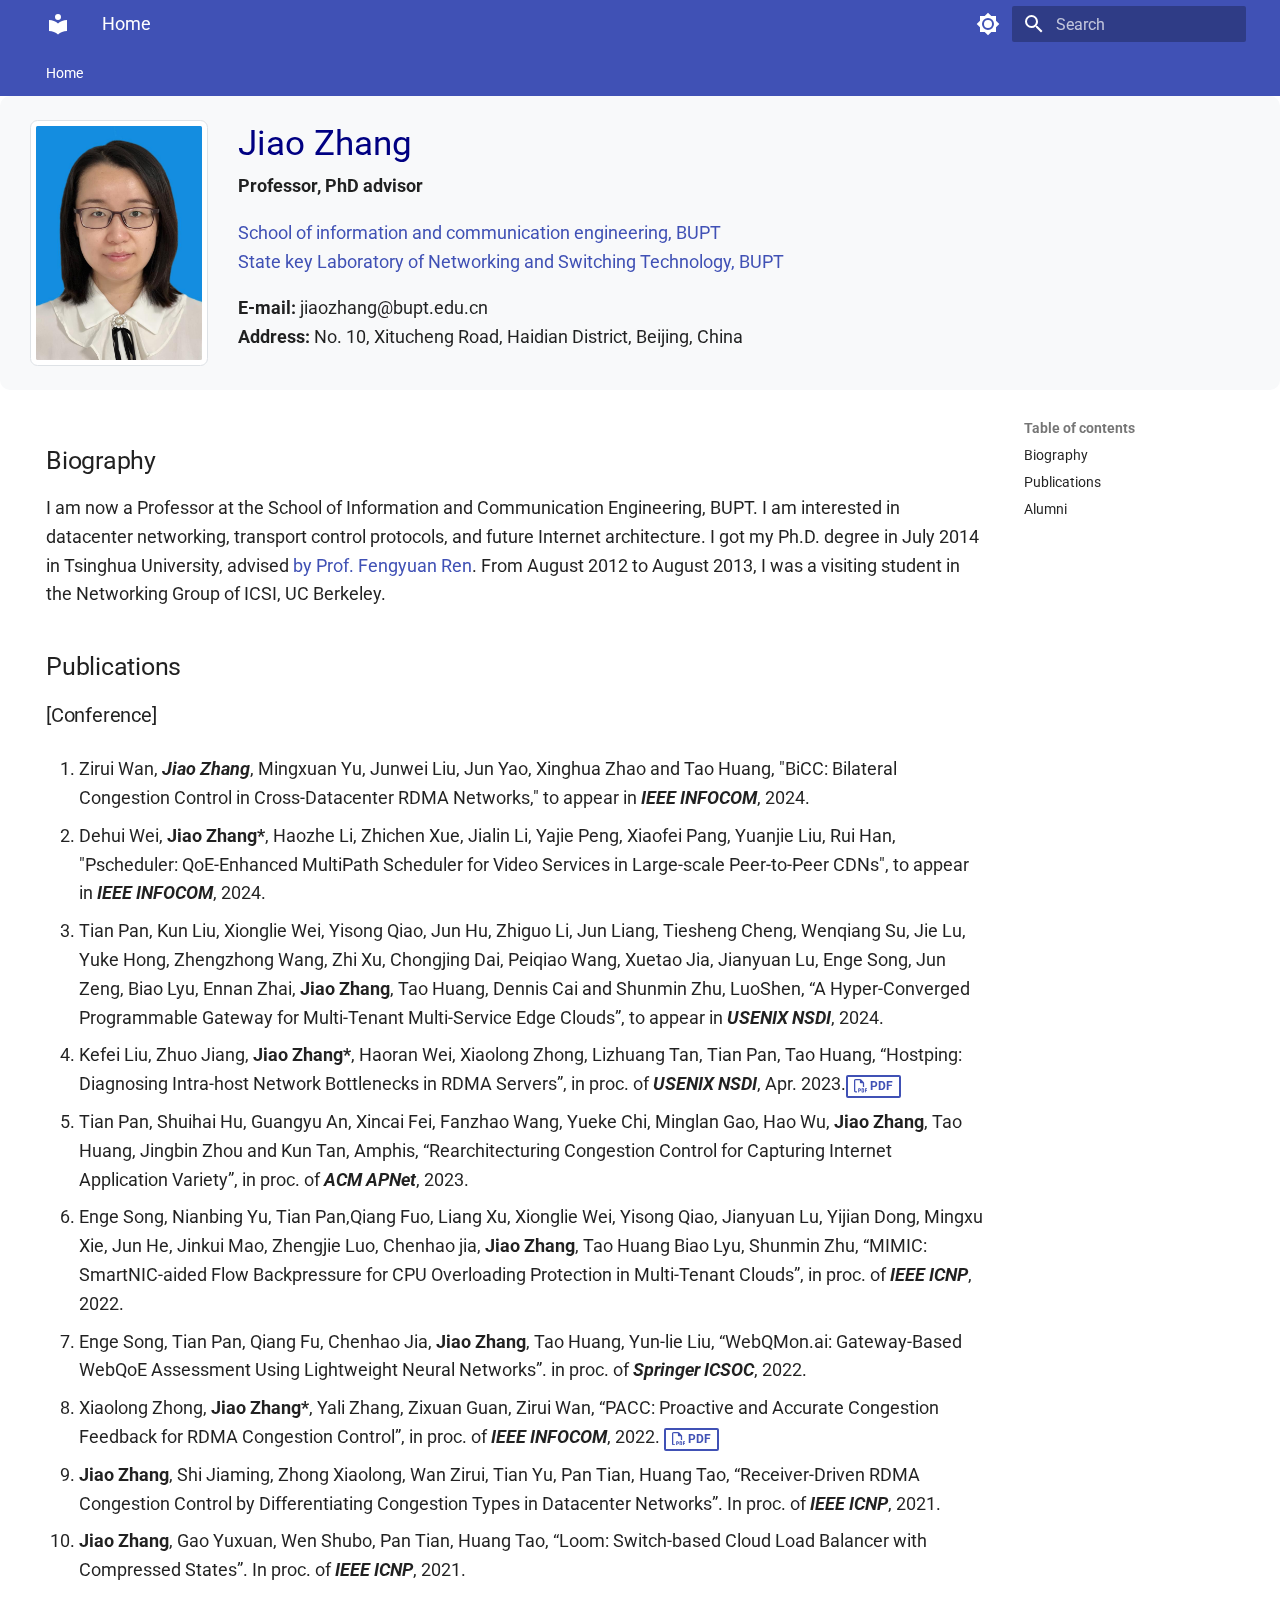
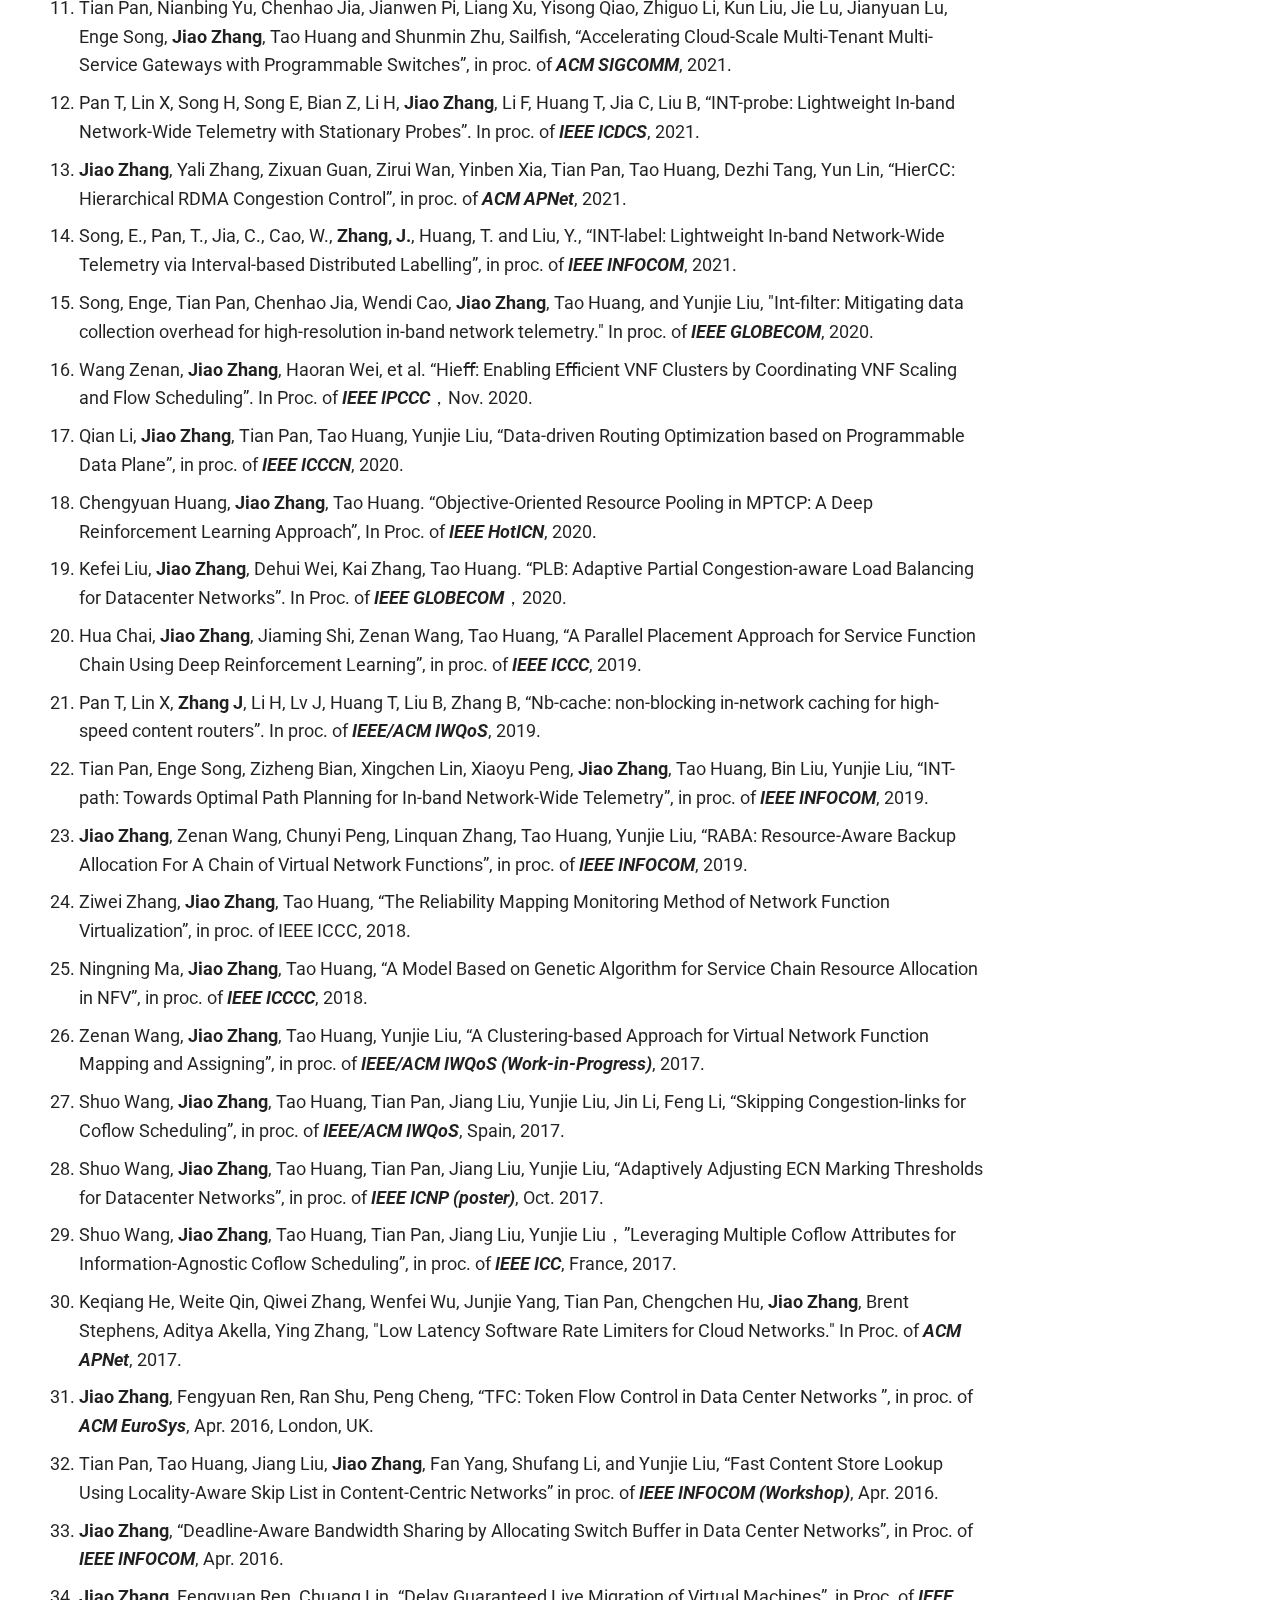
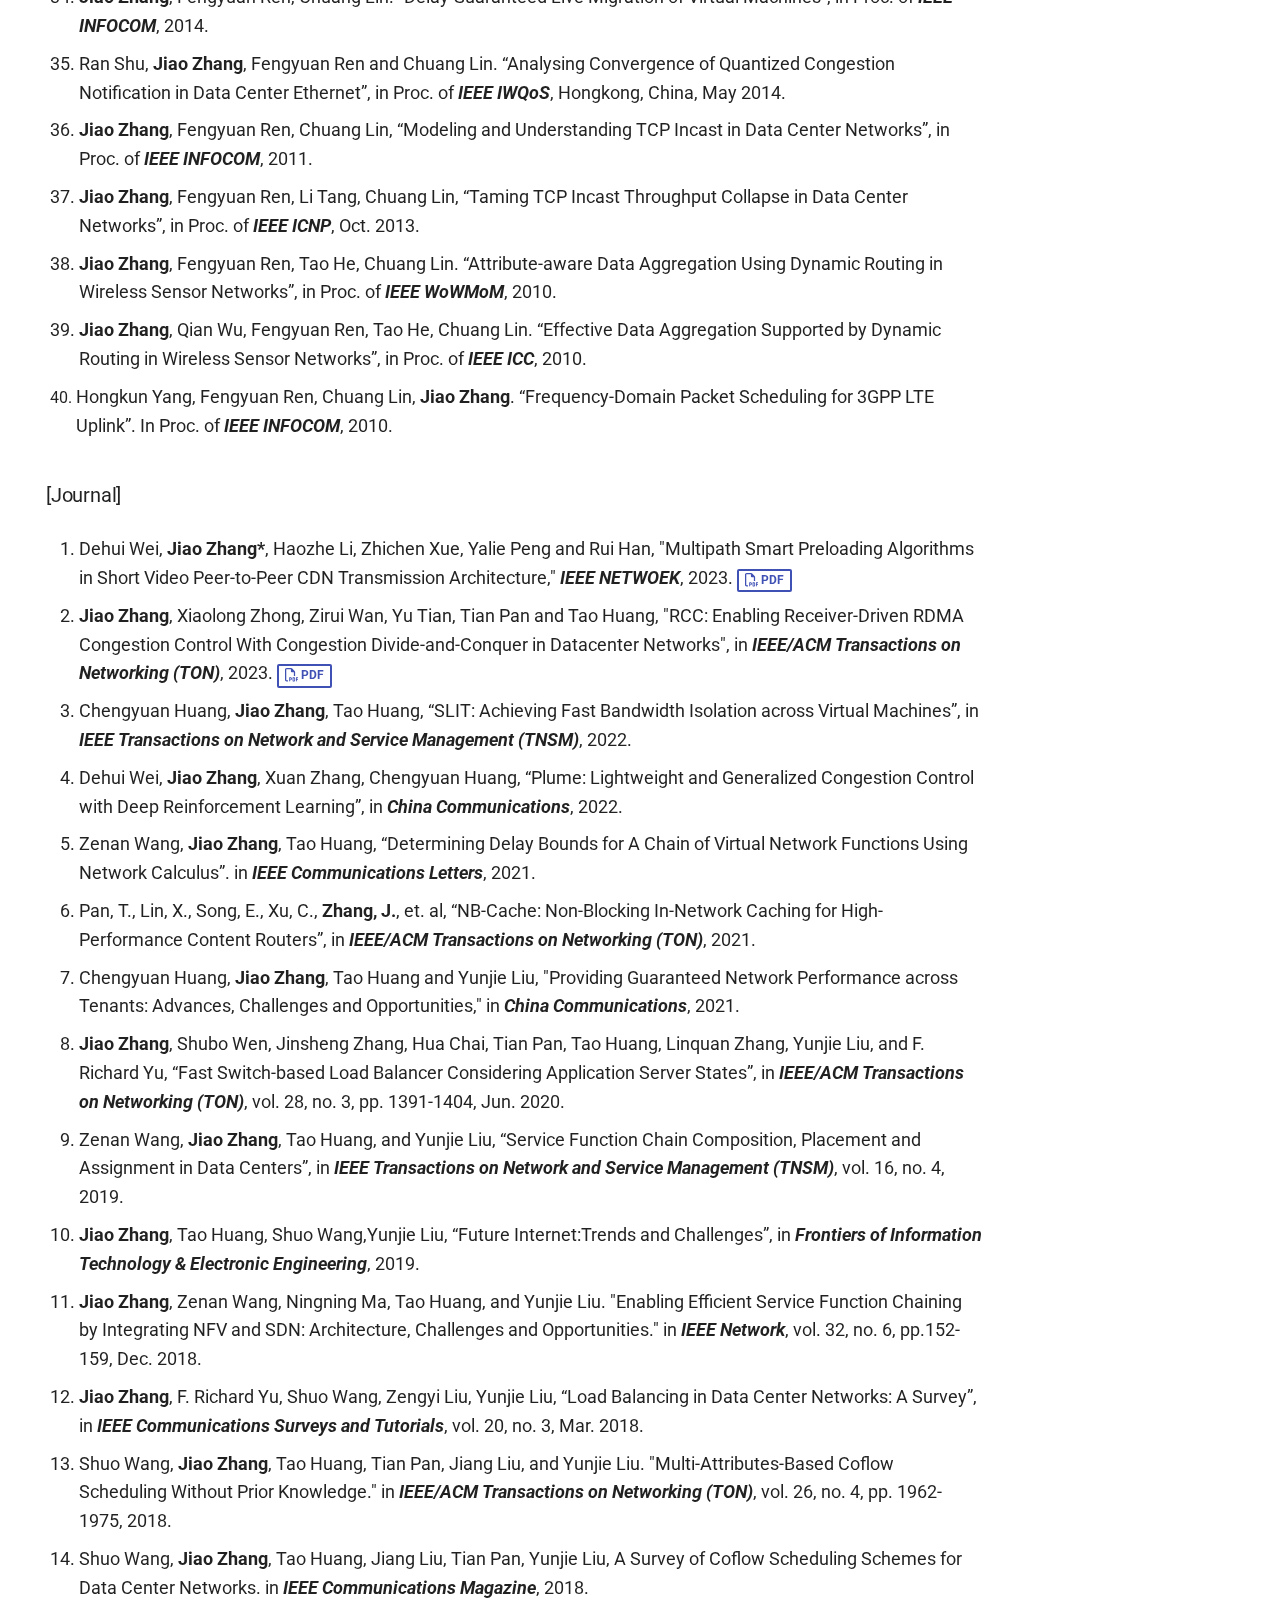
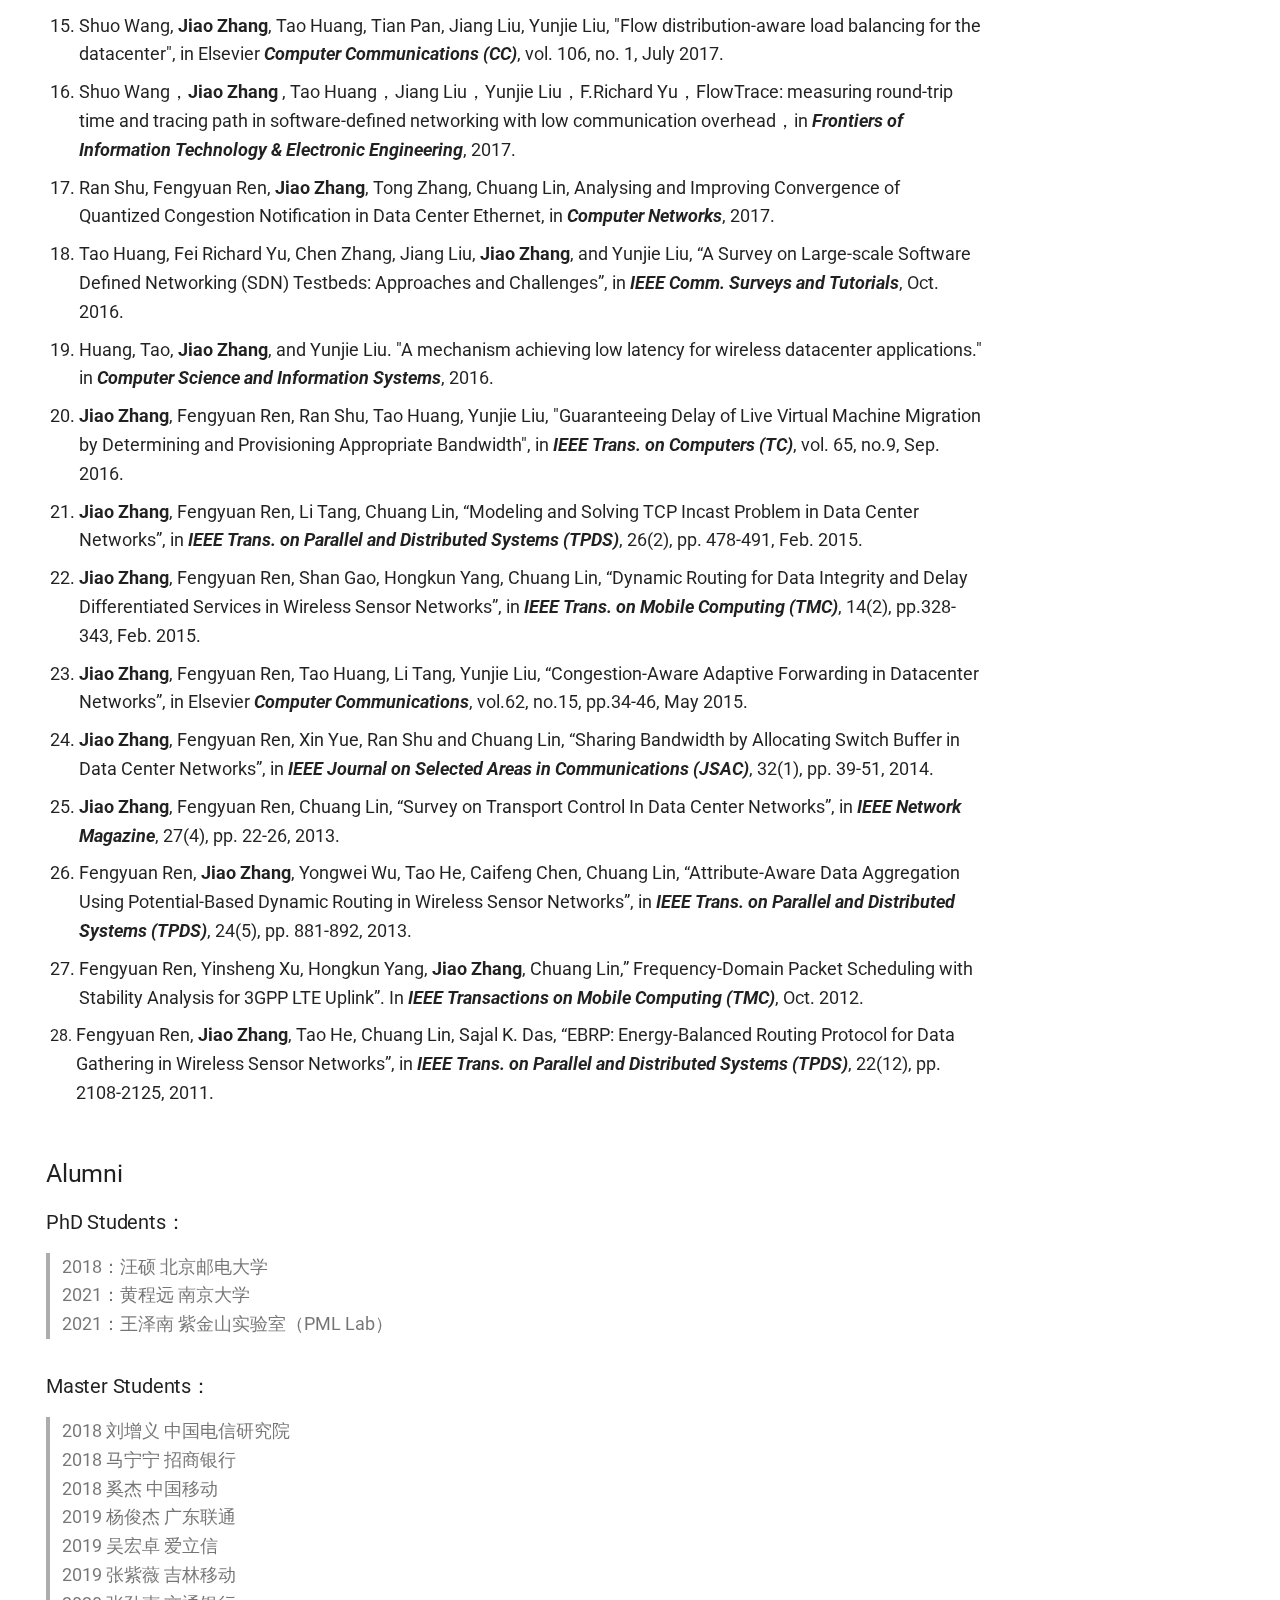
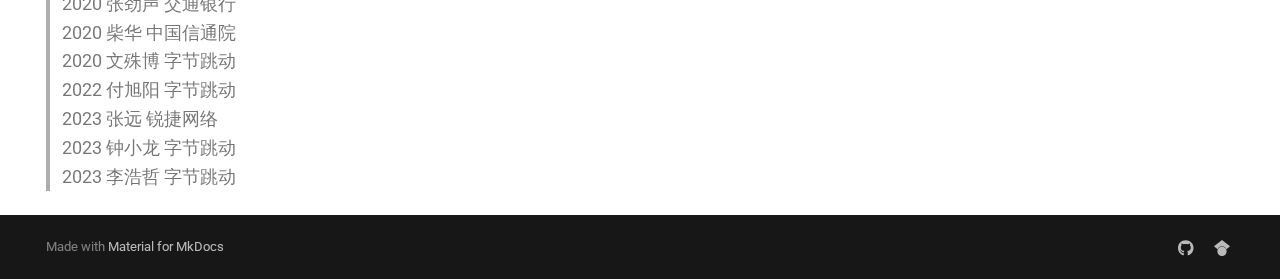
==== commit 026ebd4d: "forth" ====
--- a/site/index.html
+++ b/site/index.html
@@ -15,7 +15,7 @@
       <meta name="generator" content="mkdocs-1.5.3, mkdocs-material-9.5.3">
     
     
-  <title>Jiao Zhang @ BUPT</title>
+  <title>Jiao Zhang | HomePage | BUPT</title>
 
     
   
@@ -351,6 +351,15 @@
   
 </li>
       
+        <li class="md-nav__item">
+  <a href="#alumni" class="md-nav__link">
+    <span class="md-ellipsis">
+      Alumni
+    </span>
+  </a>
+  
+</li>
+      
     </ul>
   
 </nav>
@@ -398,6 +407,15 @@
   <a href="#publications" class="md-nav__link">
     <span class="md-ellipsis">
       Publications
+    </span>
+  </a>
+  
+</li>
+      
+        <li class="md-nav__item">
+  <a href="#alumni" class="md-nav__link">
+    <span class="md-ellipsis">
+      Alumni
     </span>
   </a>
   
@@ -645,6 +663,33 @@
 </font></p>
 </li>
 </ol>
+<h2 id="alumni"><strong>Alumni</strong><a class="headerlink" href="#alumni" title="Permanent link">&para;</a></h2>
+<h3 id="phd-students">PhD Students：<a class="headerlink" href="#phd-students" title="Permanent link">&para;</a></h3>
+<p><font size=4></p>
+<blockquote>
+<p>2018：汪硕 北京邮电大学<br />
+2021：黄程远 南京大学<br />
+2021：王泽南 紫金山实验室（PML Lab）<br />
+</font></p>
+</blockquote>
+<h3 id="master-students">Master Students：<a class="headerlink" href="#master-students" title="Permanent link">&para;</a></h3>
+<p><font size=4></p>
+<blockquote>
+<p>2018 刘增义 中国电信研究院<br />
+2018 马宁宁 招商银行<br />
+2018 奚杰  中国移动   <br />
+2019 杨俊杰 广东联通<br />
+2019 吴宏卓 爱立信<br />
+2019 张紫薇 吉林移动<br />
+2020 张劲声 交通银行<br />
+2020 柴华 中国信通院<br />
+2020 文殊博 字节跳动<br />
+2022 付旭阳 字节跳动<br />
+2023  张远  锐捷网络 <br />
+2023 钟小龙 字节跳动<br />
+2023 李浩哲 字节跳动<br />
+</font></p>
+</blockquote>
 
 
 
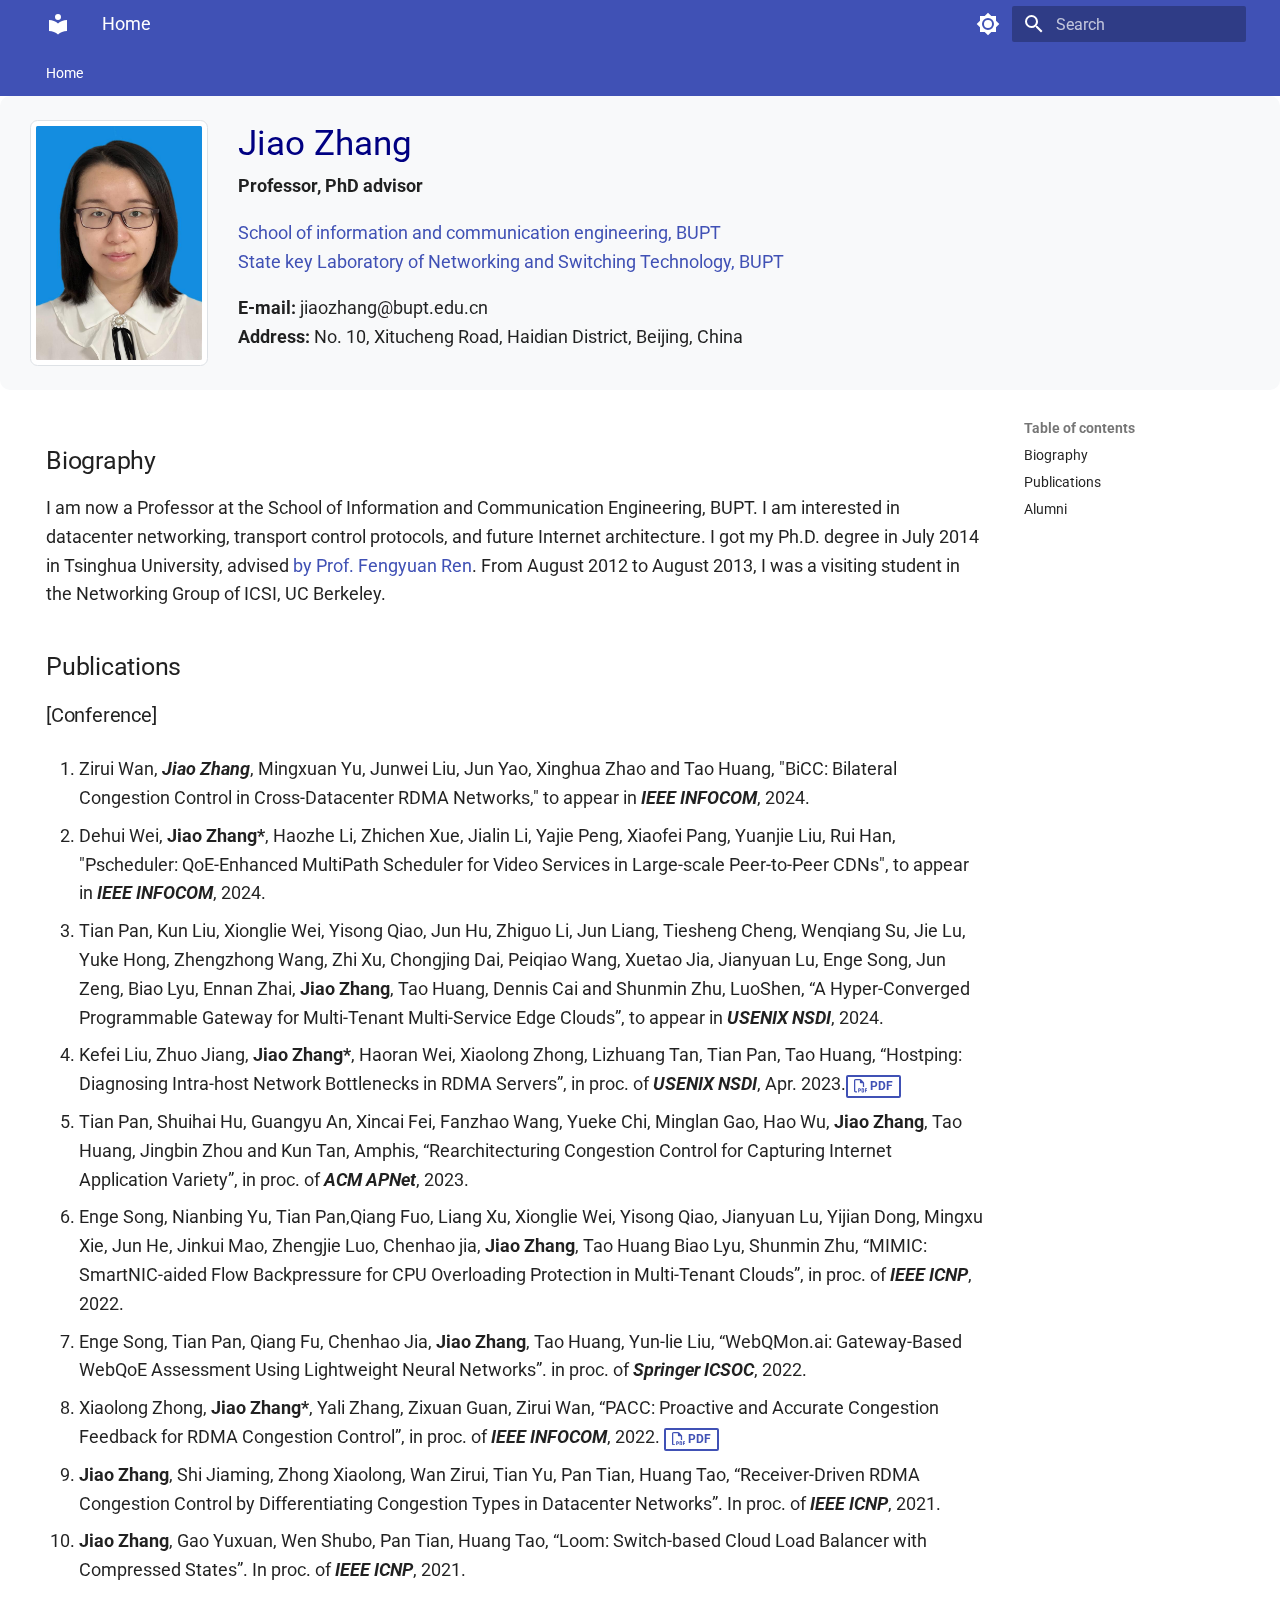
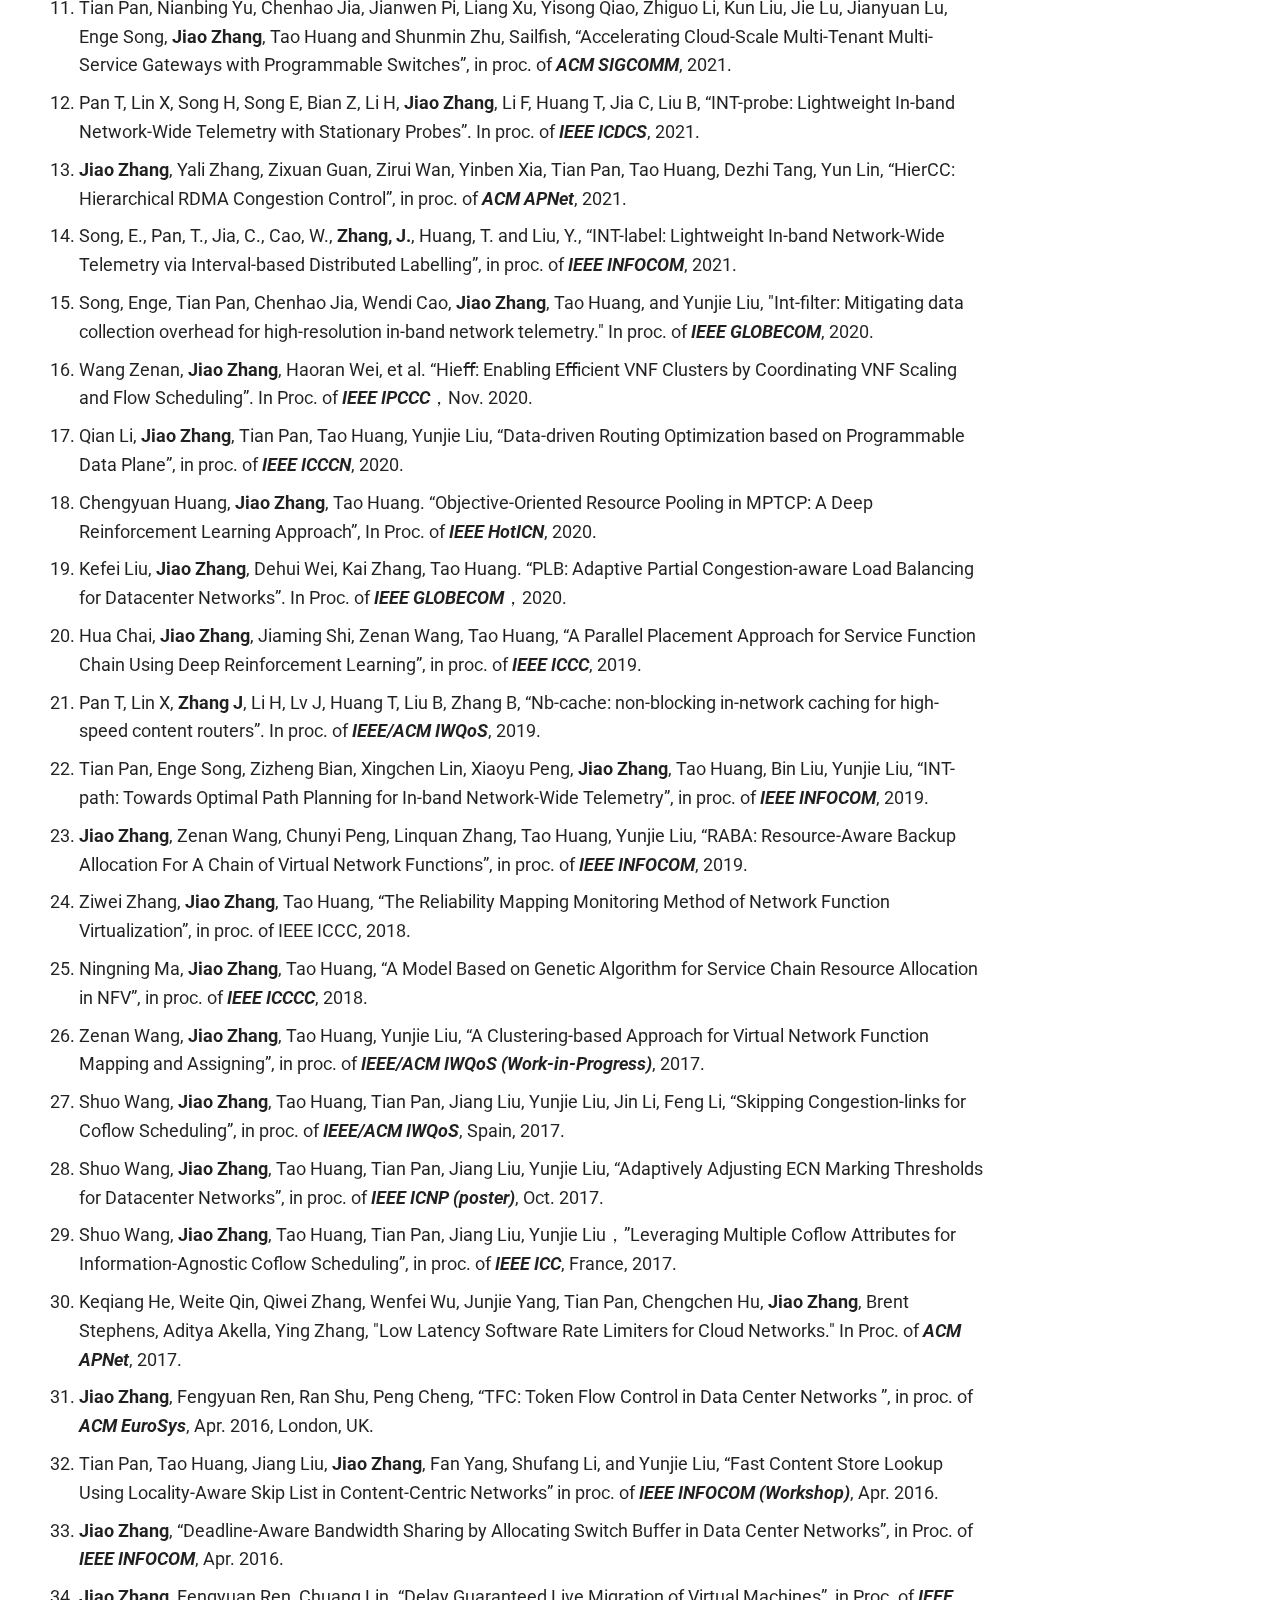
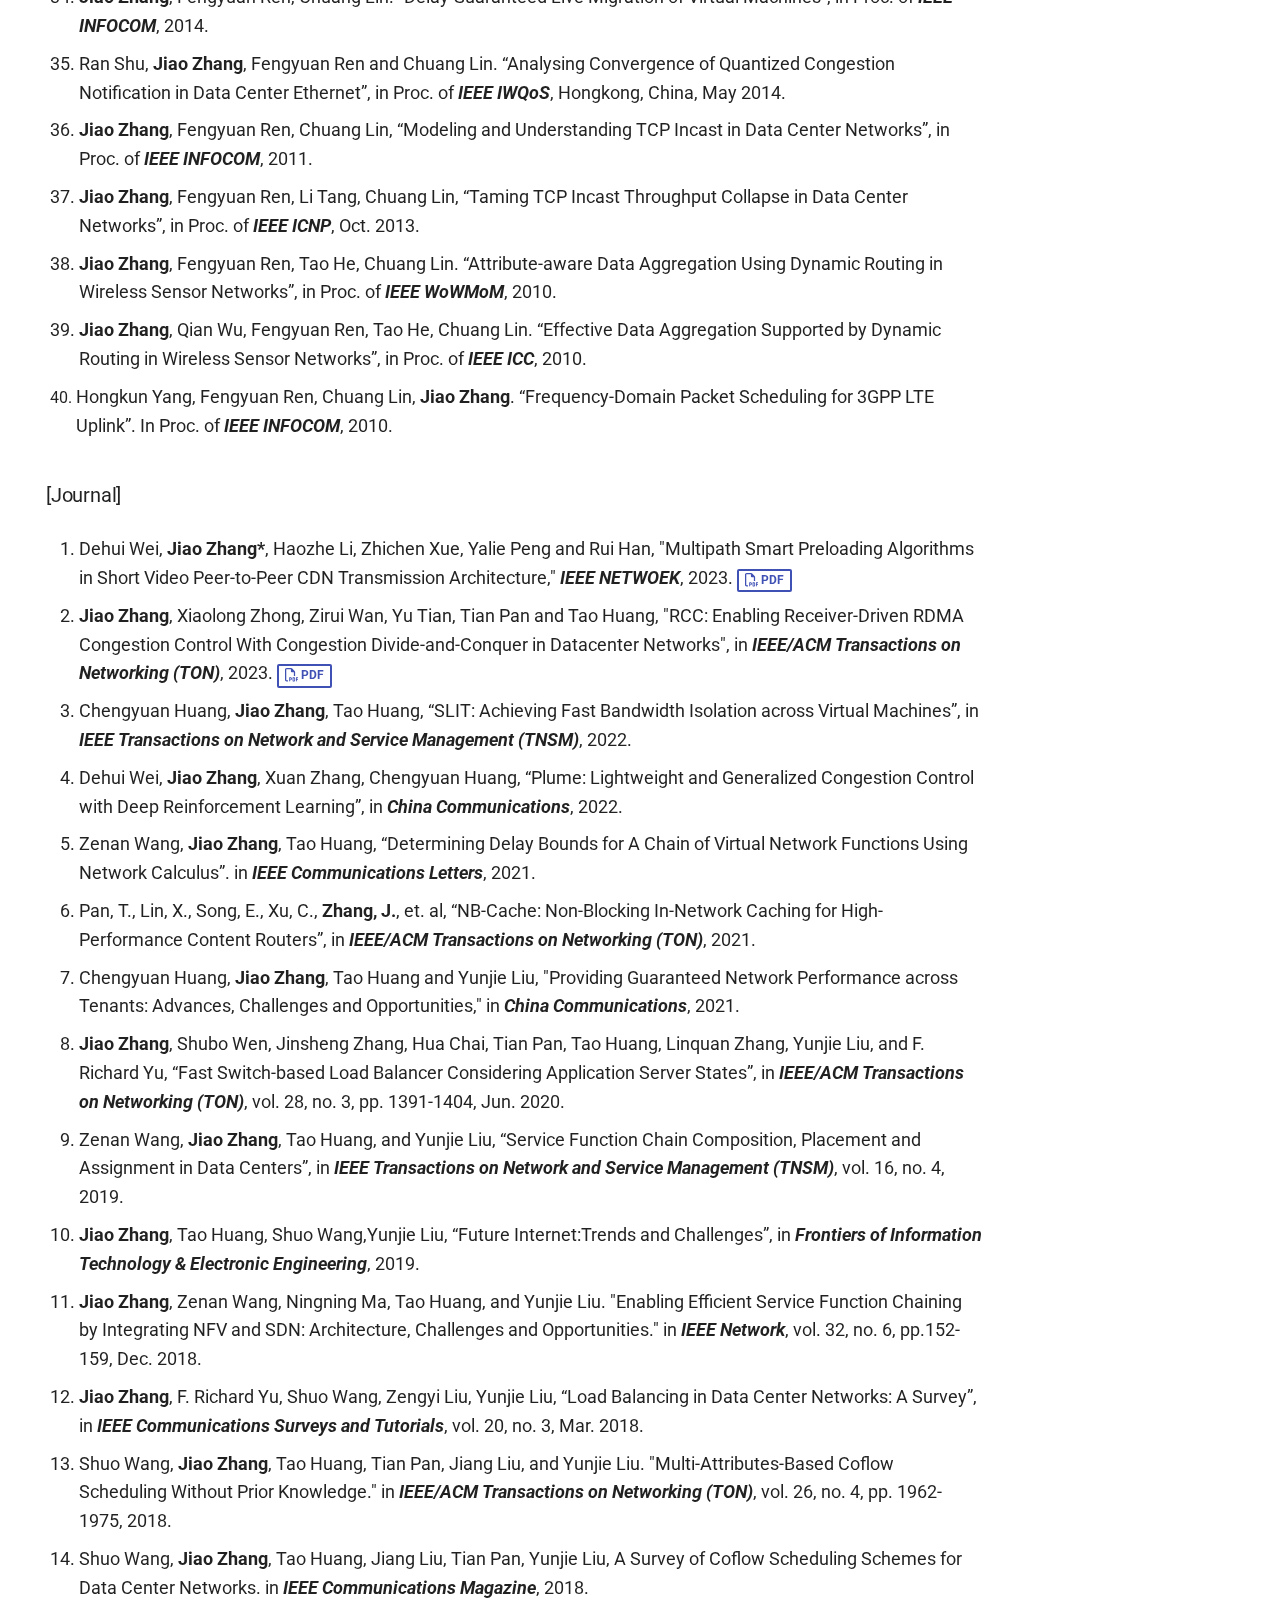
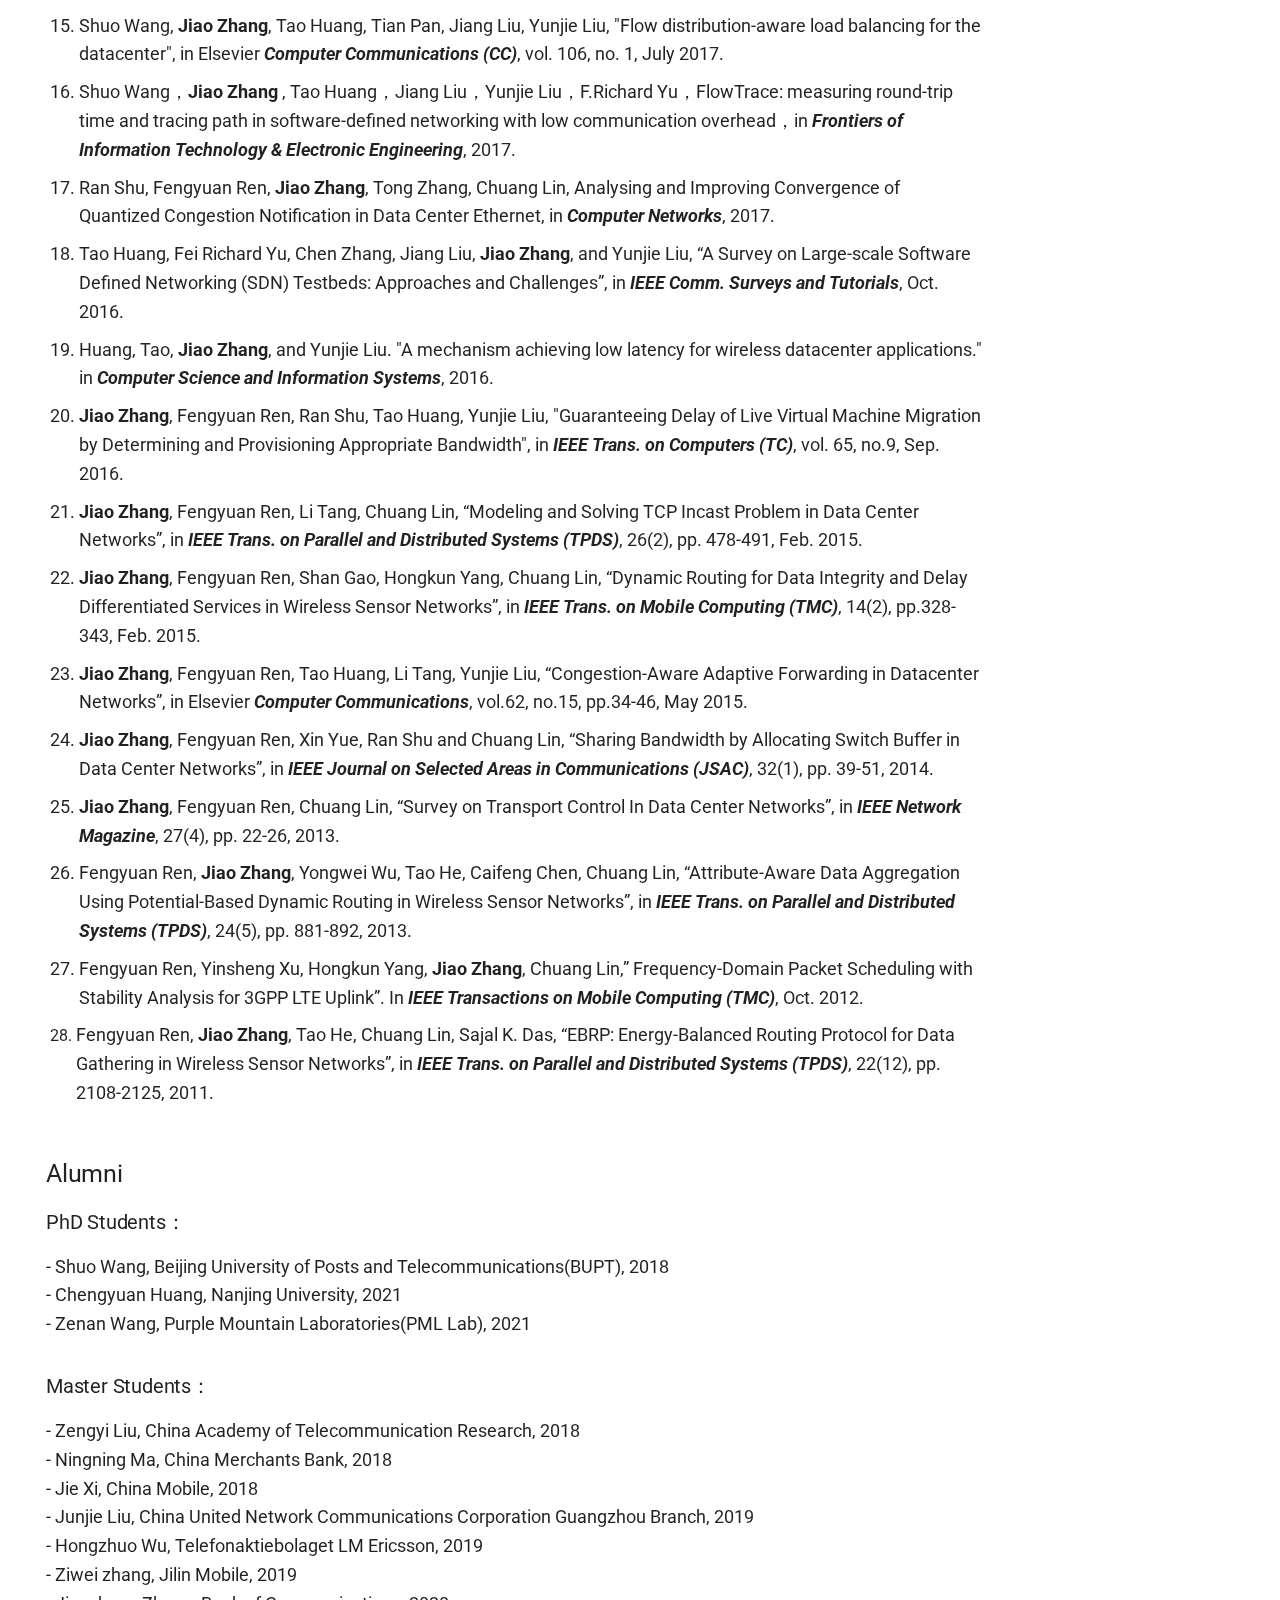
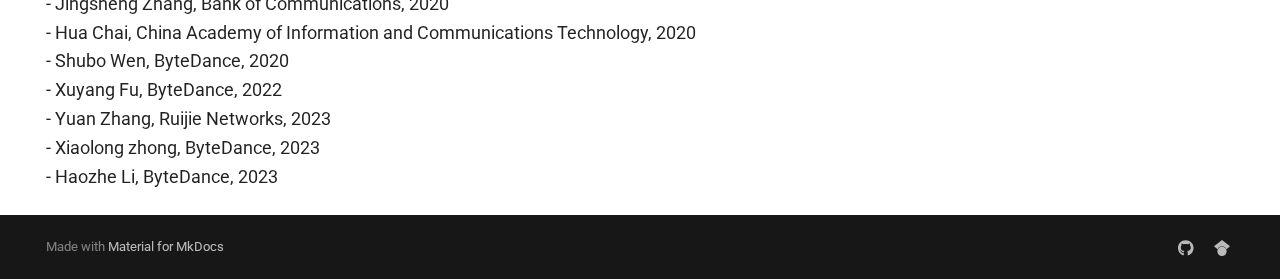
==== commit 017c4fdb: "111" ====
--- a/site/index.html
+++ b/site/index.html
@@ -665,31 +665,27 @@
 </ol>
 <h2 id="alumni"><strong>Alumni</strong><a class="headerlink" href="#alumni" title="Permanent link">&para;</a></h2>
 <h3 id="phd-students">PhD Students：<a class="headerlink" href="#phd-students" title="Permanent link">&para;</a></h3>
-<p><font size=4></p>
-<blockquote>
-<p>2018：汪硕 北京邮电大学<br />
-2021：黄程远 南京大学<br />
-2021：王泽南 紫金山实验室（PML Lab）<br />
+<p><font size=4>
+- Shuo Wang, Beijing University of Posts and Telecommunications(BUPT), 2018<br />
+- Chengyuan Huang, Nanjing University, 2021<br />
+- Zenan Wang, Purple Mountain Laboratories(PML Lab), 2021<br />
 </font></p>
-</blockquote>
 <h3 id="master-students">Master Students：<a class="headerlink" href="#master-students" title="Permanent link">&para;</a></h3>
-<p><font size=4></p>
-<blockquote>
-<p>2018 刘增义 中国电信研究院<br />
-2018 马宁宁 招商银行<br />
-2018 奚杰  中国移动   <br />
-2019 杨俊杰 广东联通<br />
-2019 吴宏卓 爱立信<br />
-2019 张紫薇 吉林移动<br />
-2020 张劲声 交通银行<br />
-2020 柴华 中国信通院<br />
-2020 文殊博 字节跳动<br />
-2022 付旭阳 字节跳动<br />
-2023  张远  锐捷网络 <br />
-2023 钟小龙 字节跳动<br />
-2023 李浩哲 字节跳动<br />
+<p><font size=4>
+- Zengyi Liu, China Academy of Telecommunication Research, 2018<br />
+- Ningning Ma, China Merchants Bank, 2018<br />
+- Jie Xi, China Mobile, 2018     <br />
+- Junjie Liu, China United Network Communications Corporation Guangzhou Branch, 2019<br />
+- Hongzhuo Wu, Telefonaktiebolaget LM Ericsson, 2019<br />
+- Ziwei zhang, Jilin Mobile, 2019<br />
+- Jingsheng Zhang, Bank of Communications, 2020<br />
+- Hua Chai, China Academy of Information and Communications Technology, 2020<br />
+- Shubo Wen, ByteDance, 2020<br />
+- Xuyang Fu, ByteDance, 2022<br />
+- Yuan Zhang, Ruijie Networks, 2023 <br />
+- Xiaolong zhong, ByteDance, 2023<br />
+- Haozhe Li, ByteDance, 2023<br />
 </font></p>
-</blockquote>
 
 
 
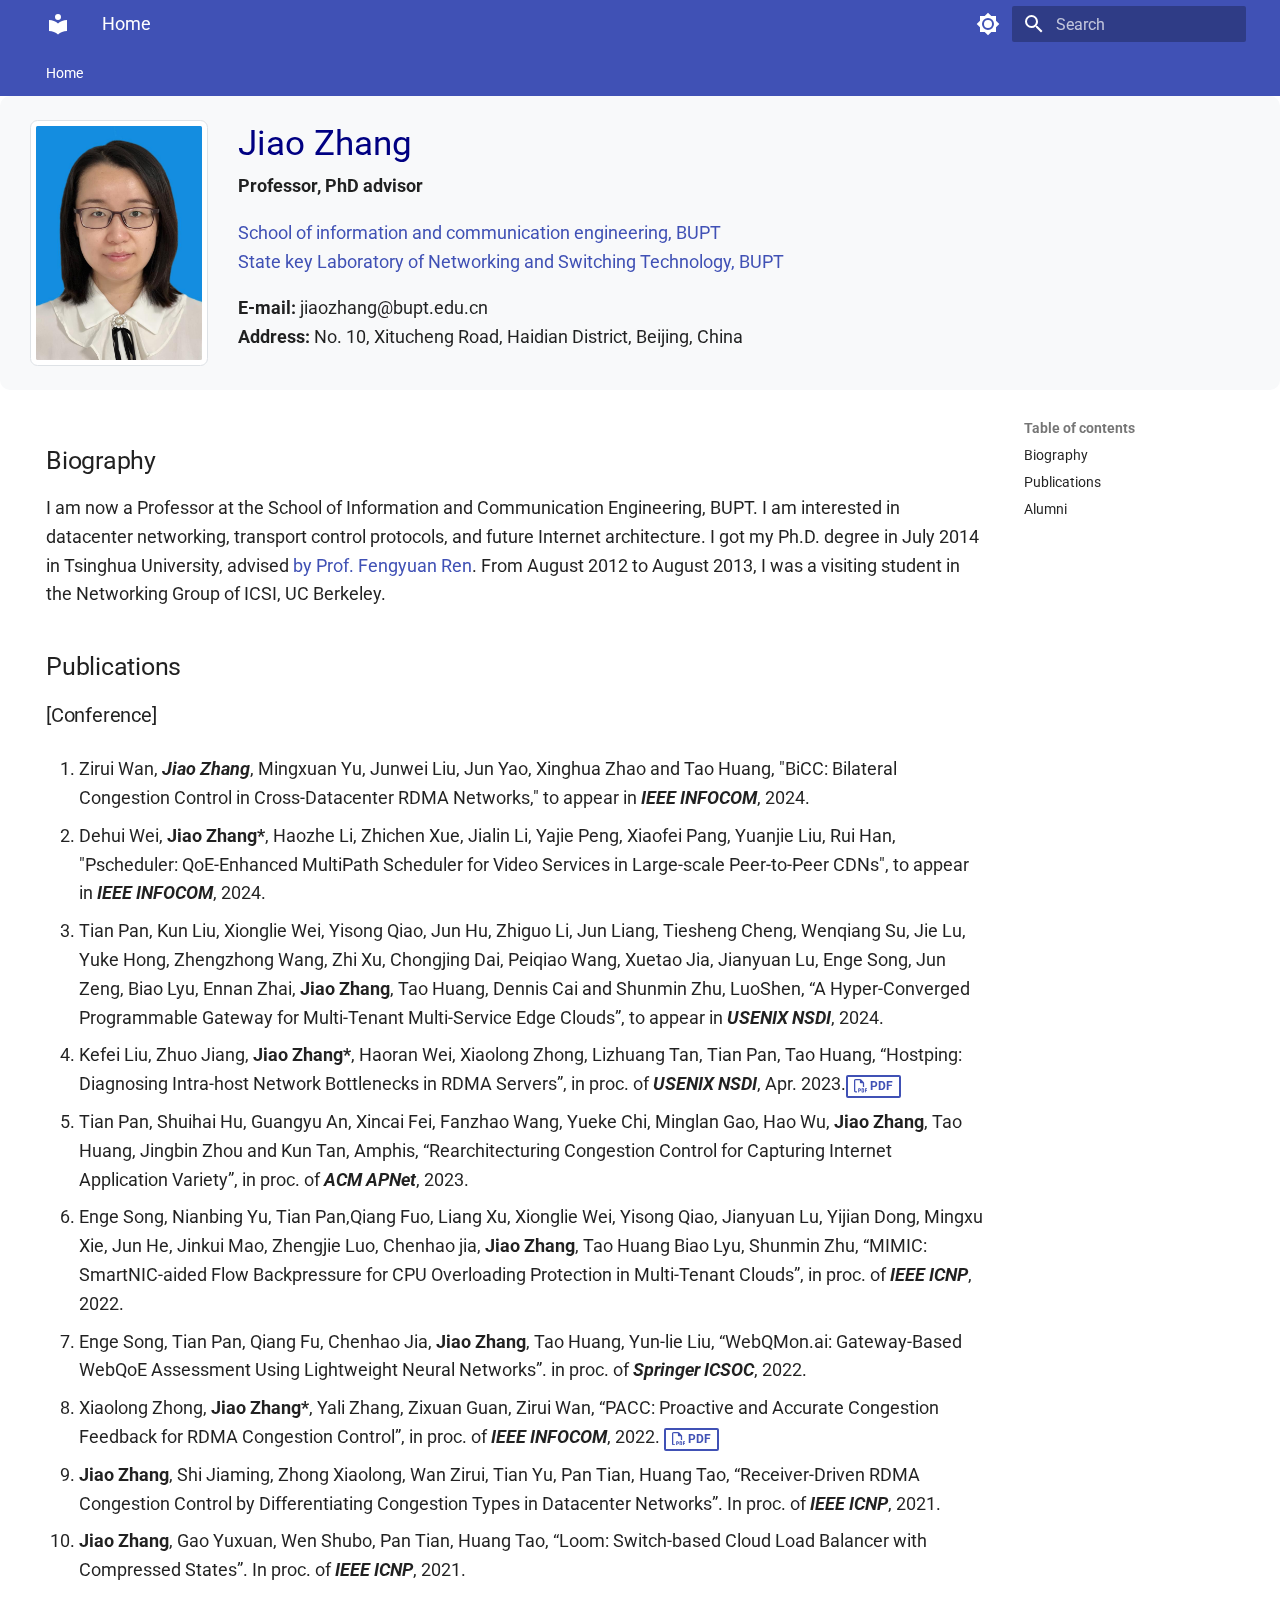
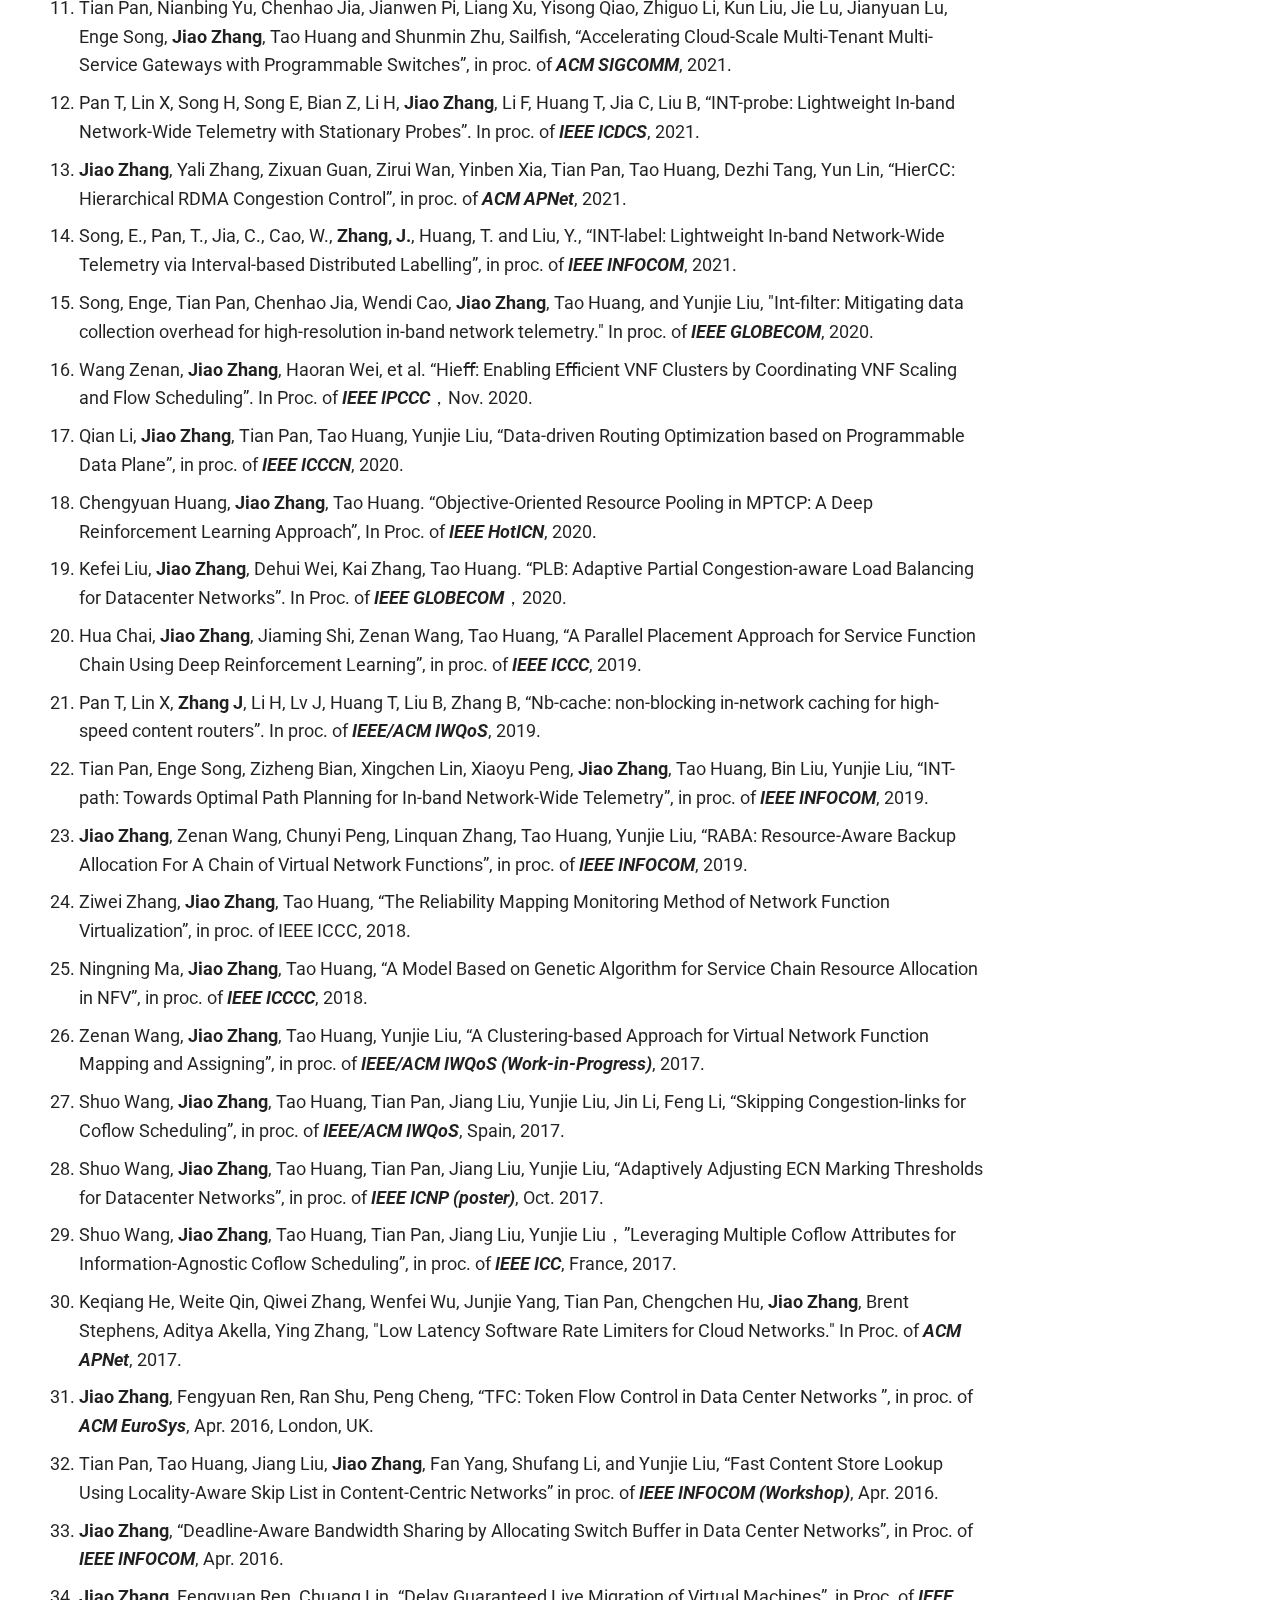
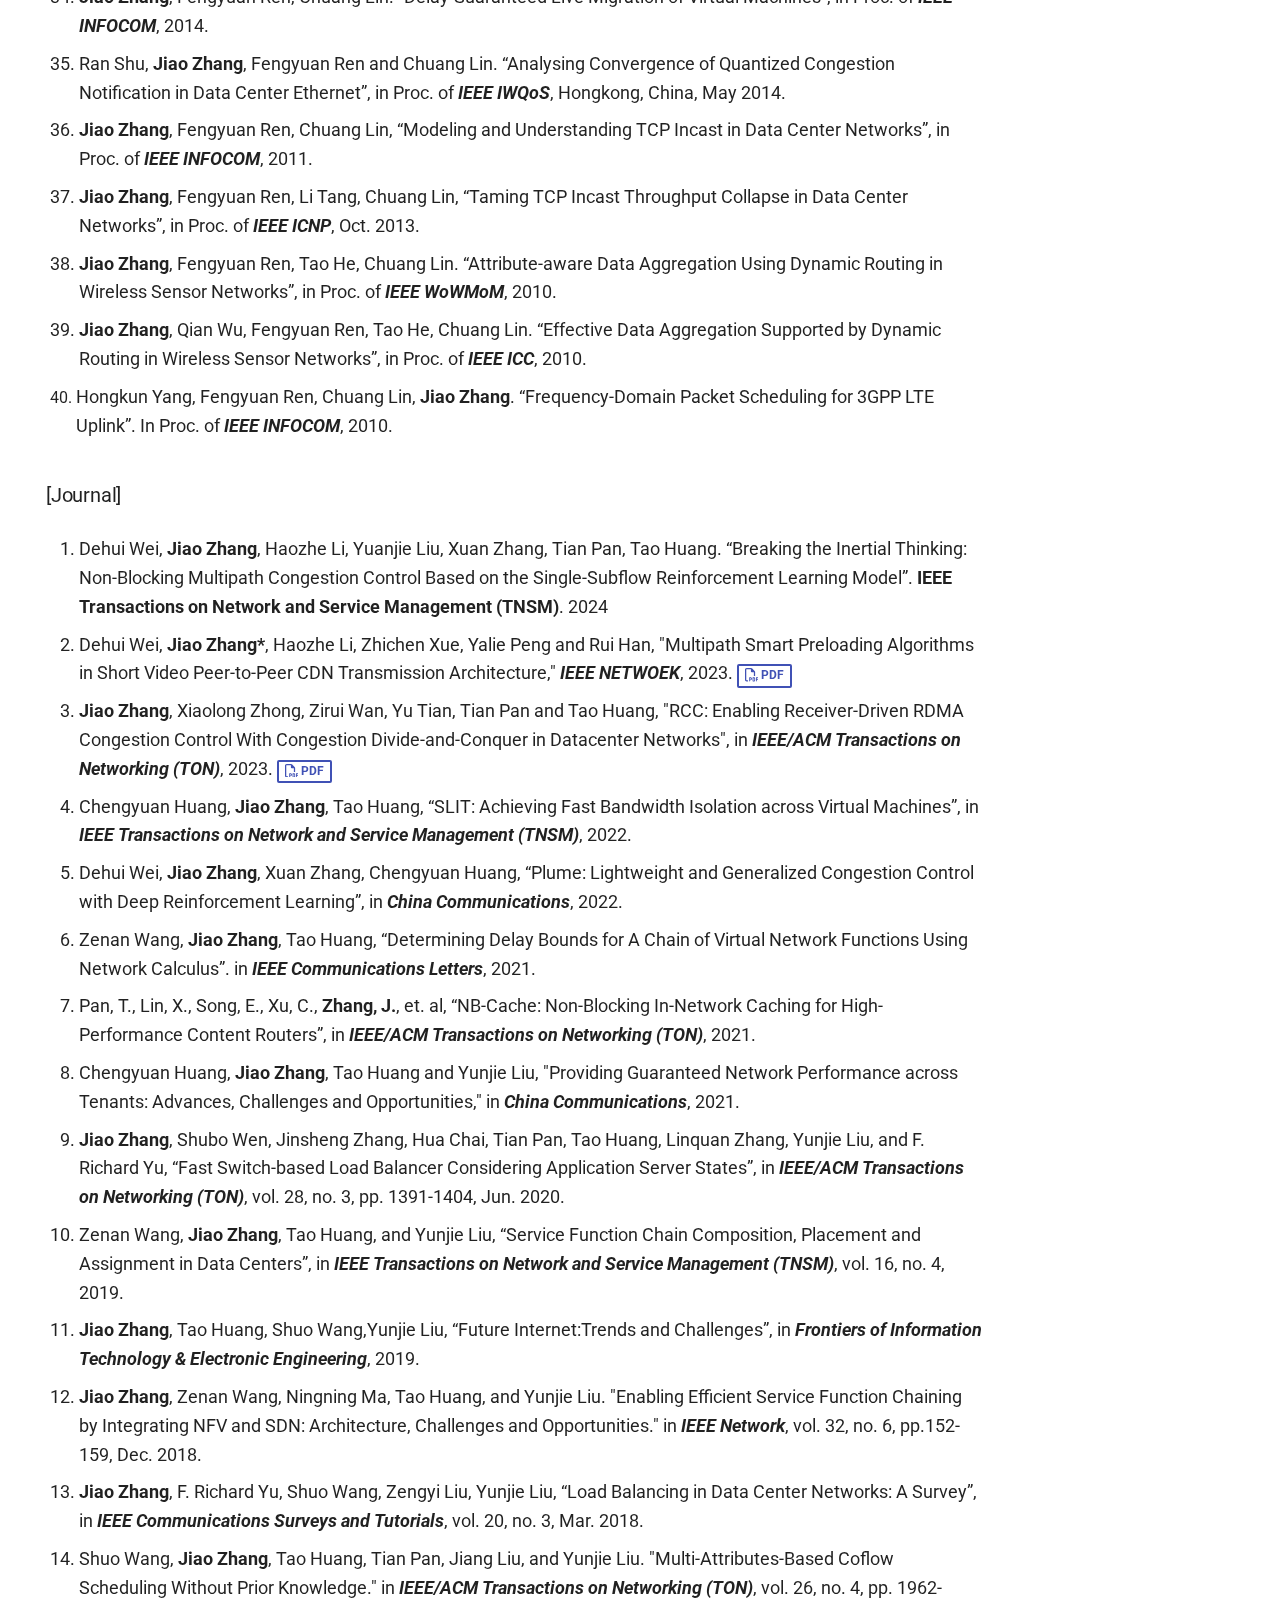
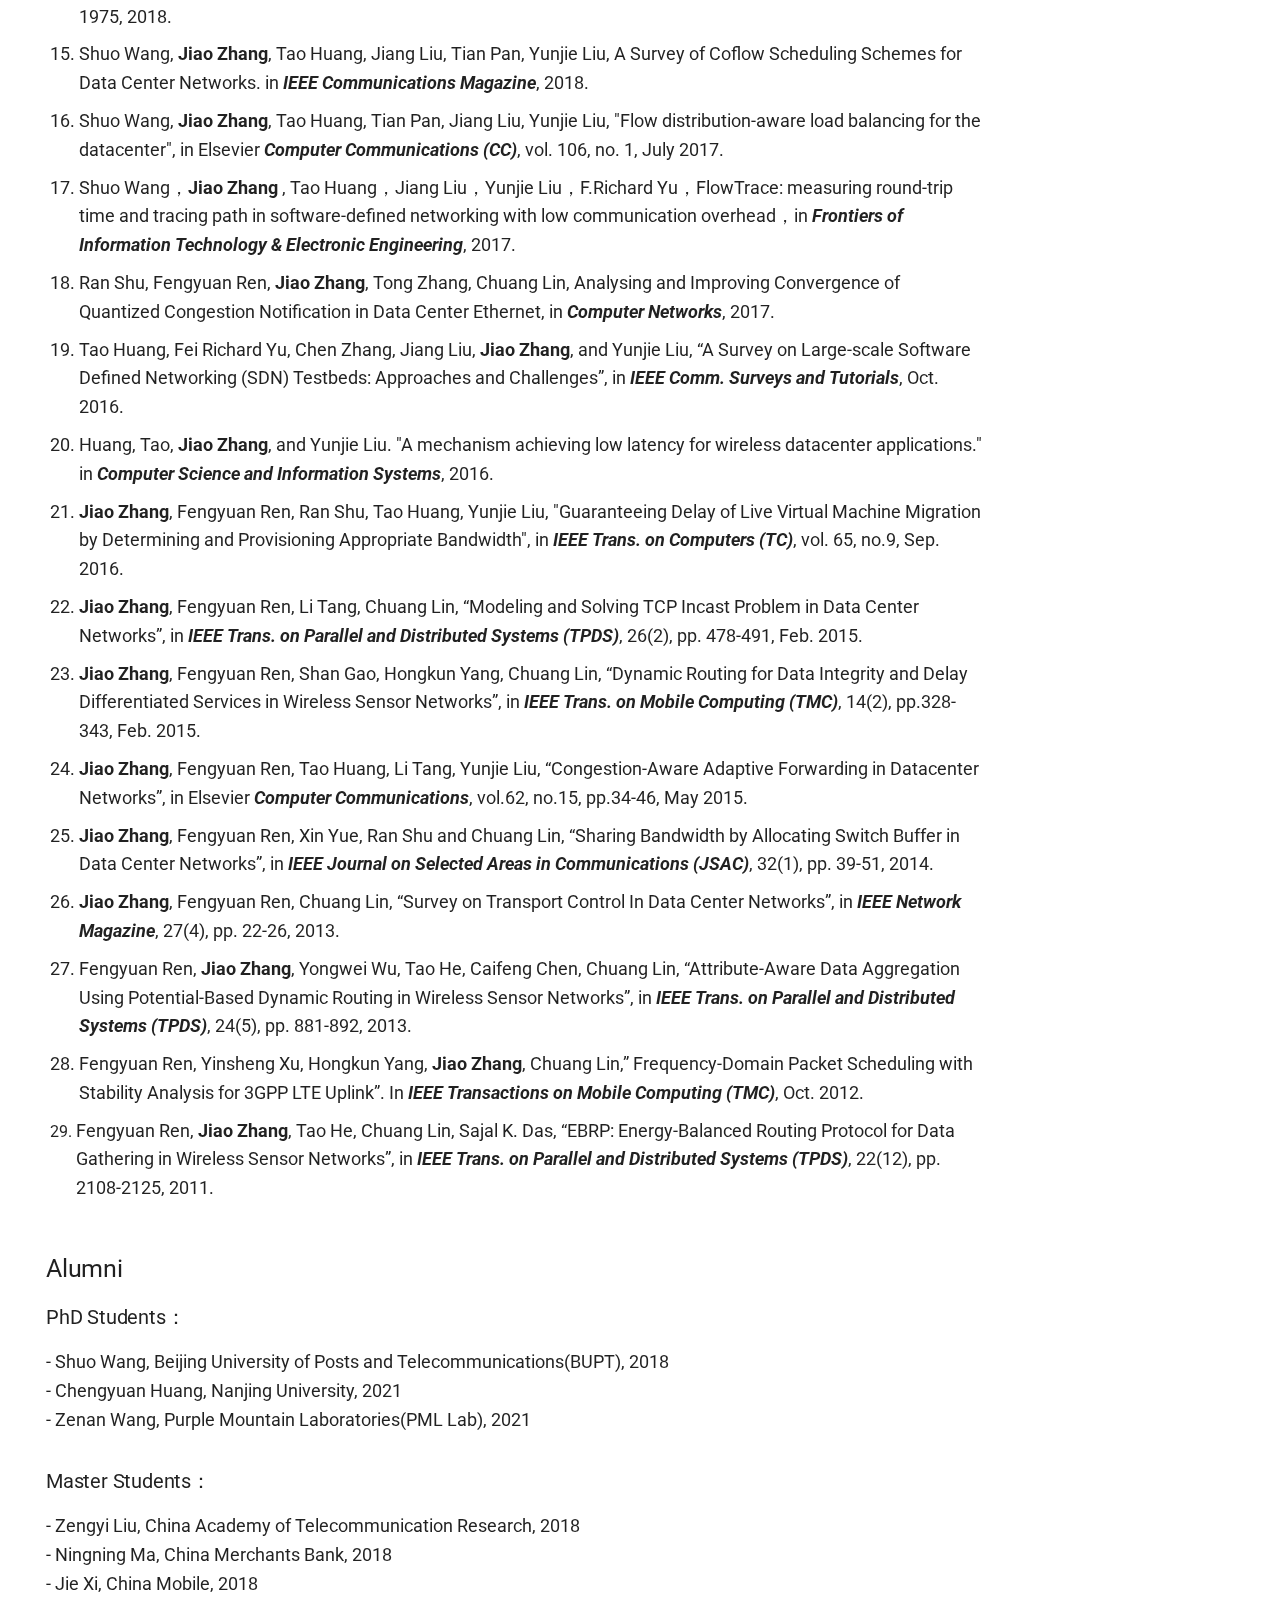
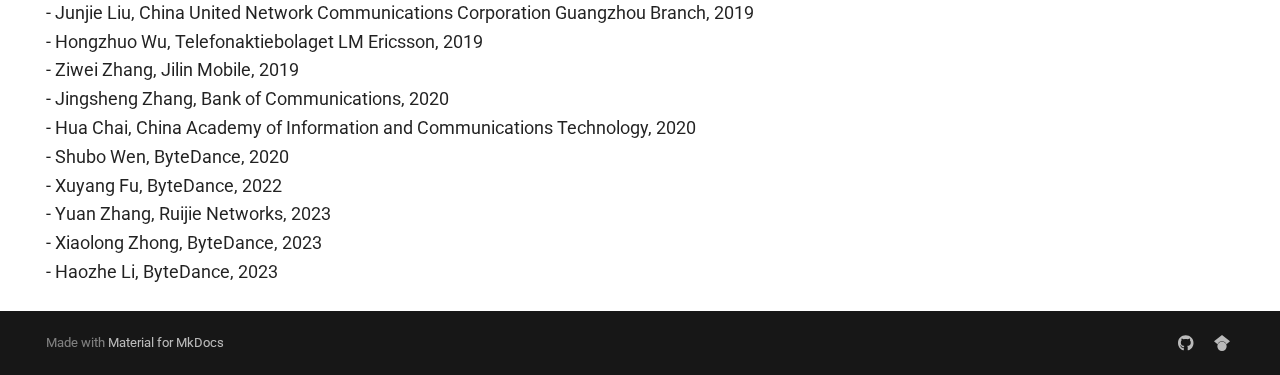
==== commit 9c28b7dc: "添加了6篇" ====
--- a/site/index.html
+++ b/site/index.html
@@ -577,6 +577,9 @@
 <h3 id="journal">[Journal]<a class="headerlink" href="#journal" title="Permanent link">&para;</a></h3>
 <p><font size=4></p>
 <ol>
+<li>
+<p>Dehui Wei, <strong>Jiao Zhang</strong>, Haozhe Li, Yuanjie Liu, Xuan Zhang, Tian Pan, Tao Huang. “Breaking the Inertial Thinking: Non-Blocking Multipath Congestion Control Based on the Single-Subflow Reinforcement Learning Model”. <strong>IEEE Transactions on Network and Service Management (TNSM)</strong>. 2024</p>
+</li>
 <li>
 <p>Dehui Wei, <strong>Jiao Zhang*</strong>, Haozhe Li, Zhichen Xue, Yalie Peng and Rui Han, "Multipath Smart Preloading Algorithms in Short Video Peer-to-Peer CDN Transmission Architecture," <strong><em>IEEE NETWOEK</em></strong>, 2023. <a class="md-button" href="https://jiao-bupt.github.io/papers/IEEE%20Network-DehuiWei.pdf"><span class="twemoji"><svg xmlns="http://www.w3.org/2000/svg" viewBox="0 0 512 512"><!--! Font Awesome Free 6.5.1 by @fontawesome - https://fontawesome.com License - https://fontawesome.com/license/free (Icons: CC BY 4.0, Fonts: SIL OFL 1.1, Code: MIT License) Copyright 2023 Fonticons, Inc.--><path d="M64 464h48v48H64c-35.3 0-64-28.7-64-64V64C0 28.7 28.7 0 64 0h165.5c17 0 33.3 6.7 45.3 18.7l90.5 90.5c12 12 18.7 28.3 18.7 45.3V304h-48V160h-80c-17.7 0-32-14.3-32-32V48H64c-8.8 0-16 7.2-16 16v384c0 8.8 7.2 16 16 16zm112-112h32c30.9 0 56 25.1 56 56s-25.1 56-56 56h-16v32c0 8.8-7.2 16-16 16s-16-7.2-16-16V368c0-8.8 7.2-16 16-16zm32 80c13.3 0 24-10.7 24-24s-10.7-24-24-24h-16v48h16zm96-80h32c26.5 0 48 21.5 48 48v64c0 26.5-21.5 48-48 48h-32c-8.8 0-16-7.2-16-16V368c0-8.8 7.2-16 16-16zm32 128c8.8 0 16-7.2 16-16v-64c0-8.8-7.2-16-16-16h-16v96h16zm80-112c0-8.8 7.2-16 16-16h48c8.8 0 16 7.2 16 16s-7.2 16-16 16h-32v32h32c8.8 0 16 7.2 16 16s-7.2 16-16 16h-32v48c0 8.8-7.2 16-16 16s-16-7.2-16-16V368z"/></svg></span> PDF</a></p>
 </li>
@@ -677,13 +680,13 @@
 - Jie Xi, China Mobile, 2018     <br />
 - Junjie Liu, China United Network Communications Corporation Guangzhou Branch, 2019<br />
 - Hongzhuo Wu, Telefonaktiebolaget LM Ericsson, 2019<br />
-- Ziwei zhang, Jilin Mobile, 2019<br />
+- Ziwei Zhang, Jilin Mobile, 2019<br />
 - Jingsheng Zhang, Bank of Communications, 2020<br />
 - Hua Chai, China Academy of Information and Communications Technology, 2020<br />
 - Shubo Wen, ByteDance, 2020<br />
 - Xuyang Fu, ByteDance, 2022<br />
 - Yuan Zhang, Ruijie Networks, 2023 <br />
-- Xiaolong zhong, ByteDance, 2023<br />
+- Xiaolong Zhong, ByteDance, 2023<br />
 - Haozhe Li, ByteDance, 2023<br />
 </font></p>
 
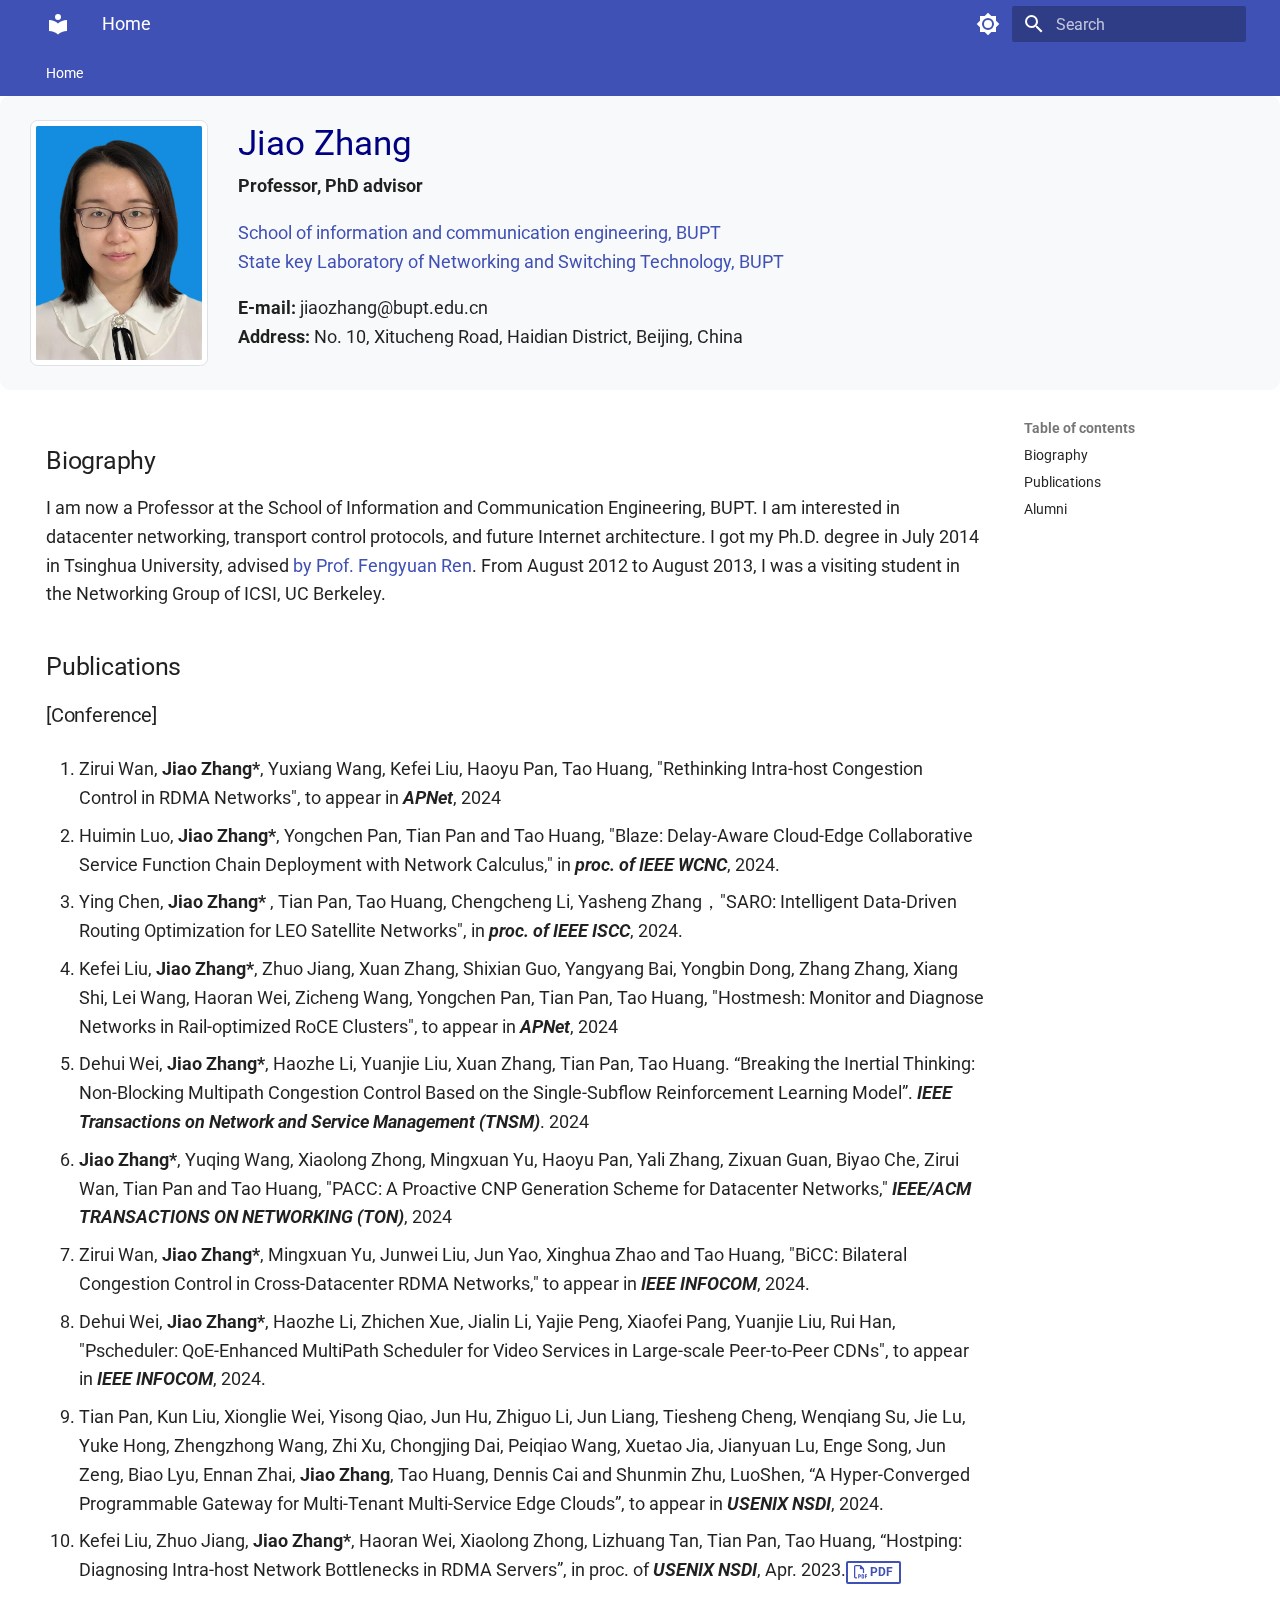
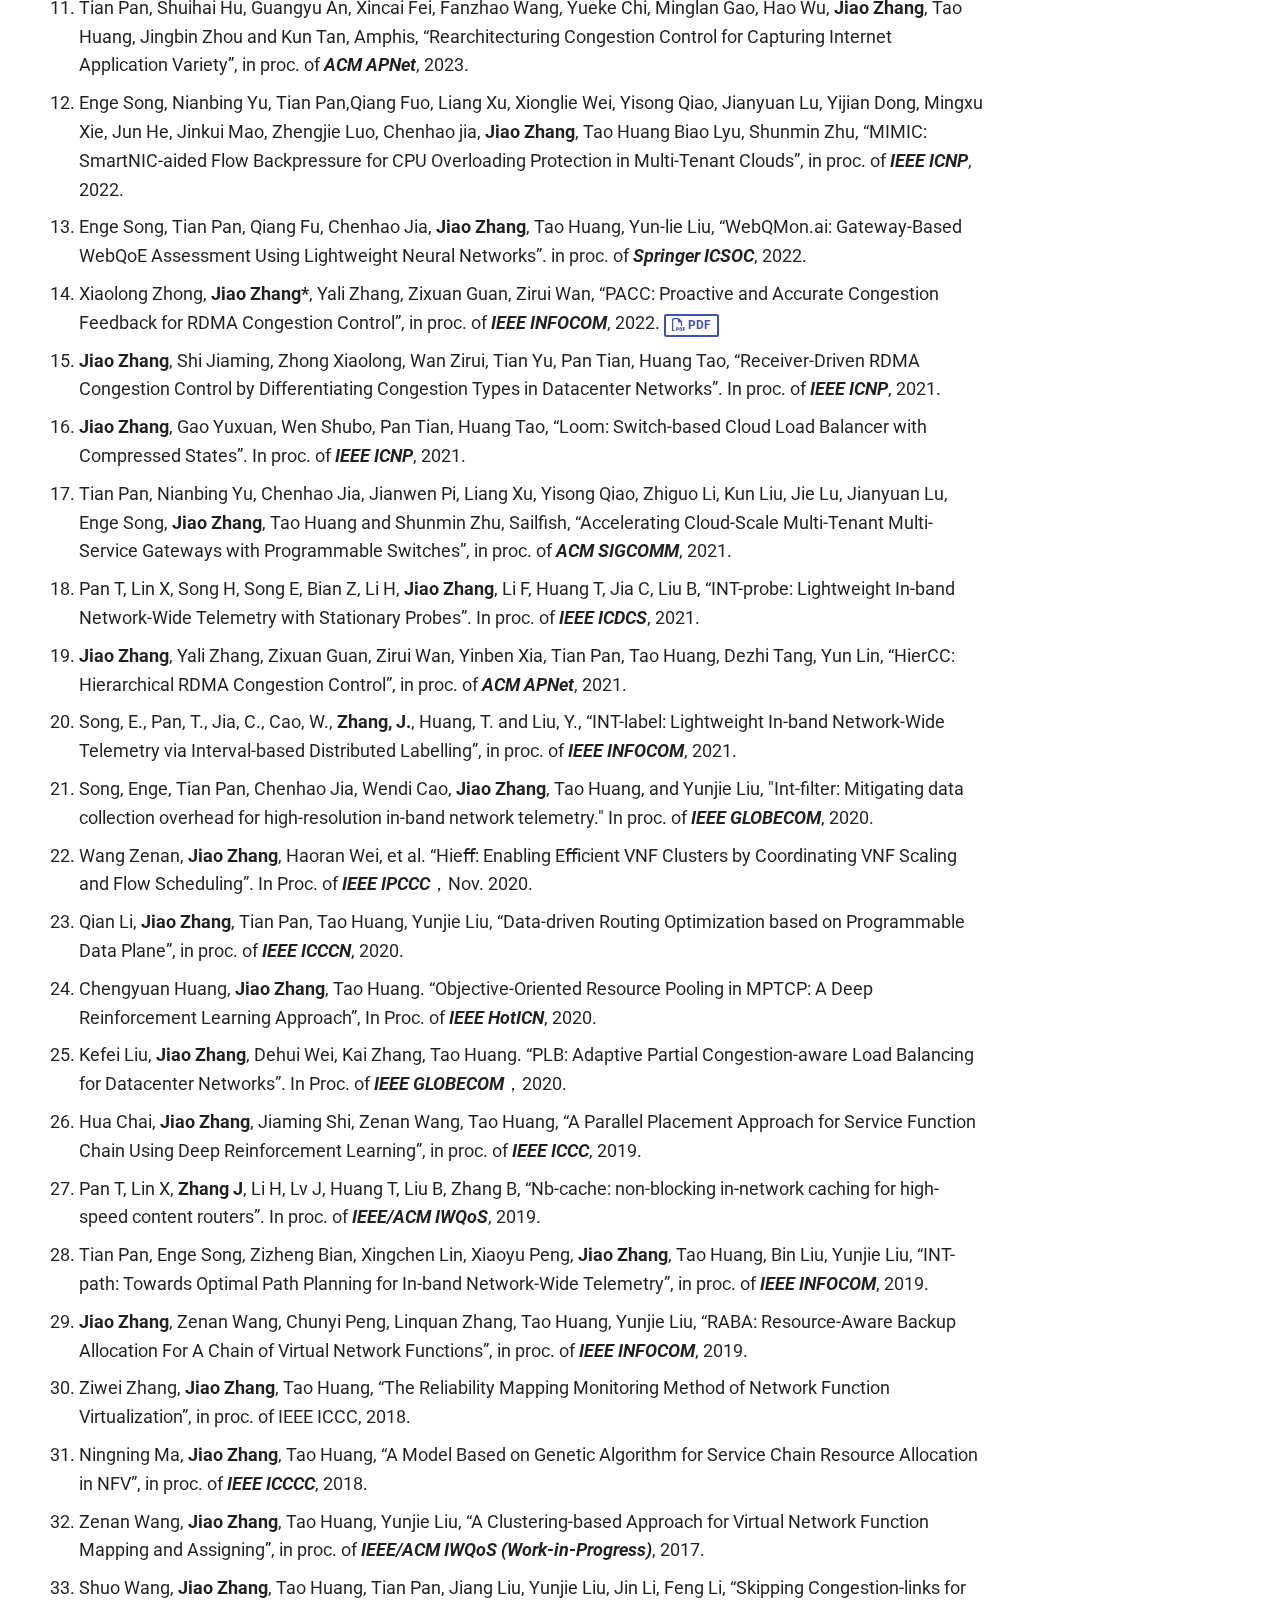
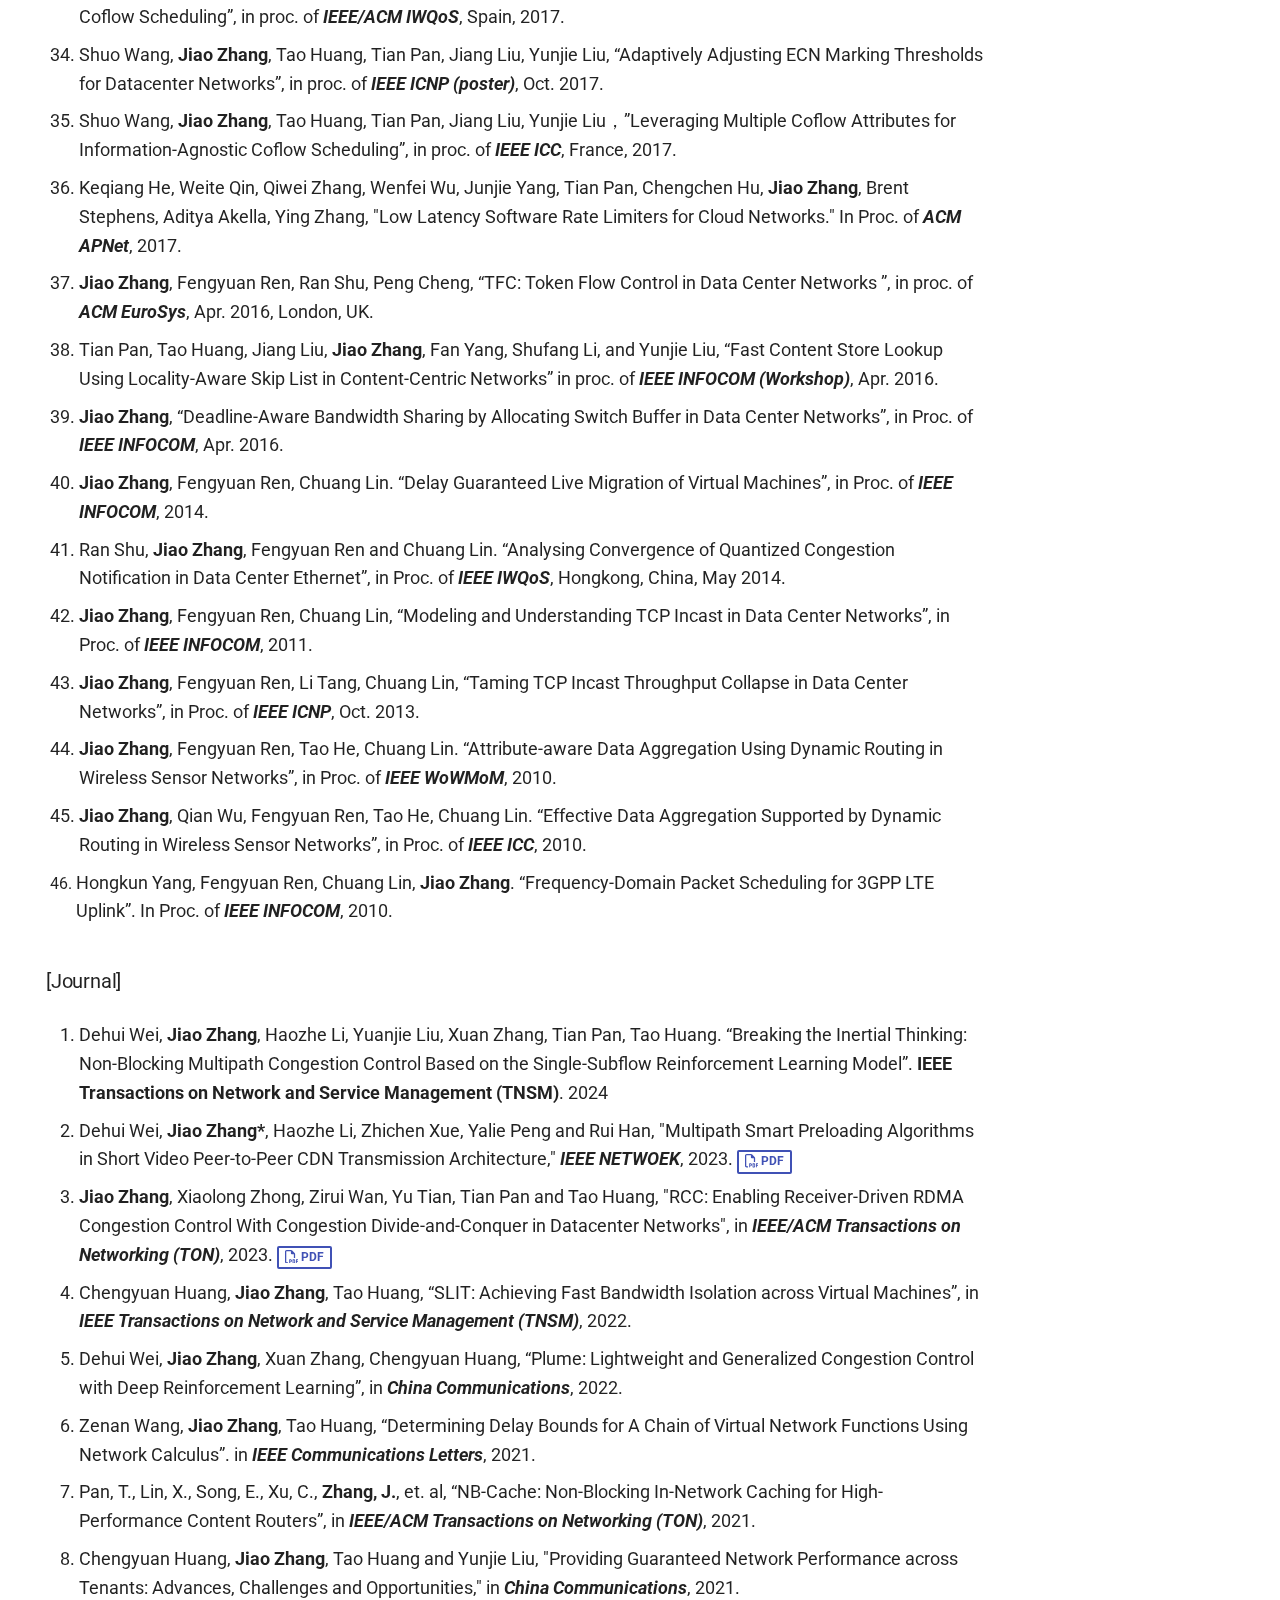
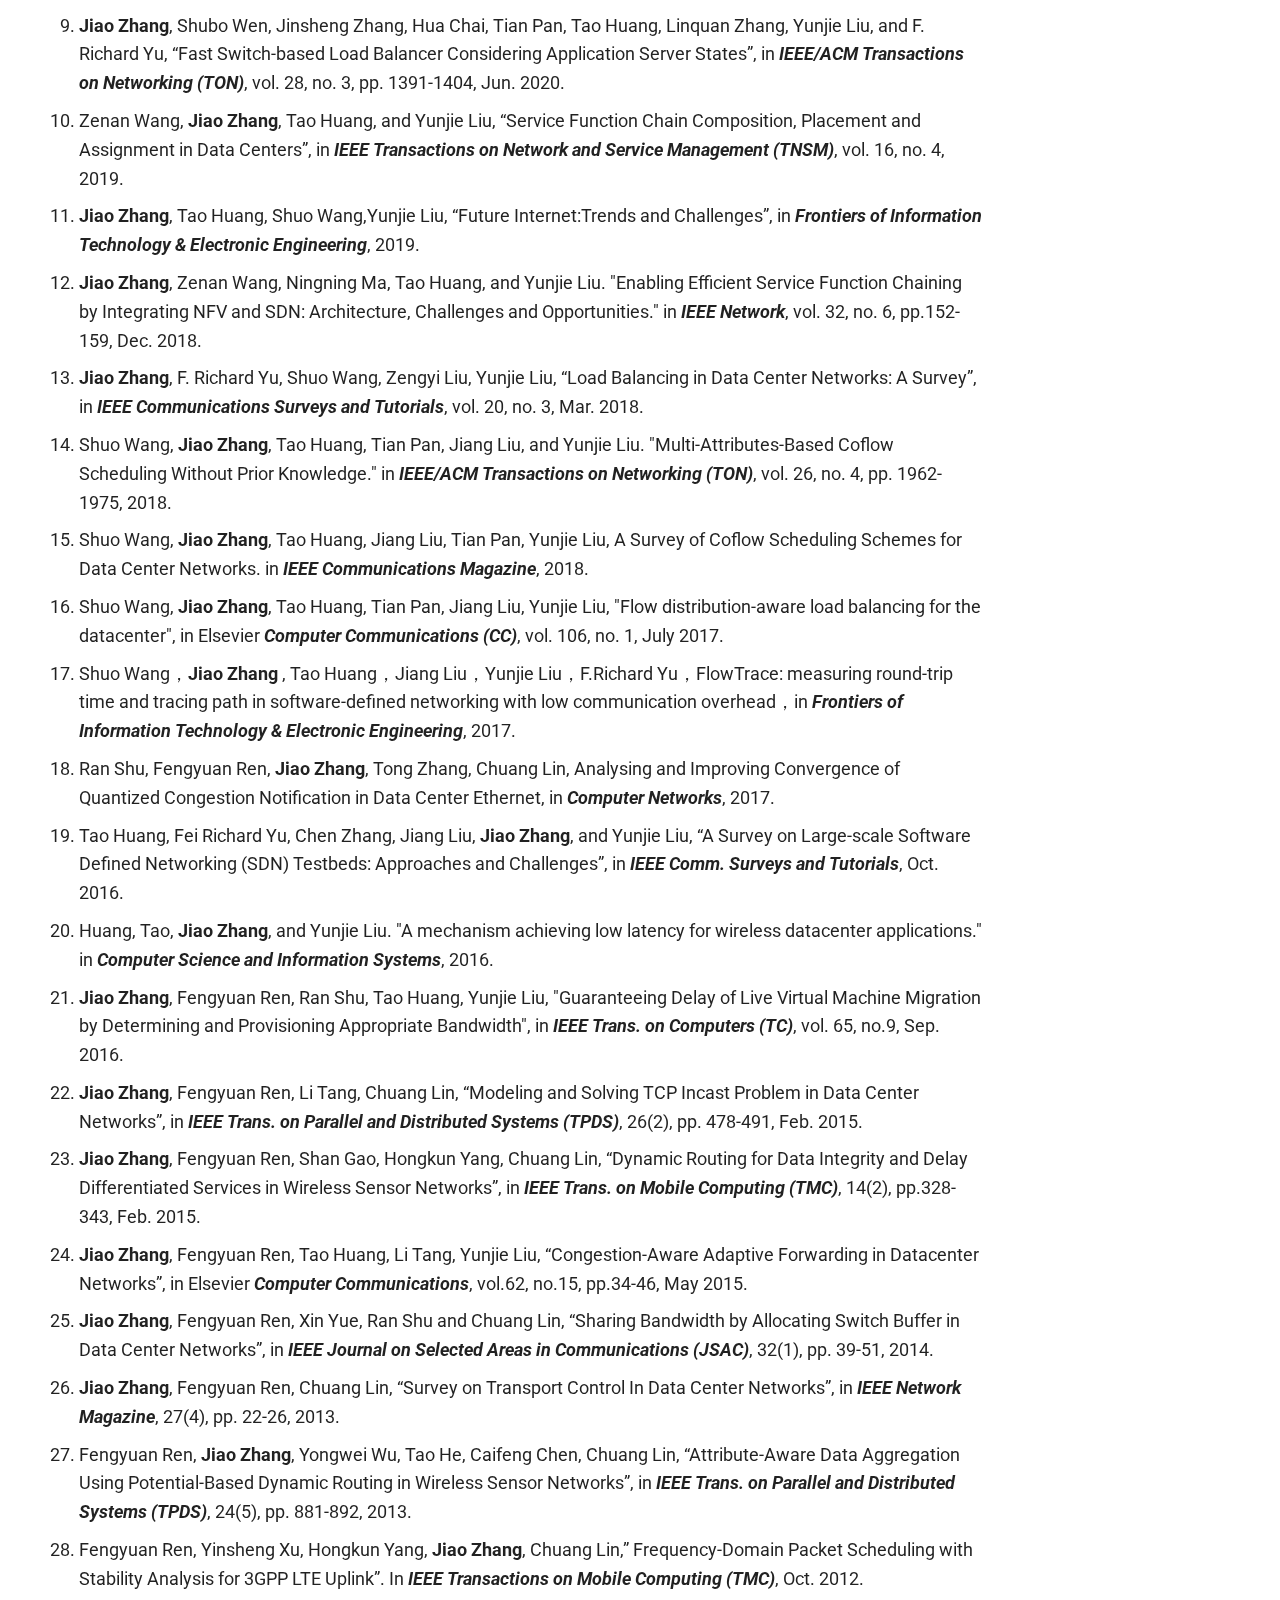
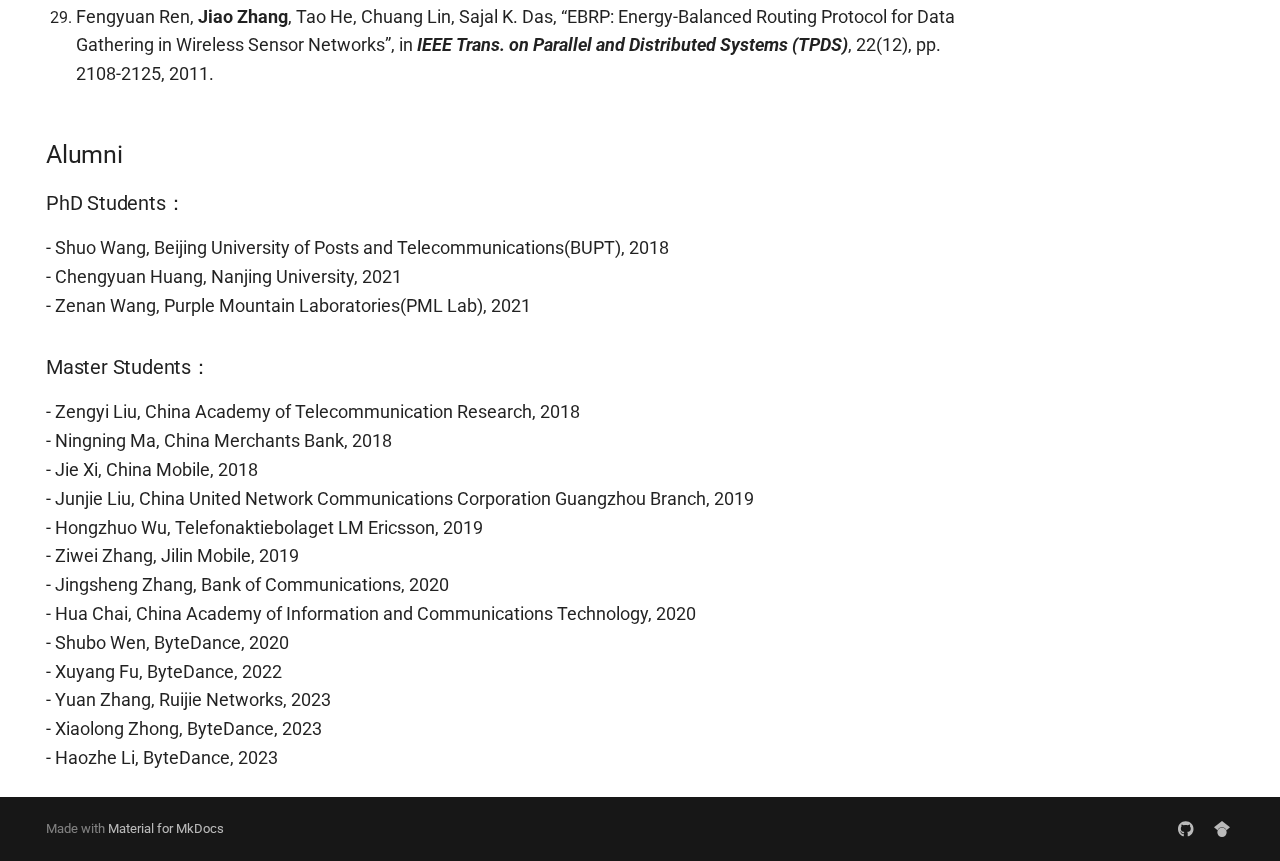
==== commit f484083f: "1" ====
--- a/site/index.html
+++ b/site/index.html
@@ -453,7 +453,25 @@
 <p><font size=4></p>
 <ol>
 <li>
-<p>Zirui Wan, <strong><em>Jiao Zhang</em></strong>, Mingxuan Yu, Junwei Liu, Jun Yao, Xinghua Zhao and Tao Huang, "BiCC: Bilateral Congestion Control in Cross-Datacenter RDMA Networks," to appear in <strong><em>IEEE INFOCOM</em></strong>, 2024.</p>
+<p>Zirui Wan, <strong>Jiao Zhang*</strong>, Yuxiang Wang, Kefei Liu, Haoyu Pan, Tao Huang, "Rethinking Intra-host Congestion Control in RDMA Networks", to appear in <strong><em>APNet</em></strong>, 2024</p>
+</li>
+<li>
+<p>Huimin Luo, <strong>Jiao Zhang*</strong>, Yongchen Pan, Tian Pan  and Tao Huang, "Blaze: Delay-Aware Cloud-Edge Collaborative Service Function Chain Deployment with Network Calculus," in <strong><em>proc. of IEEE WCNC</em></strong>, 2024.</p>
+</li>
+<li>
+<p>Ying Chen, <strong>Jiao Zhang*</strong> , Tian Pan, Tao Huang, Chengcheng Li, Yasheng Zhang，"SARO: Intelligent Data-Driven Routing Optimization for LEO Satellite Networks", in <strong><em>proc. of IEEE ISCC</em></strong>, 2024.</p>
+</li>
+<li>
+<p>Kefei Liu, <strong>Jiao Zhang*</strong>, Zhuo Jiang, Xuan Zhang, Shixian Guo, Yangyang Bai, Yongbin Dong, Zhang Zhang, Xiang Shi, Lei Wang, Haoran Wei, Zicheng Wang, Yongchen Pan, Tian Pan, Tao Huang, "Hostmesh: Monitor and Diagnose Networks in Rail-optimized RoCE Clusters", to appear in <strong><em>APNet</em></strong>, 2024</p>
+</li>
+<li>
+<p>Dehui Wei, <strong>Jiao Zhang*</strong>, Haozhe Li, Yuanjie Liu, Xuan Zhang, Tian Pan, Tao Huang. “Breaking the Inertial Thinking: Non-Blocking Multipath Congestion Control Based on the Single-Subflow Reinforcement Learning Model”. <strong><em>IEEE Transactions on Network and Service Management (TNSM)</em></strong>. 2024</p>
+</li>
+<li>
+<p><strong>Jiao Zhang*</strong>, Yuqing Wang, Xiaolong Zhong, Mingxuan Yu, Haoyu Pan, Yali Zhang, Zixuan Guan, Biyao Che, Zirui Wan, Tian Pan and Tao Huang, "PACC: A Proactive CNP Generation Scheme for Datacenter Networks," <strong><em>IEEE/ACM TRANSACTIONS ON NETWORKING (TON)</em></strong>, 2024</p>
+</li>
+<li>
+<p>Zirui Wan, <strong>Jiao Zhang*</strong>, Mingxuan Yu, Junwei Liu, Jun Yao, Xinghua Zhao and Tao Huang, "BiCC: Bilateral Congestion Control in Cross-Datacenter RDMA Networks," to appear in <strong><em>IEEE INFOCOM</em></strong>, 2024.</p>
 </li>
 <li>
 <p>Dehui Wei, <strong>Jiao Zhang*</strong>, Haozhe Li, Zhichen Xue, Jialin Li, Yajie Peng, Xiaofei Pang, Yuanjie Liu, Rui Han, "Pscheduler: QoE-Enhanced MultiPath Scheduler for Video Services in Large-scale Peer-to-Peer CDNs", to appear in <strong><em>IEEE INFOCOM</em></strong>, 2024.</p>
